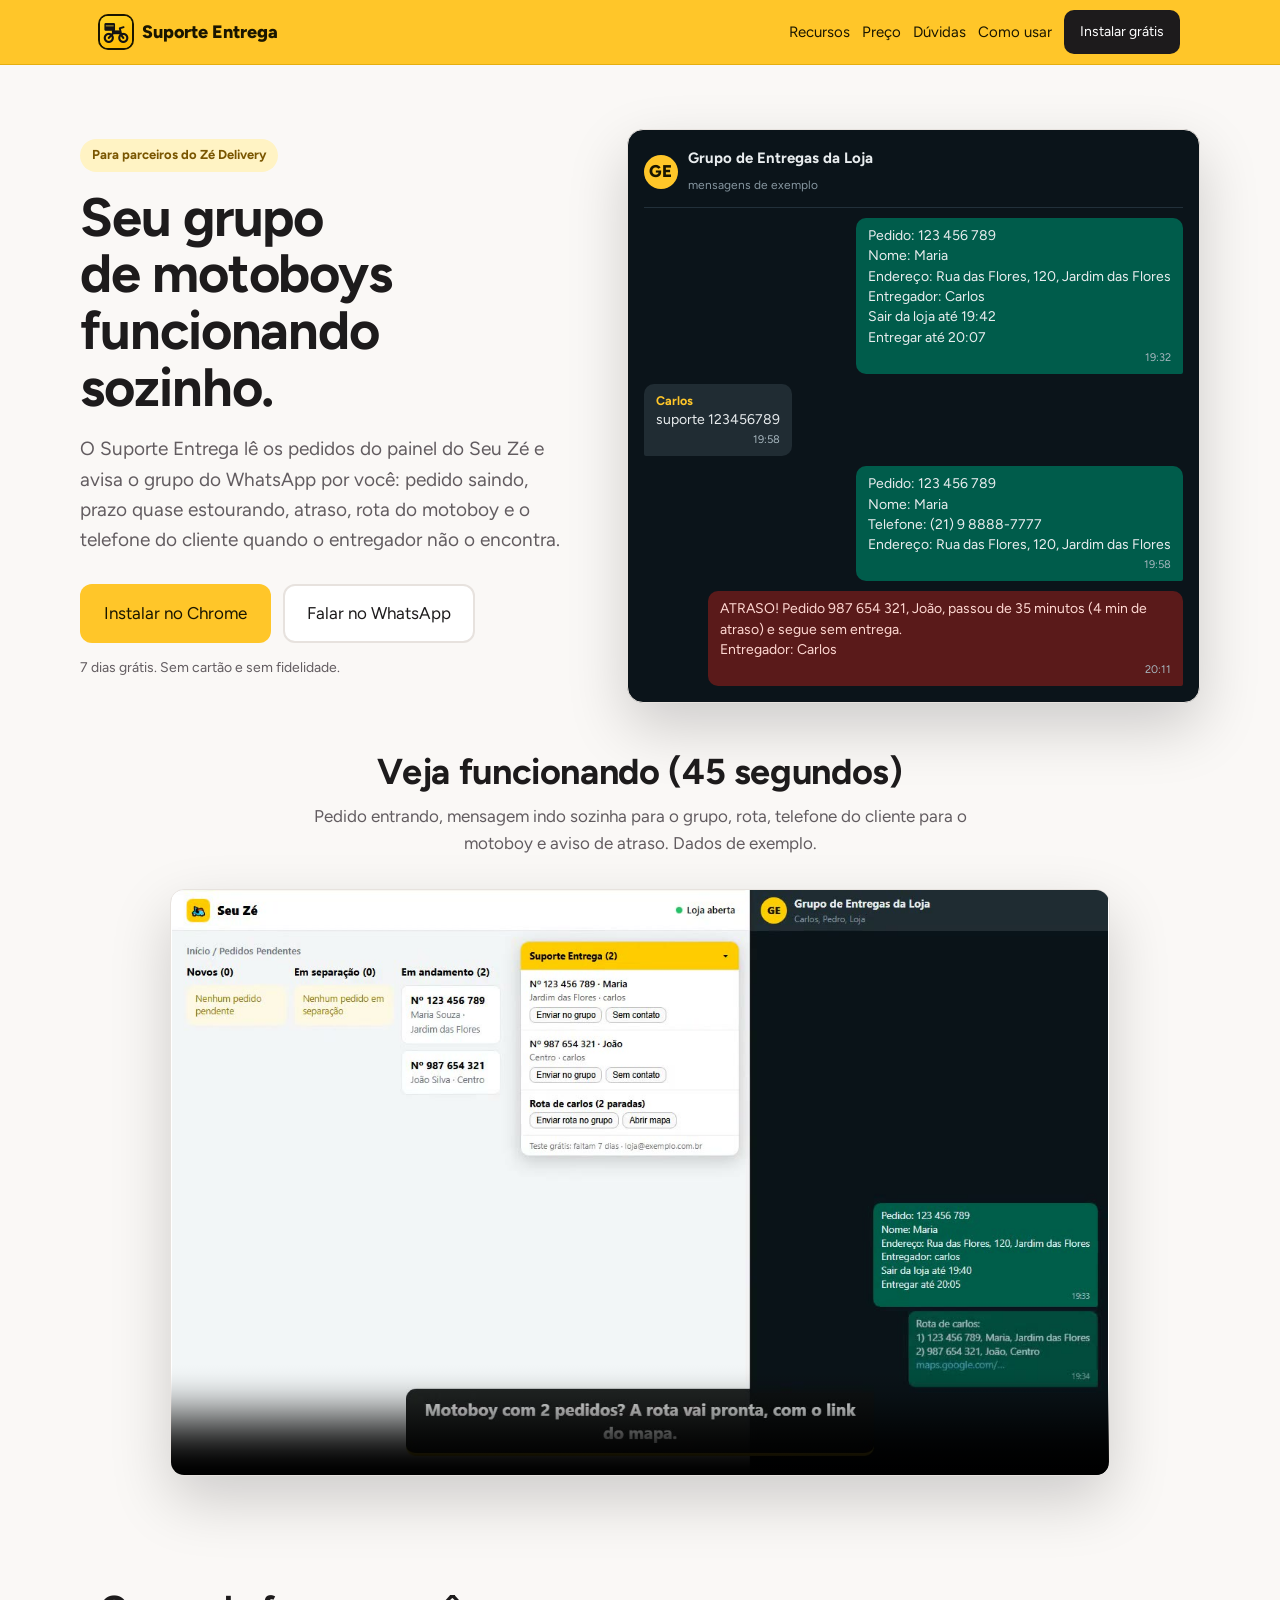
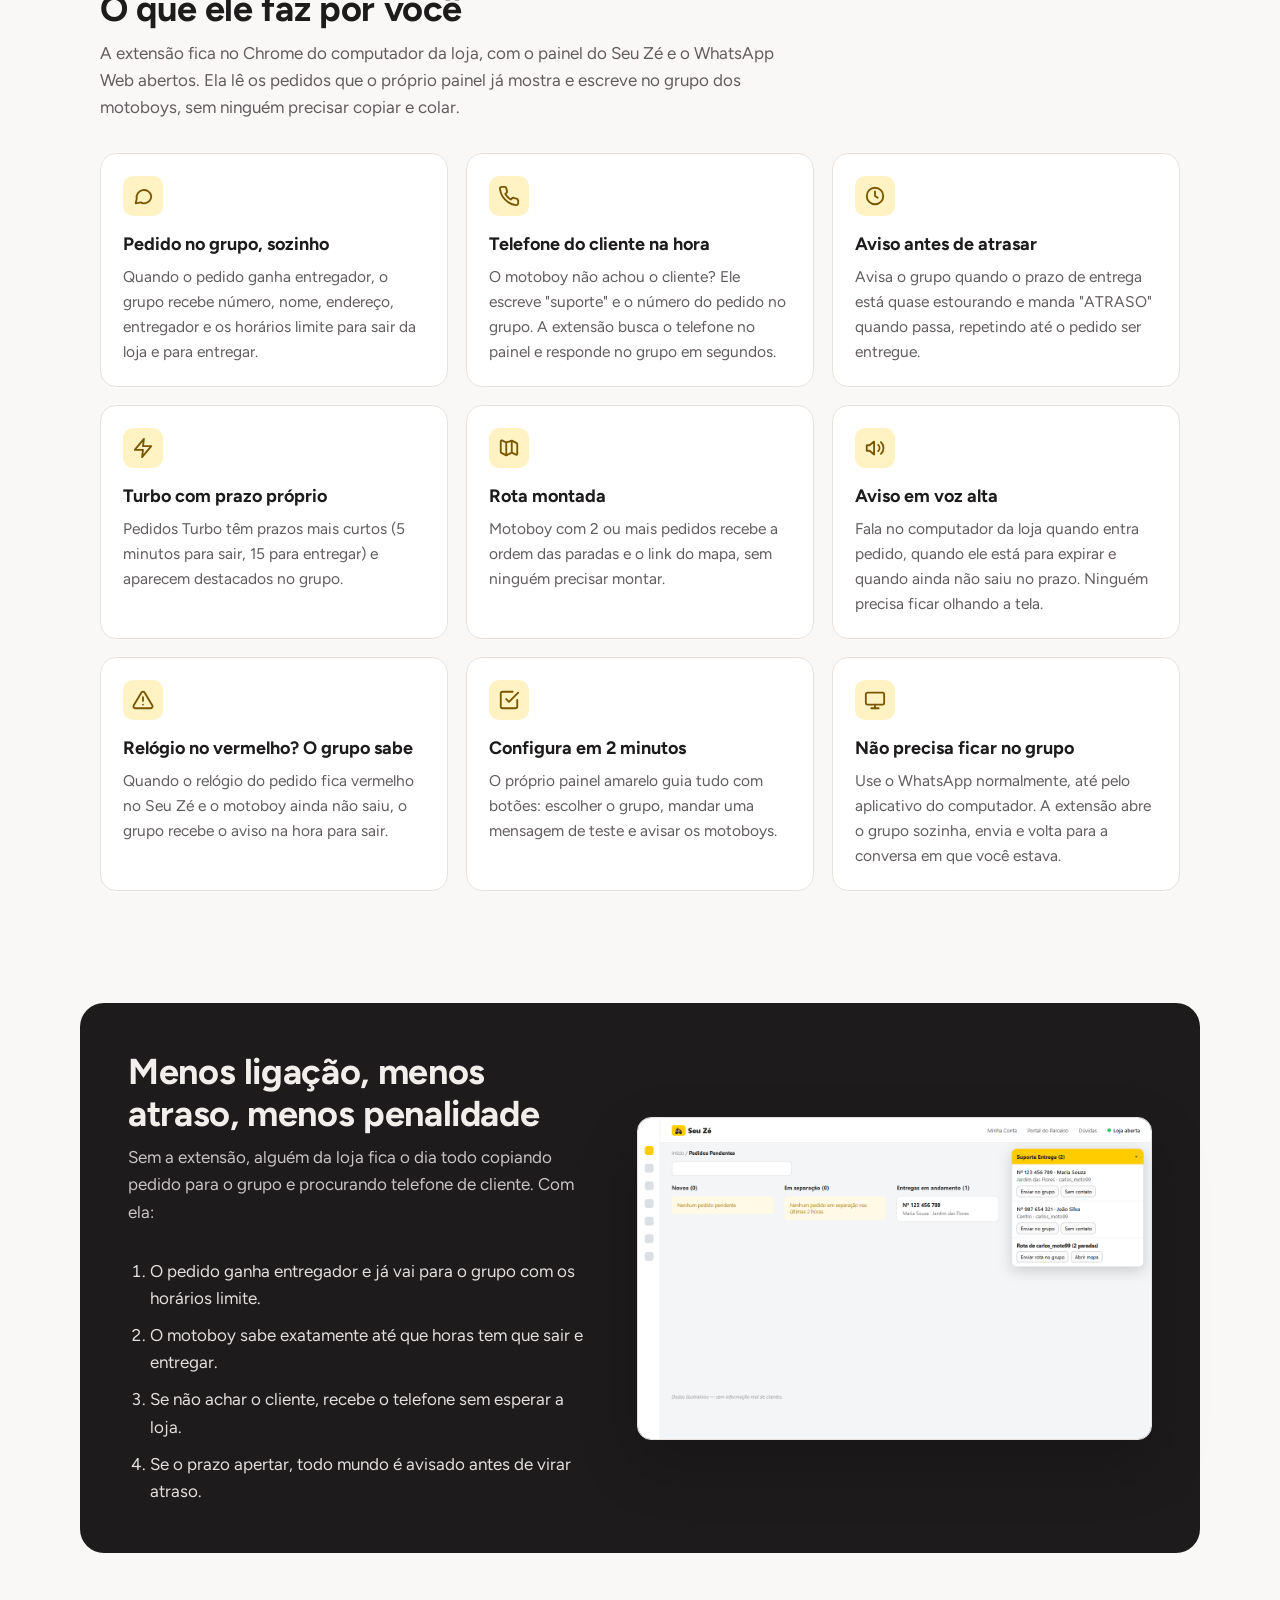
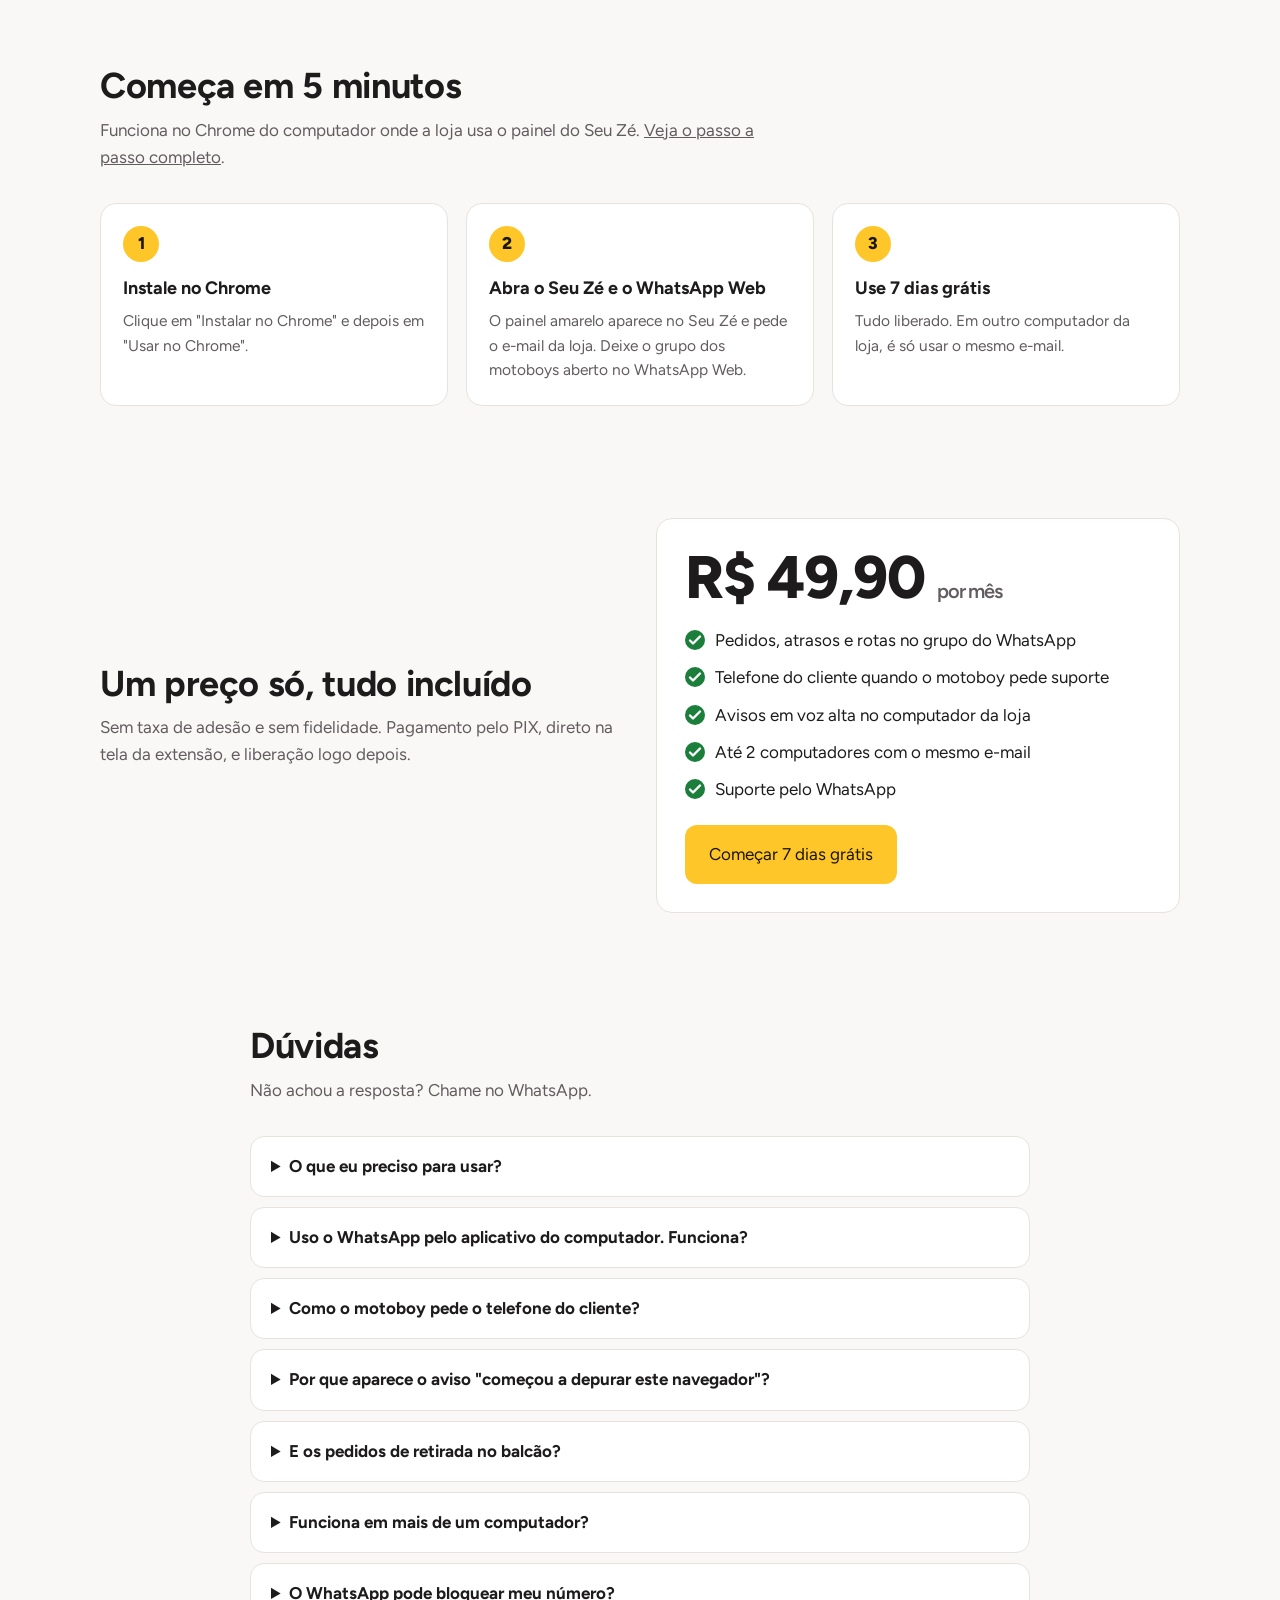
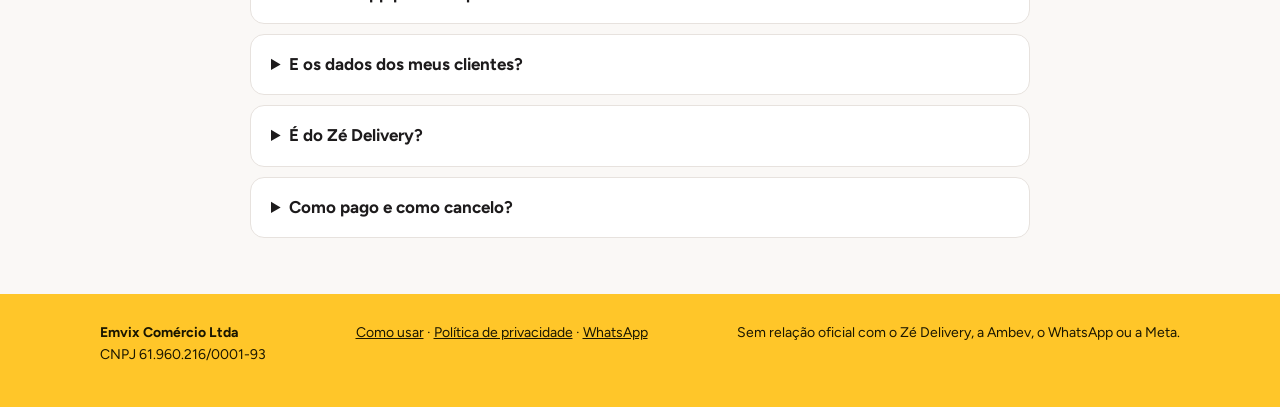
==== index.html @ 93ac85d0 "Atualiza o site" ====
<!doctype html>
<html lang="pt-BR">
<head>
<meta charset="utf-8">
<meta name="viewport" content="width=device-width,initial-scale=1">
<title>Suporte Entrega</title>
<meta name="description" content="Extensão do Chrome para parceiros do Zé Delivery: avisa o grupo de motoboys no WhatsApp sozinha, cobra atraso, manda a rota e entrega o telefone do cliente quando o motoboy pede suporte. 7 dias grátis.">
<meta property="og:title" content="Suporte Entrega">
<meta property="og:description" content="Seu grupo de motoboys no WhatsApp funcionando sozinho. 7 dias grátis.">
<meta property="og:image" content="https://emvixcomercio-creator.github.io/suporte-entrega/img/screenshot-painel.png">
<link rel="icon" href="img/icone-128.png">
<link rel="preconnect" href="https://fonts.googleapis.com">
<link rel="stylesheet" href="https://fonts.googleapis.com/css2?family=Figtree:wght@400;500;600;700;800&display=swap">
<link rel="stylesheet" href="estilo.css?v=5">
</head>
<body>
<header>
  <div class="wrap nav">
    <a class="marca" href="./"><img src="img/icone-128.png" alt="">Suporte Entrega</a>
    <span class="sp"></span>
    <a class="link" href="#recursos">Recursos</a>
    <a class="link" href="#preco">Preço</a>
    <a class="link" href="#duvidas">Dúvidas</a>
    <a class="link" href="como-usar.html">Como usar</a>
    <a class="btn pri peq" href="#" data-instalar>Instalar grátis</a>
  </div>
</header>

<main>
  <div class="wrap hero">
    <div>
      <span class="tag">Para parceiros do Zé Delivery</span>
      <h1>Seu grupo de motoboys funcionando sozinho.</h1>
      <p class="lead">O Suporte Entrega lê os pedidos do painel do Seu Zé e avisa o grupo do WhatsApp por você: pedido saindo, prazo quase estourando, atraso, rota do motoboy e o telefone do cliente quando o entregador não o encontra.</p>
      <div class="acoes">
        <a class="btn pri" href="#" data-instalar>Instalar no Chrome</a>
        <a class="btn sec" href="#" data-zap>Falar no WhatsApp</a>
      </div>
      <p class="nota">7 dias grátis. Sem cartão e sem fidelidade.</p>
    </div>
    <div class="zap" aria-label="Exemplo de mensagens no grupo dos motoboys">
      <div class="zap-top"><div class="av">GE</div><div><b>Grupo de Entregas da Loja</b><span>mensagens de exemplo</span></div></div>
      <div class="bolha">Pedido: 123 456 789
Nome: Maria
Endereço: Rua das Flores, 120, Jardim das Flores
Entregador: Carlos
Sair da loja até 19:42
Entregar até 20:07<small>19:32</small></div>
      <div class="bolha eles"><i>Carlos</i>suporte 123456789<small>19:58</small></div>
      <div class="bolha">Pedido: 123 456 789
Nome: Maria
Telefone: (21) 9 8888-7777
Endereço: Rua das Flores, 120, Jardim das Flores<small>19:58</small></div>
      <div class="bolha alerta">ATRASO! Pedido 987 654 321, João, passou de 35 minutos (4 min de atraso) e segue sem entrega.
Entregador: Carlos<small>20:11</small></div>
    </div>
  </div>

  <section id="video" style="padding-top:8px">
    <div class="wrap" style="max-width:980px">
      <h2 style="text-align:center">Veja funcionando (45 segundos)</h2>
      <p class="sub" style="text-align:center;margin-left:auto;margin-right:auto">Pedido entrando, mensagem indo sozinha para o grupo, rota, telefone do cliente para o motoboy e aviso de atraso. Dados de exemplo.</p>
      <video class="print" controls playsinline preload="metadata" poster="img/capa.jpg" width="1280" height="800" style="aspect-ratio:16/10">
        <source src="img/demo.mp4" type="video/mp4">
      </video>
    </div>
  </section>

  <section id="recursos">
    <div class="wrap">
      <h2>O que ele faz por você</h2>
      <p class="sub">A extensão fica no Chrome do computador da loja, com o painel do Seu Zé e o WhatsApp Web abertos. Ela lê os pedidos que o próprio painel já mostra e escreve no grupo dos motoboys, sem ninguém precisar copiar e colar.</p>
      <div class="grid">
        <div class="card"><div class="ico"><svg viewBox="0 0 24 24" fill="none" stroke="currentColor" stroke-width="2" stroke-linecap="round" stroke-linejoin="round"><path d="M21 12a8 8 0 01-11.8 7L4 20l1.1-4.9A8 8 0 1121 12z"/></svg></div>
          <h3>Pedido no grupo, sozinho</h3><p>Quando o pedido ganha entregador, o grupo recebe número, nome, endereço, entregador e os horários limite para sair da loja e para entregar.</p></div>
        <div class="card"><div class="ico"><svg viewBox="0 0 24 24" fill="none" stroke="currentColor" stroke-width="2" stroke-linecap="round" stroke-linejoin="round"><path d="M22 16.9v3a2 2 0 01-2.2 2 19.8 19.8 0 01-8.6-3.1 19.5 19.5 0 01-6-6A19.8 19.8 0 012.1 4.2 2 2 0 014.1 2h3a2 2 0 012 1.7c.1.9.4 1.8.7 2.7a2 2 0 01-.5 2.1L8 9.8a16 16 0 006 6l1.3-1.3a2 2 0 012.1-.4c.9.3 1.8.6 2.7.7a2 2 0 011.7 2z"/></svg></div>
          <h3>Telefone do cliente na hora</h3><p>O motoboy não achou o cliente? Ele escreve "suporte" e o número do pedido no grupo. A extensão busca o telefone no painel e responde no grupo em segundos.</p></div>
        <div class="card"><div class="ico"><svg viewBox="0 0 24 24" fill="none" stroke="currentColor" stroke-width="2" stroke-linecap="round" stroke-linejoin="round"><circle cx="12" cy="12" r="9"/><path d="M12 7v5l3 2"/></svg></div>
          <h3>Aviso antes de atrasar</h3><p>Avisa o grupo quando o prazo de entrega está quase estourando e manda "ATRASO" quando passa, repetindo até o pedido ser entregue.</p></div>
        <div class="card"><div class="ico"><svg viewBox="0 0 24 24" fill="none" stroke="currentColor" stroke-width="2" stroke-linecap="round" stroke-linejoin="round"><path d="M13 2L3 14h9l-1 8 10-12h-9l1-8z"/></svg></div>
          <h3>Turbo com prazo próprio</h3><p>Pedidos Turbo têm prazos mais curtos (5 minutos para sair, 15 para entregar) e aparecem destacados no grupo.</p></div>
        <div class="card"><div class="ico"><svg viewBox="0 0 24 24" fill="none" stroke="currentColor" stroke-width="2" stroke-linecap="round" stroke-linejoin="round"><path d="M9 20l-5.4-2.7A1 1 0 013 16.4V4.6a1 1 0 011.4-.9L9 6m0 14l6-3m-6 3V6m6 11l4.6 2.3a1 1 0 001.4-.9V7.6a1 1 0 00-.6-.9L15 4m0 13V4m0 0L9 6"/></svg></div>
          <h3>Rota montada</h3><p>Motoboy com 2 ou mais pedidos recebe a ordem das paradas e o link do mapa, sem ninguém precisar montar.</p></div>
        <div class="card"><div class="ico"><svg viewBox="0 0 24 24" fill="none" stroke="currentColor" stroke-width="2" stroke-linecap="round" stroke-linejoin="round"><path d="M11 5L6 9H3v6h3l5 4V5z"/><path d="M15.5 8.5a5 5 0 010 7"/><path d="M18.5 5.5a9 9 0 010 13"/></svg></div>
          <h3>Aviso em voz alta</h3><p>Fala no computador da loja quando entra pedido, quando ele está para expirar e quando ainda não saiu no prazo. Ninguém precisa ficar olhando a tela.</p></div>
        <div class="card"><div class="ico"><svg viewBox="0 0 24 24" fill="none" stroke="currentColor" stroke-width="2" stroke-linecap="round" stroke-linejoin="round"><path d="M10.3 3.9L1.8 18a2 2 0 001.7 3h17a2 2 0 001.7-3L13.7 3.9a2 2 0 00-3.4 0z"/><path d="M12 9v4"/><path d="M12 17h.01"/></svg></div>
          <h3>Relógio no vermelho? O grupo sabe</h3><p>Quando o relógio do pedido fica vermelho no Seu Zé e o motoboy ainda não saiu, o grupo recebe o aviso na hora para sair.</p></div>
        <div class="card"><div class="ico"><svg viewBox="0 0 24 24" fill="none" stroke="currentColor" stroke-width="2" stroke-linecap="round" stroke-linejoin="round"><path d="M9 11l3 3L22 4"/><path d="M21 12v7a2 2 0 01-2 2H5a2 2 0 01-2-2V5a2 2 0 012-2h11"/></svg></div>
          <h3>Configura em 2 minutos</h3><p>O próprio painel amarelo guia tudo com botões: escolher o grupo, mandar uma mensagem de teste e avisar os motoboys.</p></div>
        <div class="card"><div class="ico"><svg viewBox="0 0 24 24" fill="none" stroke="currentColor" stroke-width="2" stroke-linecap="round" stroke-linejoin="round"><rect x="2" y="4" width="20" height="13" rx="2"/><path d="M8 21h8"/><path d="M12 17v4"/></svg></div>
          <h3>Não precisa ficar no grupo</h3><p>Use o WhatsApp normalmente, até pelo aplicativo do computador. A extensão abre o grupo sozinha, envia e volta para a conversa em que você estava.</p></div>
      </div>
    </div>
  </section>

  <section>
    <div class="wrap destaque">
      <div>
        <h2>Menos ligação, menos atraso, menos penalidade</h2>
        <p class="sub">Sem a extensão, alguém da loja fica o dia todo copiando pedido para o grupo e procurando telefone de cliente. Com ela:</p>
        <ol>
          <li>O pedido ganha entregador e já vai para o grupo com os horários limite.</li>
          <li>O motoboy sabe exatamente até que horas tem que sair e entregar.</li>
          <li>Se não achar o cliente, recebe o telefone sem esperar a loja.</li>
          <li>Se o prazo apertar, todo mundo é avisado antes de virar atraso.</li>
        </ol>
      </div>
      <img class="print" src="img/screenshot-painel.png" width="1280" height="800" alt="Painel amarelo do Suporte Entrega sobre a tela de Pedidos Pendentes do Seu Zé" loading="lazy">
    </div>
  </section>

  <section>
    <div class="wrap">
      <h2>Começa em 5 minutos</h2>
      <p class="sub">Funciona no Chrome do computador onde a loja usa o painel do Seu Zé. <a href="como-usar.html">Veja o passo a passo completo</a>.</p>
      <div class="passos">
        <div class="card passo"><h3>Instale no Chrome</h3><p>Clique em "Instalar no Chrome" e depois em "Usar no Chrome".</p></div>
        <div class="card passo"><h3>Abra o Seu Zé e o WhatsApp Web</h3><p>O painel amarelo aparece no Seu Zé e pede o e-mail da loja. Deixe o grupo dos motoboys aberto no WhatsApp Web.</p></div>
        <div class="card passo"><h3>Use 7 dias grátis</h3><p>Tudo liberado. Em outro computador da loja, é só usar o mesmo e-mail.</p></div>
      </div>
    </div>
  </section>

  <section id="preco">
    <div class="wrap preco">
      <div>
        <h2>Um preço só, tudo incluído</h2>
        <p class="sub" style="margin-bottom:0">Sem taxa de adesão e sem fidelidade. Pagamento pelo PIX, direto na tela da extensão, e liberação logo depois.</p>
      </div>
      <div class="card" style="padding:28px">
        <span class="tag" data-oferta></span>
        <div class="de" data-de></div>
        <div class="valor" data-preco>R$ 49,90 <small>por mês</small></div>
        <ul class="lista">
          <li>Pedidos, atrasos e rotas no grupo do WhatsApp</li>
          <li>Telefone do cliente quando o motoboy pede suporte</li>
          <li>Avisos em voz alta no computador da loja</li>
          <li>Até 2 computadores com o mesmo e-mail</li>
          <li>Suporte pelo WhatsApp</li>
        </ul>
        <div class="acoes" style="margin-top:22px"><a class="btn pri" href="#" data-instalar>Começar 7 dias grátis</a></div>
      </div>
    </div>
  </section>

  <section id="duvidas">
    <div class="wrap" style="max-width:820px">
      <h2>Dúvidas</h2>
      <p class="sub">Não achou a resposta? Chame no WhatsApp.</p>
      <details><summary>O que eu preciso para usar?</summary><p>Um computador com o Google Chrome, o painel do Seu Zé aberto e o WhatsApp Web da loja aberto no mesmo Chrome, com o grupo dos motoboys. Não precisa de celular extra nem de outro sistema.</p></details>
      <details><summary>Uso o WhatsApp pelo aplicativo do computador. Funciona?</summary><p>Sim. O aplicativo continua funcionando normalmente. A extensão usa o WhatsApp Web no Chrome, que fica conectado ao mesmo tempo que o aplicativo (é só ler o QR code uma vez no celular, em Aparelhos conectados). Se a aba do WhatsApp Web não estiver aberta, a extensão abre sozinha, fixada no canto da barra de abas.</p></details>
      <details><summary>Como o motoboy pede o telefone do cliente?</summary><p>Ele escreve no grupo a palavra "suporte" e o número do pedido (ou o primeiro nome do cliente). A extensão reconhece, busca o telefone no painel do Seu Zé e responde no grupo.</p></details>
      <details><summary>Por que aparece o aviso "começou a depurar este navegador"?</summary><p>O painel do Seu Zé só abre o contato do cliente com um clique de verdade. Para fazer esse clique, a extensão usa por alguns segundos um recurso do Chrome, que mostra esse aviso. Ele some sozinho quando a busca termina. A extensão não lê outras abas.</p></details>
      <details><summary>E os pedidos de retirada no balcão?</summary><p>A extensão ignora sozinha os pedidos de retirada, em que o cliente busca na loja: eles não aparecem no painel, não vão para o grupo e não geram aviso de atraso.</p></details>
      <details><summary>Funciona em mais de um computador?</summary><p>Sim. Instale e use o mesmo e-mail em até 2 computadores da loja. Trocou de computador? Chame no WhatsApp que a gente libera.</p></details>
      <details><summary>O WhatsApp pode bloquear meu número?</summary><p>A extensão manda no máximo uma mensagem a cada 5 segundos, só no grupo da loja. Se preferir, desligue o envio automático nas opções: ela só deixa o texto pronto e você aperta Enter.</p></details>
      <details><summary>E os dados dos meus clientes?</summary><p>Não saem do seu computador. Nome, endereço e telefone só vão para o grupo da própria loja. O nosso servidor recebe apenas o e-mail da loja, para controlar o teste e a assinatura. Veja a <a href="privacidade.html">política de privacidade</a>.</p></details>
      <details><summary>É do Zé Delivery?</summary><p>Não. É uma ferramenta independente, feita por uma loja parceira para facilitar o dia a dia de quem entrega pelo Seu Zé.</p></details>
      <details><summary>Como pago e como cancelo?</summary><p>Quando o teste acaba, a própria extensão mostra a chave PIX e o botão para mandar o comprovante no WhatsApp. Para cancelar, é só não renovar. Não tem fidelidade nem multa.</p></details>
    </div>
  </section>
</main>

<footer>
  <div class="wrap">
    <span><b data-nome>Emvix Comércio Ltda</b><br>CNPJ 61.960.216/0001-93</span>
    <span><a href="como-usar.html">Como usar</a> · <a href="privacidade.html">Política de privacidade</a> · <a href="#" data-zap>WhatsApp</a></span>
    <span>Sem relação oficial com o Zé Delivery, a Ambev, o WhatsApp ou a Meta.</span>
  </div>
</footer>

<script>
  // Link da Chrome Web Store fixo.
  const LOJA = 'https://chromewebstore.google.com/detail/phmobmdboihddlohabgilhokfeafllnl';
  document.querySelectorAll('[data-instalar]').forEach((a) => { a.href = LOJA; a.target = '_blank'; a.rel = 'noopener'; });
  // No GitHub Pages o site é estático: preço e contato vêm do servidor da Render (que pode estar acordando).
  // Por isso mostra na hora os valores padrão e só depois atualiza com o que o dono salvou no /admin.
  const API = location.hostname.endsWith('onrender.com') || location.hostname === '127.0.0.1' ? '' : 'https://suporte-entrega.onrender.com';
  const PADRAO = { whatsapp: '21951113469', preco: 'R$ 49,90 por mês', preco_de: '', oferta: '', nome: 'Emvix Comércio Ltda' };
  function aplicar(c) {
    const d = String(c.whatsapp || '').replace(/\D/g, '');
    const zap = d ? 'https://wa.me/' + (d.length <= 11 ? '55' + d : d) + '?text=' + encodeURIComponent('Olá! Vi o site do Suporte Entrega e quero saber mais.') : '';
    document.querySelectorAll('[data-zap]').forEach((a) => { if (zap) { a.href = zap; a.target = '_blank'; a.rel = 'noopener'; a.style.display = ''; } else a.style.display = 'none'; });
    if (c.preco) {
      const m = String(c.preco).match(/^(.*?)\s*(por mês|\/mês|mensal)?$/i);
      document.querySelectorAll('[data-preco]').forEach((el) => { el.innerHTML = ''; el.append(m[1] + ' '); const s = document.createElement('small'); s.textContent = 'por mês'; el.append(s); });
    }
    const de = document.querySelector('[data-de]'), of = document.querySelector('[data-oferta]');
    if (de) {
      const cheio = String(c.preco_de || '').trim();
      if (cheio) { de.innerHTML = ''; de.append('de '); const s = document.createElement('s'); s.textContent = /R\$/.test(cheio) ? cheio : 'R$ ' + cheio; de.append(s, ' por'); de.style.display = ''; } else de.style.display = 'none';
    }
    if (of) { if (c.oferta && c.preco_de) { of.textContent = c.oferta; of.style.display = ''; } else of.style.display = 'none'; }
    if (c.nome) document.querySelectorAll('[data-nome]').forEach((el) => { el.textContent = c.nome; });
  }
  aplicar(PADRAO);
  fetch(API + '/v1/publico').then((r) => r.json()).then((c) => aplicar({ ...PADRAO, ...c })).catch(() => {});
</script>
</body>
</html>
---- estilo.css ----
:root {
    --bg: #FAF8F6; --surface: #FFFFFF; --ink: #1D1B1C; --muted: #625C60; --line: #E7E2DE;
    --red: #FFC629; --red-ink: #1A1600; --soft: #FFF3C4; --acc: #7A5600; --green: #1B7F3B; --dark: #1D1B1C;
  }
  @media (prefers-color-scheme: dark) {
    :root { --bg: #141213; --surface: #1D1B1C; --ink: #F1EEEB; --muted: #ABA4A8; --line: #332F30; --red: #FFC629; --red-ink: #1A1600; --soft: #3A3113; --acc: #FFD65C; --green: #6FCF97; --dark: #0C0B0B; }
  }
  * { box-sizing: border-box; }
  html { scroll-behavior: smooth; }
  body { margin: 0; background: var(--bg); color: var(--ink); font: 17px/1.6 'Figtree', system-ui, -apple-system, 'Segoe UI', sans-serif; }
  a { color: inherit; }
  .wrap { max-width: 1120px; margin: 0 auto; padding: 0 20px; }
  header { position: sticky; top: 0; z-index: 5; background: color-mix(in srgb, var(--bg) 88%, transparent); backdrop-filter: blur(8px); border-bottom: 1px solid var(--line); }
  .nav { display: flex; align-items: center; gap: 12px; height: 64px; }
  .marca { display: flex; align-items: center; gap: 10px; font-weight: 800; font-size: 18px; text-decoration: none; }
  .marca img { width: 32px; height: 32px; border-radius: 8px; }
  .nav .sp { flex: 1; }
  .nav a.link { font-size: 15px; color: var(--muted); text-decoration: none; }
  .btn { display: inline-flex; align-items: center; justify-content: center; gap: 8px; font: 700 16px/1 inherit; padding: 14px 22px; border-radius: 12px; text-decoration: none; border: 2px solid transparent; cursor: pointer; }
  .btn.pri { background: var(--red); color: var(--red-ink); }
  .btn.sec { border-color: var(--line); background: var(--surface); }
  .btn.peq { padding: 9px 14px; font-size: 14px; border-radius: 10px; }
  .hero { padding: 64px 0 40px; display: grid; grid-template-columns: minmax(0, 1fr) minmax(0, 1.15fr); gap: 48px; align-items: center; }
  .tag { display: inline-block; font-size: 13px; font-weight: 700; color: var(--acc); background: var(--soft); padding: 6px 12px; border-radius: 999px; margin-bottom: 18px; }
  h1 { font-size: clamp(34px, 5vw, 54px); line-height: 1.05; margin: 0 0 18px; letter-spacing: -.02em; text-wrap: balance; }
  .lead { font-size: 19px; color: var(--muted); margin: 0 0 28px; max-width: 34em; }
  .acoes { display: flex; gap: 12px; flex-wrap: wrap; align-items: center; }
  .nota { font-size: 14px; color: var(--muted); margin-top: 14px; }
  .print { border-radius: 14px; border: 1px solid var(--line); box-shadow: 0 24px 60px rgba(0,0,0,.18); width: 100%; height: auto; display: block; background: var(--surface); }
  section { padding: 56px 0; }
  h2 { font-size: clamp(26px, 3.4vw, 36px); line-height: 1.15; margin: 0 0 10px; letter-spacing: -.01em; text-wrap: balance; }
  .sub { color: var(--muted); margin: 0 0 32px; max-width: 40em; }
  .grid { display: grid; grid-template-columns: repeat(3, minmax(0, 1fr)); gap: 18px; }
  .card { background: var(--surface); border: 1px solid var(--line); border-radius: 16px; padding: 22px; }
  .card h3 { margin: 0 0 6px; font-size: 18px; }
  .card p { margin: 0; color: var(--muted); font-size: 15.5px; }
  .ico { width: 40px; height: 40px; border-radius: 10px; background: var(--soft); color: var(--acc); display: grid; place-items: center; margin-bottom: 14px; }
  .ico svg { width: 22px; height: 22px; }
  .destaque { background: var(--dark); color: #F1EEEB; border-radius: 24px; padding: 48px; display: grid; grid-template-columns: minmax(0, 1fr) minmax(0, 1.1fr); gap: 40px; align-items: center; }
  .destaque .sub { color: #C9C3C6; }
  .destaque ol { margin: 0; padding-left: 22px; display: grid; gap: 10px; color: #E4DFDC; }
  .passos { display: grid; grid-template-columns: repeat(3, minmax(0, 1fr)); gap: 18px; counter-reset: p; }
  .passo { counter-increment: p; }
  .passo::before { content: counter(p); display: grid; place-items: center; width: 36px; height: 36px; border-radius: 50%; background: var(--red); color: var(--red-ink); font-weight: 800; margin-bottom: 12px; }
  .preco { display: grid; grid-template-columns: minmax(0, 1fr) minmax(0, 1fr); gap: 32px; align-items: center; }
  .valor { font-size: clamp(40px, 6vw, 60px); font-weight: 800; line-height: 1; letter-spacing: -.02em; }
  .de { color: var(--muted); font-size: 18px; font-weight: 600; margin: 4px 0 2px; }
  .de s { text-decoration-thickness: 2px; }
  .valor small { font-size: 20px; color: var(--muted); font-weight: 600; }
  .lista { list-style: none; padding: 0; margin: 20px 0 0; display: grid; gap: 10px; }
  .lista li { display: flex; gap: 10px; align-items: flex-start; }
  .lista li::before { content: ''; flex: none; width: 20px; height: 20px; margin-top: 3px; border-radius: 50%; background: var(--green) url("data:image/svg+xml,%3Csvg xmlns='http://www.w3.org/2000/svg' viewBox='0 0 20 20'%3E%3Cpath d='M5 10.5l3 3 7-7' fill='none' stroke='white' stroke-width='2.4' stroke-linecap='round' stroke-linejoin='round'/%3E%3C/svg%3E") center/contain no-repeat; }
  .galeria { display: grid; grid-template-columns: repeat(3, minmax(0, 1fr)); gap: 18px; }
  .galeria figure { margin: 0; }
  .galeria figcaption { font-size: 14px; color: var(--muted); margin-top: 8px; }
  details { background: var(--surface); border: 1px solid var(--line); border-radius: 14px; padding: 16px 20px; }
  details + details { margin-top: 10px; }
  summary { font-weight: 700; cursor: pointer; }
  details p { margin: 10px 0 0; color: var(--muted); }
  footer { border-top: 1px solid var(--line); padding: 28px 0 40px; color: var(--muted); font-size: 14px; }
  footer .wrap { display: flex; gap: 16px; flex-wrap: wrap; justify-content: space-between; }
  @media (max-width: 860px) {
    .hero, .destaque, .preco { grid-template-columns: minmax(0, 1fr); }
    .grid, .passos, .galeria { grid-template-columns: minmax(0, 1fr); }
    .hero { padding-top: 36px; gap: 28px; }
    .destaque { padding: 28px 22px; }
    .nav a.link { display: none; }
  }
  /* Grupo do WhatsApp de exemplo (mensagens que a extensão manda) */
  .zap { background: #0B141A; border-radius: 16px; padding: 16px; border: 1px solid var(--line); box-shadow: 0 24px 60px rgba(0,0,0,.18); display: grid; gap: 10px; }
  .zap-top { display: flex; align-items: center; gap: 10px; padding-bottom: 10px; border-bottom: 1px solid #22303A; color: #E9EDEF; }
  .zap-top .av { width: 34px; height: 34px; border-radius: 50%; background: #FFC629; display: grid; place-items: center; font-weight: 800; color: #1A1600; }
  .zap-top b { display: block; font-size: 15px; }
  .zap-top span { font-size: 12px; color: #8696A0; }
  .bolha { background: #005C4B; color: #E9EDEF; border-radius: 10px 10px 2px 10px; padding: 8px 12px; font-size: 14px; line-height: 1.45; white-space: pre-line; max-width: 88%; justify-self: end; }
  .bolha.eles { background: #202C33; border-radius: 10px 10px 10px 2px; justify-self: start; }
  .bolha.eles i { color: #FFC629; font-style: normal; font-weight: 700; display: block; font-size: 12.5px; }
  .bolha.alerta { background: #5A1A1A; color: #FFD9D3; }
  .bolha small { display: block; text-align: right; font-size: 11px; color: #A7B7BF; margin-top: 2px; }
  /* Cabeçalho e rodapé amarelos (cor do Zé), iguais no tema claro e escuro */
  header { background: #FFC629; border-bottom: 1px solid #E5AE10; backdrop-filter: none; }
  header .marca, header .nav a.link { color: #1A1600; }
  header .btn.pri { background: #1D1B1C; color: #fff; }
  footer { background: #FFC629; color: #3D3300; border-top: 0; }
  footer a, footer span { color: #1A1600; }
  header .marca img { box-shadow: 0 0 0 2px #1A1600; }
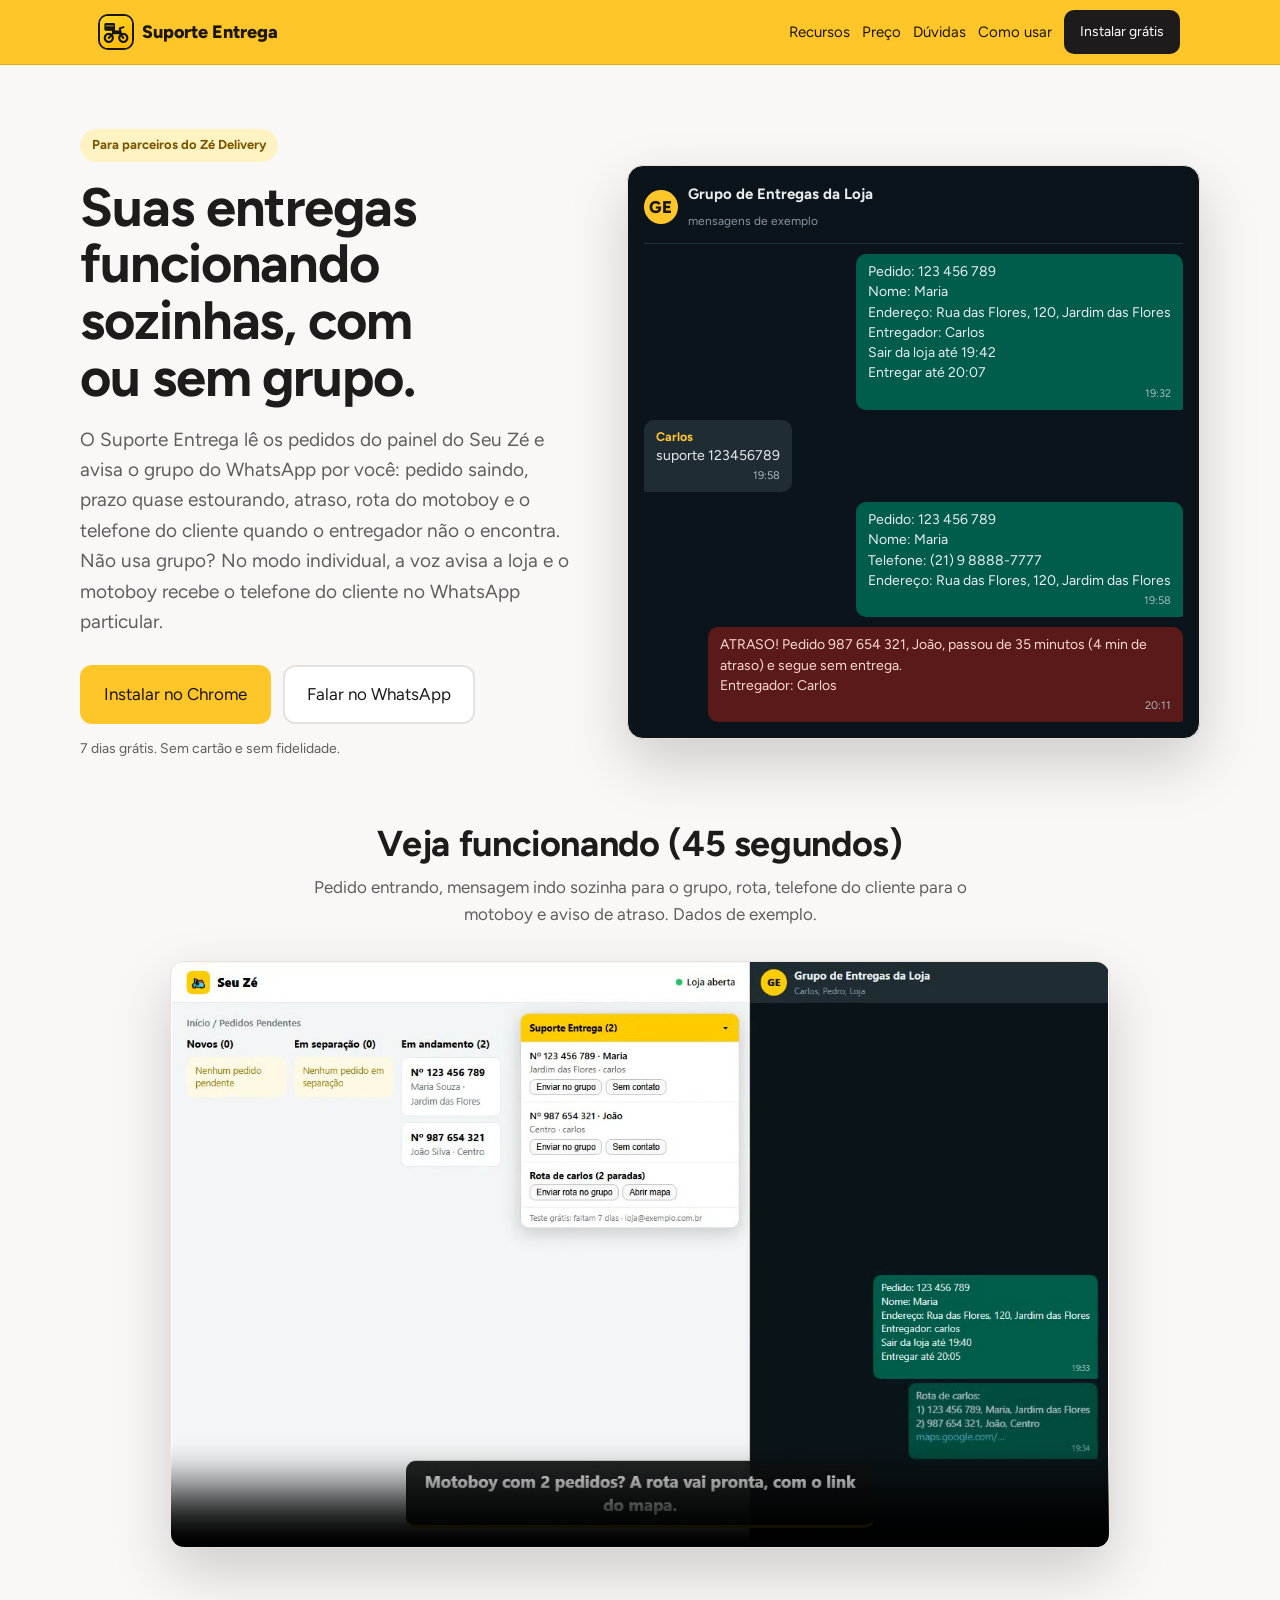
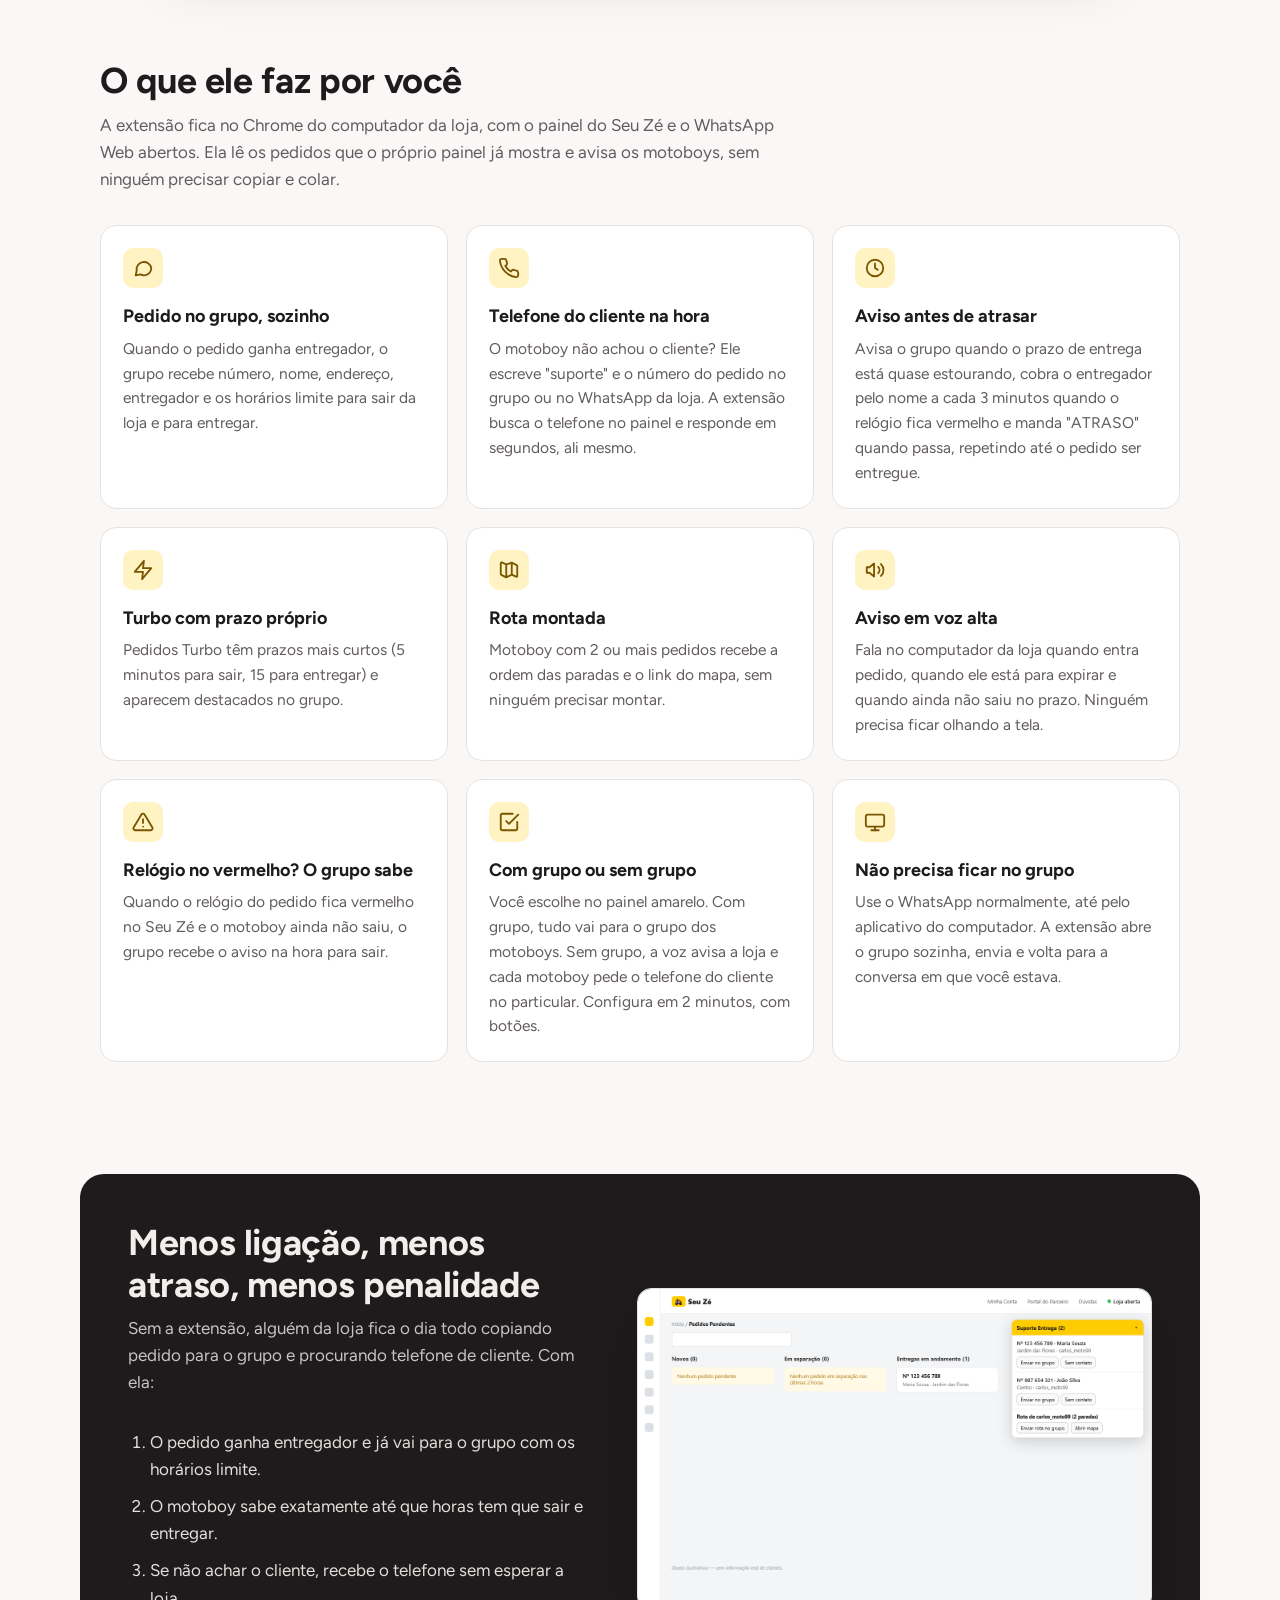
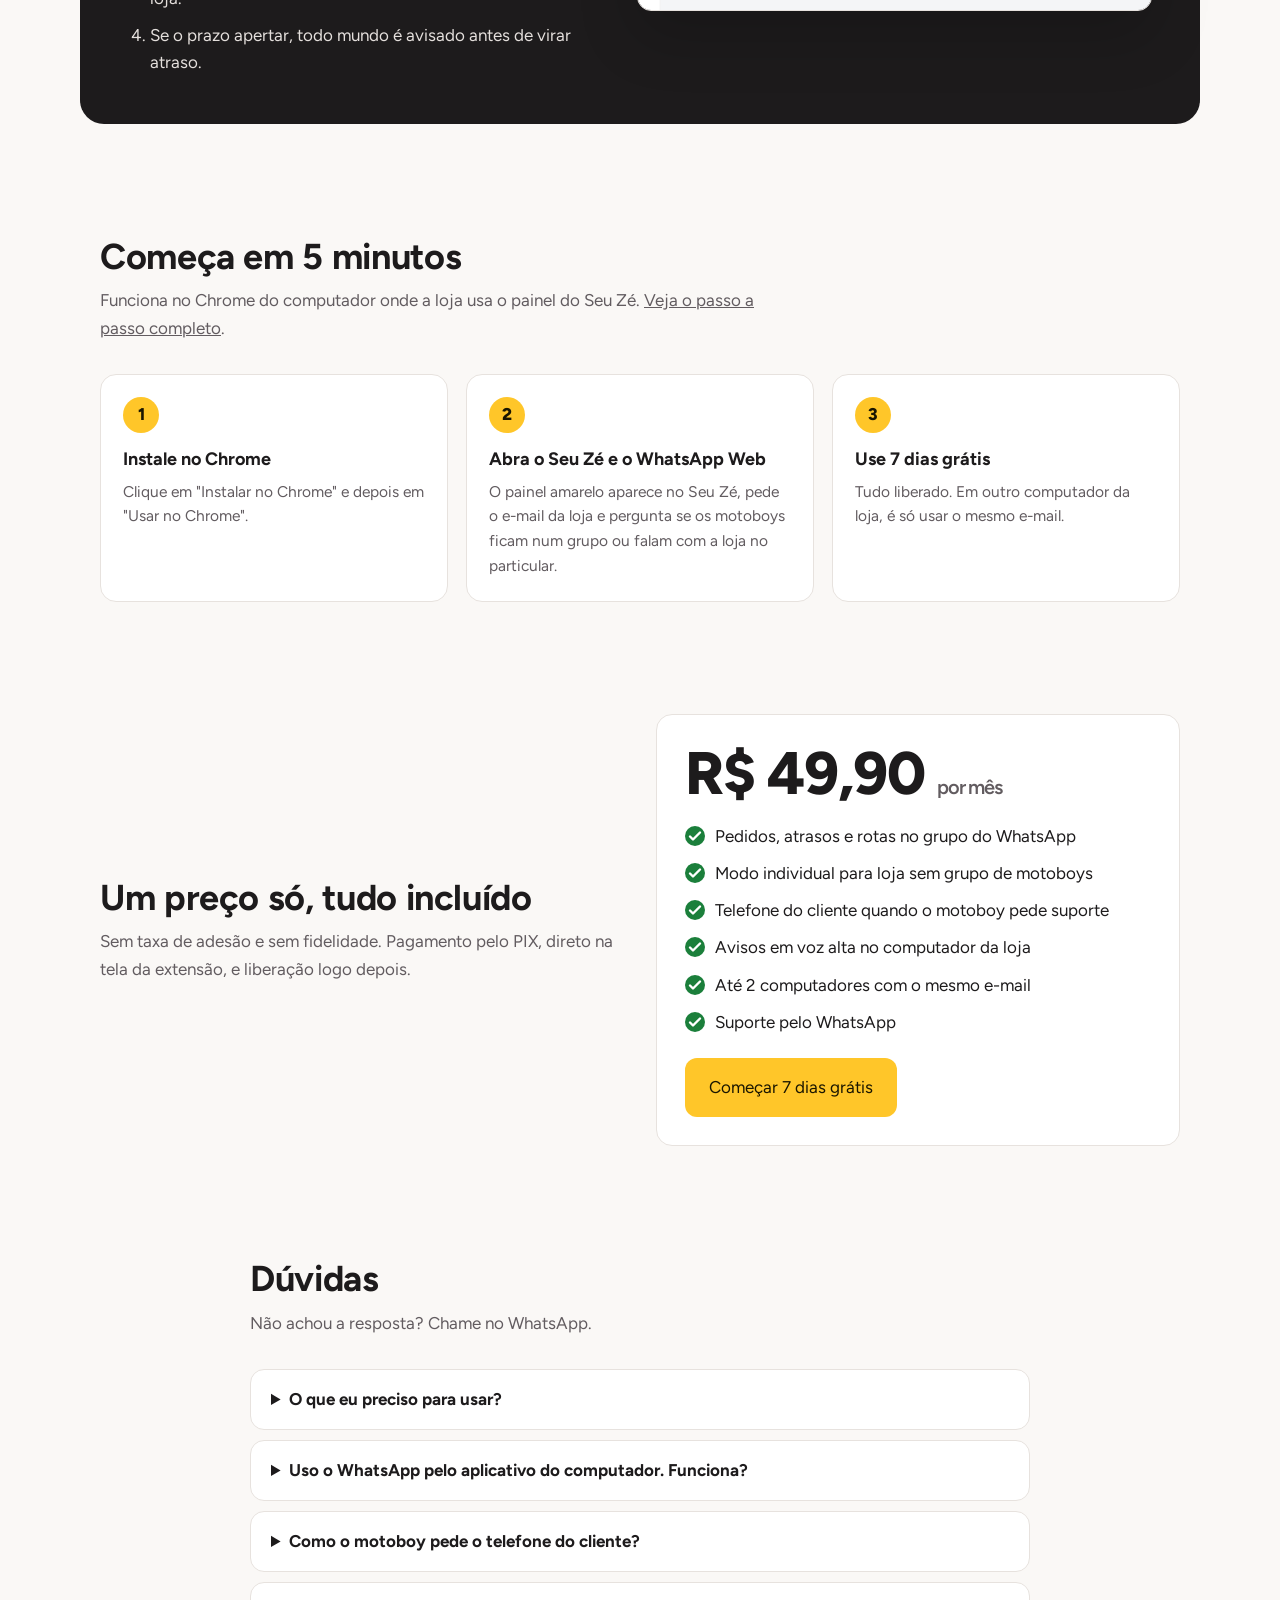
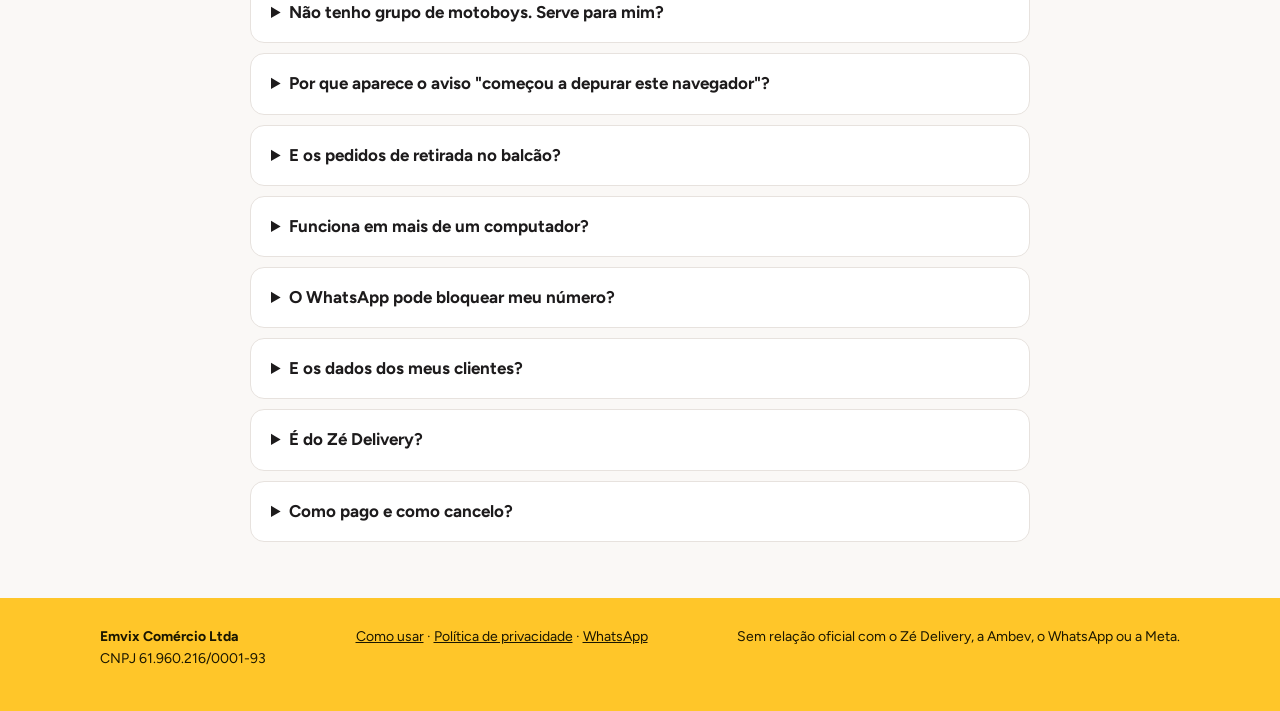
==== commit c50d61c8: "Atualiza o site" ====
--- a/index.html
+++ b/index.html
@@ -4,9 +4,9 @@
 <meta charset="utf-8">
 <meta name="viewport" content="width=device-width,initial-scale=1">
 <title>Suporte Entrega</title>
-<meta name="description" content="Extensão do Chrome para parceiros do Zé Delivery: avisa o grupo de motoboys no WhatsApp sozinha, cobra atraso, manda a rota e entrega o telefone do cliente quando o motoboy pede suporte. 7 dias grátis.">
+<meta name="description" content="Extensão do Chrome para parceiros do Zé Delivery: avisa os motoboys no WhatsApp sozinha, com ou sem grupo, cobra atraso, manda a rota, fala em voz alta na loja e entrega o telefone do cliente quando o motoboy pede suporte. 7 dias grátis.">
 <meta property="og:title" content="Suporte Entrega">
-<meta property="og:description" content="Seu grupo de motoboys no WhatsApp funcionando sozinho. 7 dias grátis.">
+<meta property="og:description" content="Suas entregas do Zé funcionando sozinhas, com ou sem grupo de motoboys. 7 dias grátis.">
 <meta property="og:image" content="https://emvixcomercio-creator.github.io/suporte-entrega/img/screenshot-painel.png">
 <link rel="icon" href="img/icone-128.png">
 <link rel="preconnect" href="https://fonts.googleapis.com">
@@ -30,8 +30,8 @@
   <div class="wrap hero">
     <div>
       <span class="tag">Para parceiros do Zé Delivery</span>
-      <h1>Seu grupo de motoboys funcionando sozinho.</h1>
-      <p class="lead">O Suporte Entrega lê os pedidos do painel do Seu Zé e avisa o grupo do WhatsApp por você: pedido saindo, prazo quase estourando, atraso, rota do motoboy e o telefone do cliente quando o entregador não o encontra.</p>
+      <h1>Suas entregas funcionando sozinhas, com ou sem grupo.</h1>
+      <p class="lead">O Suporte Entrega lê os pedidos do painel do Seu Zé e avisa o grupo do WhatsApp por você: pedido saindo, prazo quase estourando, atraso, rota do motoboy e o telefone do cliente quando o entregador não o encontra. Não usa grupo? No modo individual, a voz avisa a loja e o motoboy recebe o telefone do cliente no WhatsApp particular.</p>
       <div class="acoes">
         <a class="btn pri" href="#" data-instalar>Instalar no Chrome</a>
         <a class="btn sec" href="#" data-zap>Falar no WhatsApp</a>
@@ -69,14 +69,14 @@
   <section id="recursos">
     <div class="wrap">
       <h2>O que ele faz por você</h2>
-      <p class="sub">A extensão fica no Chrome do computador da loja, com o painel do Seu Zé e o WhatsApp Web abertos. Ela lê os pedidos que o próprio painel já mostra e escreve no grupo dos motoboys, sem ninguém precisar copiar e colar.</p>
+      <p class="sub">A extensão fica no Chrome do computador da loja, com o painel do Seu Zé e o WhatsApp Web abertos. Ela lê os pedidos que o próprio painel já mostra e avisa os motoboys, sem ninguém precisar copiar e colar.</p>
       <div class="grid">
         <div class="card"><div class="ico"><svg viewBox="0 0 24 24" fill="none" stroke="currentColor" stroke-width="2" stroke-linecap="round" stroke-linejoin="round"><path d="M21 12a8 8 0 01-11.8 7L4 20l1.1-4.9A8 8 0 1121 12z"/></svg></div>
           <h3>Pedido no grupo, sozinho</h3><p>Quando o pedido ganha entregador, o grupo recebe número, nome, endereço, entregador e os horários limite para sair da loja e para entregar.</p></div>
         <div class="card"><div class="ico"><svg viewBox="0 0 24 24" fill="none" stroke="currentColor" stroke-width="2" stroke-linecap="round" stroke-linejoin="round"><path d="M22 16.9v3a2 2 0 01-2.2 2 19.8 19.8 0 01-8.6-3.1 19.5 19.5 0 01-6-6A19.8 19.8 0 012.1 4.2 2 2 0 014.1 2h3a2 2 0 012 1.7c.1.9.4 1.8.7 2.7a2 2 0 01-.5 2.1L8 9.8a16 16 0 006 6l1.3-1.3a2 2 0 012.1-.4c.9.3 1.8.6 2.7.7a2 2 0 011.7 2z"/></svg></div>
-          <h3>Telefone do cliente na hora</h3><p>O motoboy não achou o cliente? Ele escreve "suporte" e o número do pedido no grupo. A extensão busca o telefone no painel e responde no grupo em segundos.</p></div>
+          <h3>Telefone do cliente na hora</h3><p>O motoboy não achou o cliente? Ele escreve "suporte" e o número do pedido no grupo ou no WhatsApp da loja. A extensão busca o telefone no painel e responde em segundos, ali mesmo.</p></div>
         <div class="card"><div class="ico"><svg viewBox="0 0 24 24" fill="none" stroke="currentColor" stroke-width="2" stroke-linecap="round" stroke-linejoin="round"><circle cx="12" cy="12" r="9"/><path d="M12 7v5l3 2"/></svg></div>
-          <h3>Aviso antes de atrasar</h3><p>Avisa o grupo quando o prazo de entrega está quase estourando e manda "ATRASO" quando passa, repetindo até o pedido ser entregue.</p></div>
+          <h3>Aviso antes de atrasar</h3><p>Avisa o grupo quando o prazo de entrega está quase estourando, cobra o entregador pelo nome a cada 3 minutos quando o relógio fica vermelho e manda "ATRASO" quando passa, repetindo até o pedido ser entregue.</p></div>
         <div class="card"><div class="ico"><svg viewBox="0 0 24 24" fill="none" stroke="currentColor" stroke-width="2" stroke-linecap="round" stroke-linejoin="round"><path d="M13 2L3 14h9l-1 8 10-12h-9l1-8z"/></svg></div>
           <h3>Turbo com prazo próprio</h3><p>Pedidos Turbo têm prazos mais curtos (5 minutos para sair, 15 para entregar) e aparecem destacados no grupo.</p></div>
         <div class="card"><div class="ico"><svg viewBox="0 0 24 24" fill="none" stroke="currentColor" stroke-width="2" stroke-linecap="round" stroke-linejoin="round"><path d="M9 20l-5.4-2.7A1 1 0 013 16.4V4.6a1 1 0 011.4-.9L9 6m0 14l6-3m-6 3V6m6 11l4.6 2.3a1 1 0 001.4-.9V7.6a1 1 0 00-.6-.9L15 4m0 13V4m0 0L9 6"/></svg></div>
@@ -86,7 +86,7 @@
         <div class="card"><div class="ico"><svg viewBox="0 0 24 24" fill="none" stroke="currentColor" stroke-width="2" stroke-linecap="round" stroke-linejoin="round"><path d="M10.3 3.9L1.8 18a2 2 0 001.7 3h17a2 2 0 001.7-3L13.7 3.9a2 2 0 00-3.4 0z"/><path d="M12 9v4"/><path d="M12 17h.01"/></svg></div>
           <h3>Relógio no vermelho? O grupo sabe</h3><p>Quando o relógio do pedido fica vermelho no Seu Zé e o motoboy ainda não saiu, o grupo recebe o aviso na hora para sair.</p></div>
         <div class="card"><div class="ico"><svg viewBox="0 0 24 24" fill="none" stroke="currentColor" stroke-width="2" stroke-linecap="round" stroke-linejoin="round"><path d="M9 11l3 3L22 4"/><path d="M21 12v7a2 2 0 01-2 2H5a2 2 0 01-2-2V5a2 2 0 012-2h11"/></svg></div>
-          <h3>Configura em 2 minutos</h3><p>O próprio painel amarelo guia tudo com botões: escolher o grupo, mandar uma mensagem de teste e avisar os motoboys.</p></div>
+          <h3>Com grupo ou sem grupo</h3><p>Você escolhe no painel amarelo. Com grupo, tudo vai para o grupo dos motoboys. Sem grupo, a voz avisa a loja e cada motoboy pede o telefone do cliente no particular. Configura em 2 minutos, com botões.</p></div>
         <div class="card"><div class="ico"><svg viewBox="0 0 24 24" fill="none" stroke="currentColor" stroke-width="2" stroke-linecap="round" stroke-linejoin="round"><rect x="2" y="4" width="20" height="13" rx="2"/><path d="M8 21h8"/><path d="M12 17v4"/></svg></div>
           <h3>Não precisa ficar no grupo</h3><p>Use o WhatsApp normalmente, até pelo aplicativo do computador. A extensão abre o grupo sozinha, envia e volta para a conversa em que você estava.</p></div>
       </div>
@@ -115,7 +115,7 @@
       <p class="sub">Funciona no Chrome do computador onde a loja usa o painel do Seu Zé. <a href="como-usar.html">Veja o passo a passo completo</a>.</p>
       <div class="passos">
         <div class="card passo"><h3>Instale no Chrome</h3><p>Clique em "Instalar no Chrome" e depois em "Usar no Chrome".</p></div>
-        <div class="card passo"><h3>Abra o Seu Zé e o WhatsApp Web</h3><p>O painel amarelo aparece no Seu Zé e pede o e-mail da loja. Deixe o grupo dos motoboys aberto no WhatsApp Web.</p></div>
+        <div class="card passo"><h3>Abra o Seu Zé e o WhatsApp Web</h3><p>O painel amarelo aparece no Seu Zé, pede o e-mail da loja e pergunta se os motoboys ficam num grupo ou falam com a loja no particular.</p></div>
         <div class="card passo"><h3>Use 7 dias grátis</h3><p>Tudo liberado. Em outro computador da loja, é só usar o mesmo e-mail.</p></div>
       </div>
     </div>
@@ -133,6 +133,7 @@
         <div class="valor" data-preco>R$ 49,90 <small>por mês</small></div>
         <ul class="lista">
           <li>Pedidos, atrasos e rotas no grupo do WhatsApp</li>
+          <li>Modo individual para loja sem grupo de motoboys</li>
           <li>Telefone do cliente quando o motoboy pede suporte</li>
           <li>Avisos em voz alta no computador da loja</li>
           <li>Até 2 computadores com o mesmo e-mail</li>
@@ -147,14 +148,15 @@
     <div class="wrap" style="max-width:820px">
       <h2>Dúvidas</h2>
       <p class="sub">Não achou a resposta? Chame no WhatsApp.</p>
-      <details><summary>O que eu preciso para usar?</summary><p>Um computador com o Google Chrome, o painel do Seu Zé aberto e o WhatsApp Web da loja aberto no mesmo Chrome, com o grupo dos motoboys. Não precisa de celular extra nem de outro sistema.</p></details>
+      <details><summary>O que eu preciso para usar?</summary><p>Um computador com o Google Chrome, o painel do Seu Zé aberto e o WhatsApp Web da loja aberto no mesmo Chrome. Serve com ou sem grupo de motoboys. Não precisa de celular extra nem de outro sistema.</p></details>
       <details><summary>Uso o WhatsApp pelo aplicativo do computador. Funciona?</summary><p>Sim. O aplicativo continua funcionando normalmente. A extensão usa o WhatsApp Web no Chrome, que fica conectado ao mesmo tempo que o aplicativo (é só ler o QR code uma vez no celular, em Aparelhos conectados). Se a aba do WhatsApp Web não estiver aberta, a extensão abre sozinha, fixada no canto da barra de abas.</p></details>
-      <details><summary>Como o motoboy pede o telefone do cliente?</summary><p>Ele escreve no grupo a palavra "suporte" e o número do pedido (ou o primeiro nome do cliente). A extensão reconhece, busca o telefone no painel do Seu Zé e responde no grupo.</p></details>
+      <details><summary>Como o motoboy pede o telefone do cliente?</summary><p>Com grupo: ele escreve no grupo a palavra "suporte" e o número do pedido (ou o primeiro nome do cliente). Sem grupo: ele manda no WhatsApp da loja a palavra "suporte" e o número completo do pedido. A extensão reconhece, busca o telefone no painel do Seu Zé e responde na mesma conversa.</p></details>
+      <details><summary>Não tenho grupo de motoboys. Serve para mim?</summary><p>Serve. No painel amarelo, escolha o modo <b>Individual</b>. Nada é mandado em grupo: a voz avisa a loja quando entra pedido, quando ele está para expirar e quando ainda não saiu no prazo, e o motoboy pede o telefone do cliente no WhatsApp particular da loja. Por segurança, só vale o número completo de um pedido que está em entrega.</p></details>
       <details><summary>Por que aparece o aviso "começou a depurar este navegador"?</summary><p>O painel do Seu Zé só abre o contato do cliente com um clique de verdade. Para fazer esse clique, a extensão usa por alguns segundos um recurso do Chrome, que mostra esse aviso. Ele some sozinho quando a busca termina. A extensão não lê outras abas.</p></details>
       <details><summary>E os pedidos de retirada no balcão?</summary><p>A extensão ignora sozinha os pedidos de retirada, em que o cliente busca na loja: eles não aparecem no painel, não vão para o grupo e não geram aviso de atraso.</p></details>
       <details><summary>Funciona em mais de um computador?</summary><p>Sim. Instale e use o mesmo e-mail em até 2 computadores da loja. Trocou de computador? Chame no WhatsApp que a gente libera.</p></details>
-      <details><summary>O WhatsApp pode bloquear meu número?</summary><p>A extensão manda no máximo uma mensagem a cada 5 segundos, só no grupo da loja. Se preferir, desligue o envio automático nas opções: ela só deixa o texto pronto e você aperta Enter.</p></details>
-      <details><summary>E os dados dos meus clientes?</summary><p>Não saem do seu computador. Nome, endereço e telefone só vão para o grupo da própria loja. O nosso servidor recebe apenas o e-mail da loja, para controlar o teste e a assinatura. Veja a <a href="privacidade.html">política de privacidade</a>.</p></details>
+      <details><summary>O WhatsApp pode bloquear meu número?</summary><p>A extensão manda no máximo uma mensagem a cada 5 segundos, só no grupo da loja ou em resposta a quem pediu suporte. Se preferir, desligue o envio automático nas opções: ela só deixa o texto pronto e você aperta Enter.</p></details>
+      <details><summary>E os dados dos meus clientes?</summary><p>Não saem do seu computador. Nome, endereço e telefone só vão para o grupo da própria loja ou para o motoboy que pediu suporte. O nosso servidor recebe apenas o e-mail da loja, para controlar o teste e a assinatura. Veja a <a href="privacidade.html">política de privacidade</a>.</p></details>
       <details><summary>É do Zé Delivery?</summary><p>Não. É uma ferramenta independente, feita por uma loja parceira para facilitar o dia a dia de quem entrega pelo Seu Zé.</p></details>
       <details><summary>Como pago e como cancelo?</summary><p>Quando o teste acaba, a própria extensão mostra a chave PIX e o botão para mandar o comprovante no WhatsApp. Para cancelar, é só não renovar. Não tem fidelidade nem multa.</p></details>
     </div>
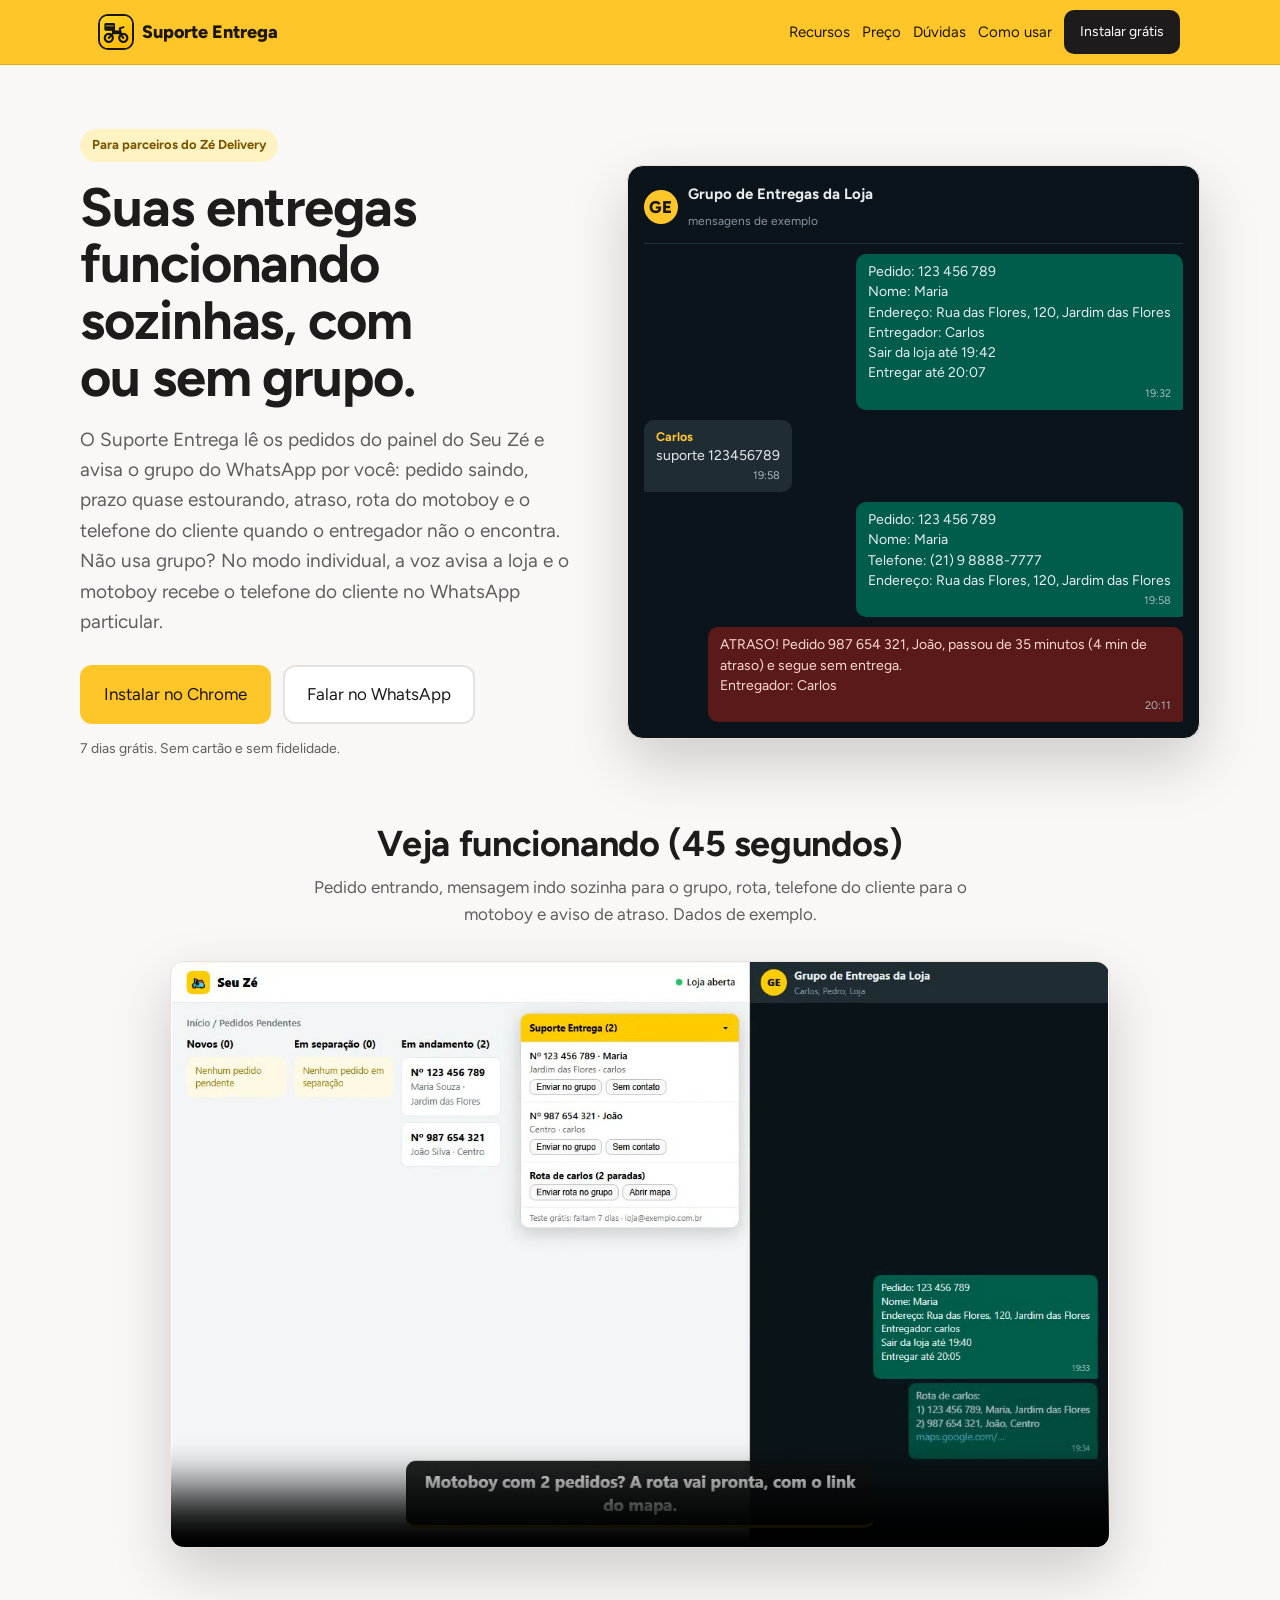
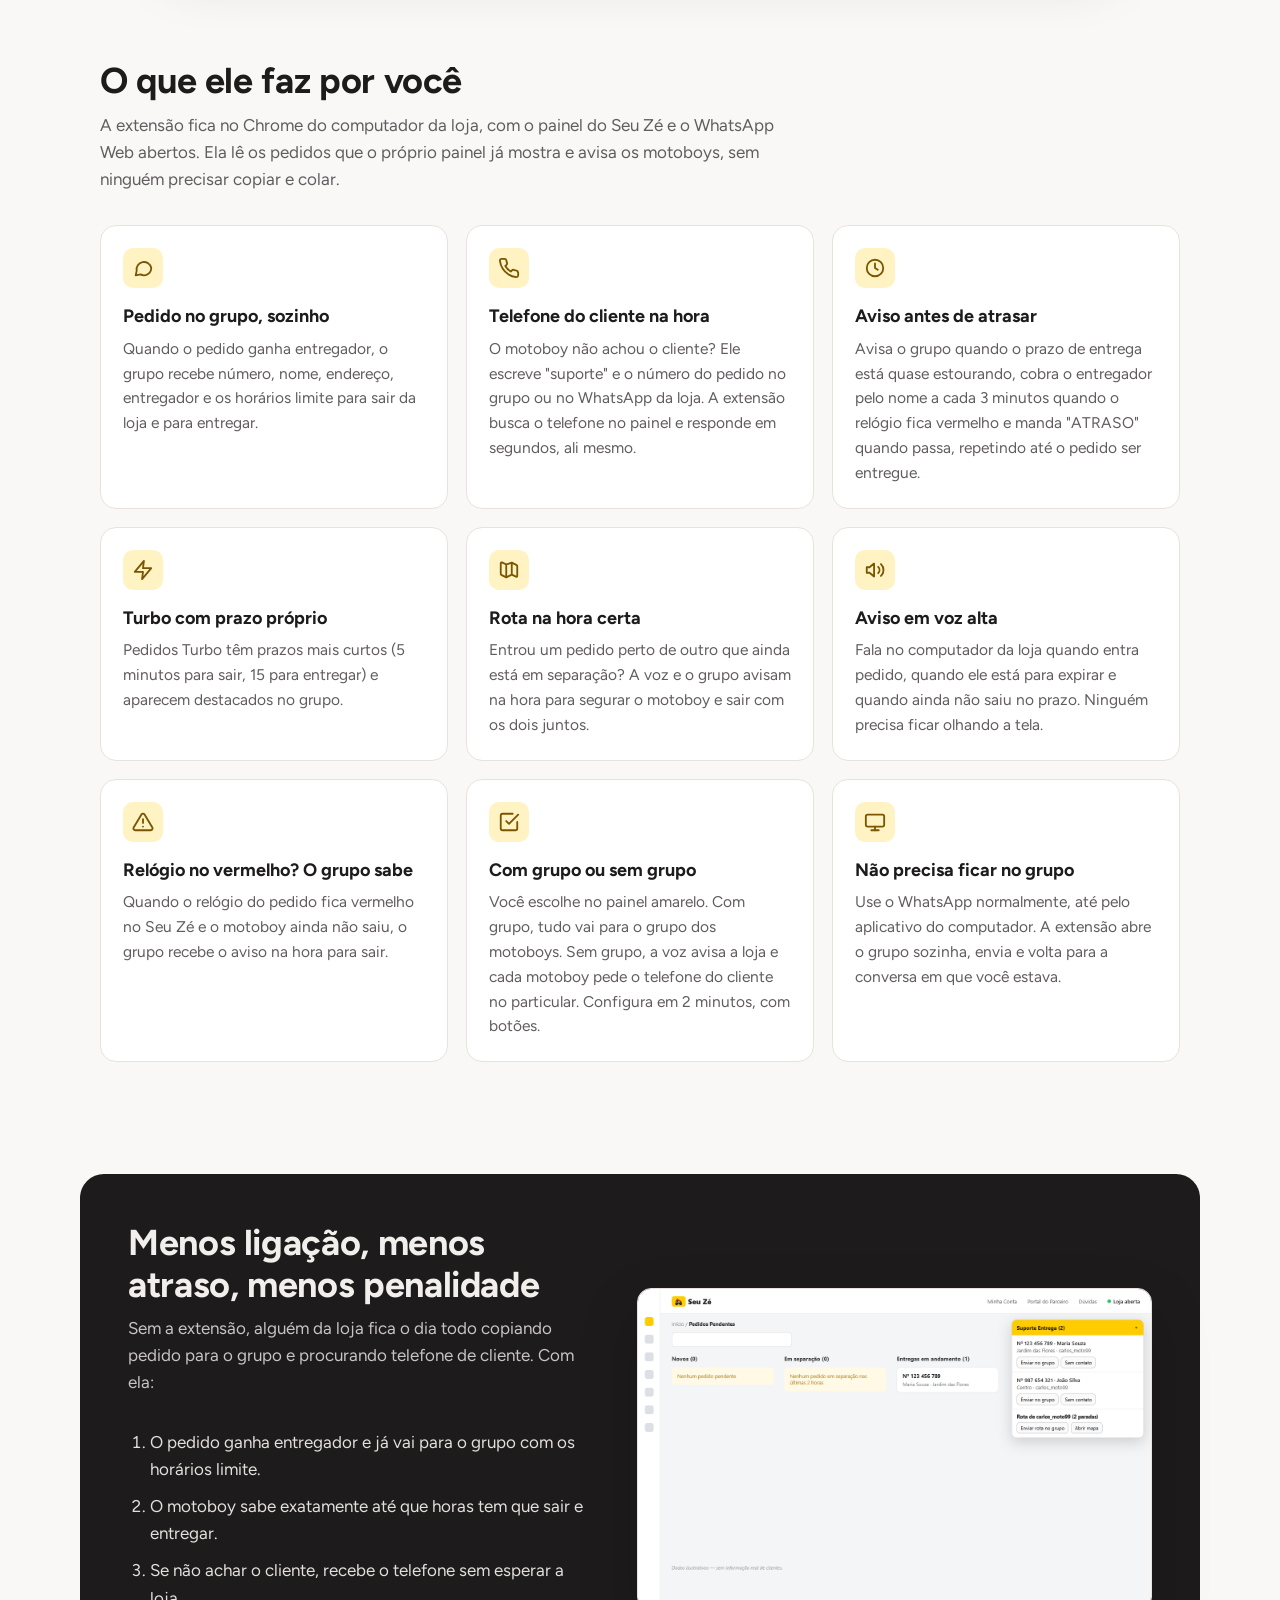
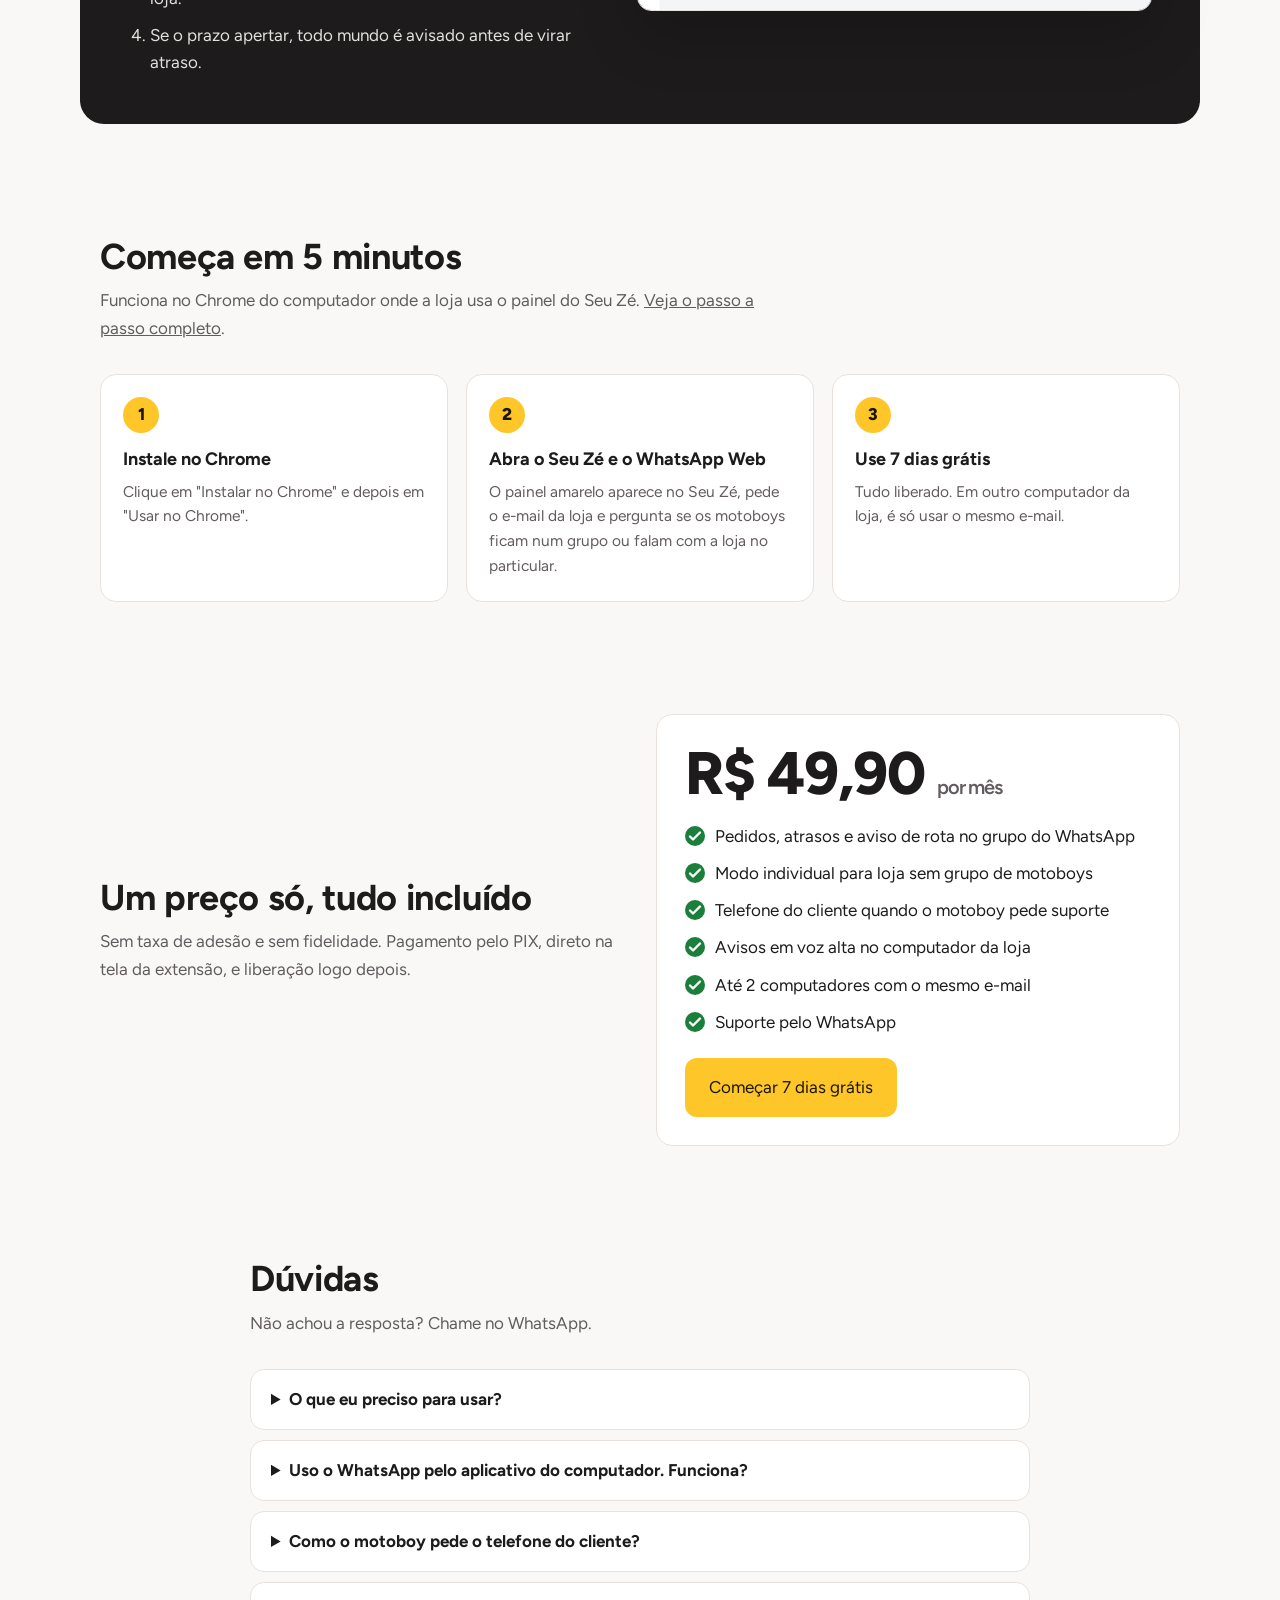
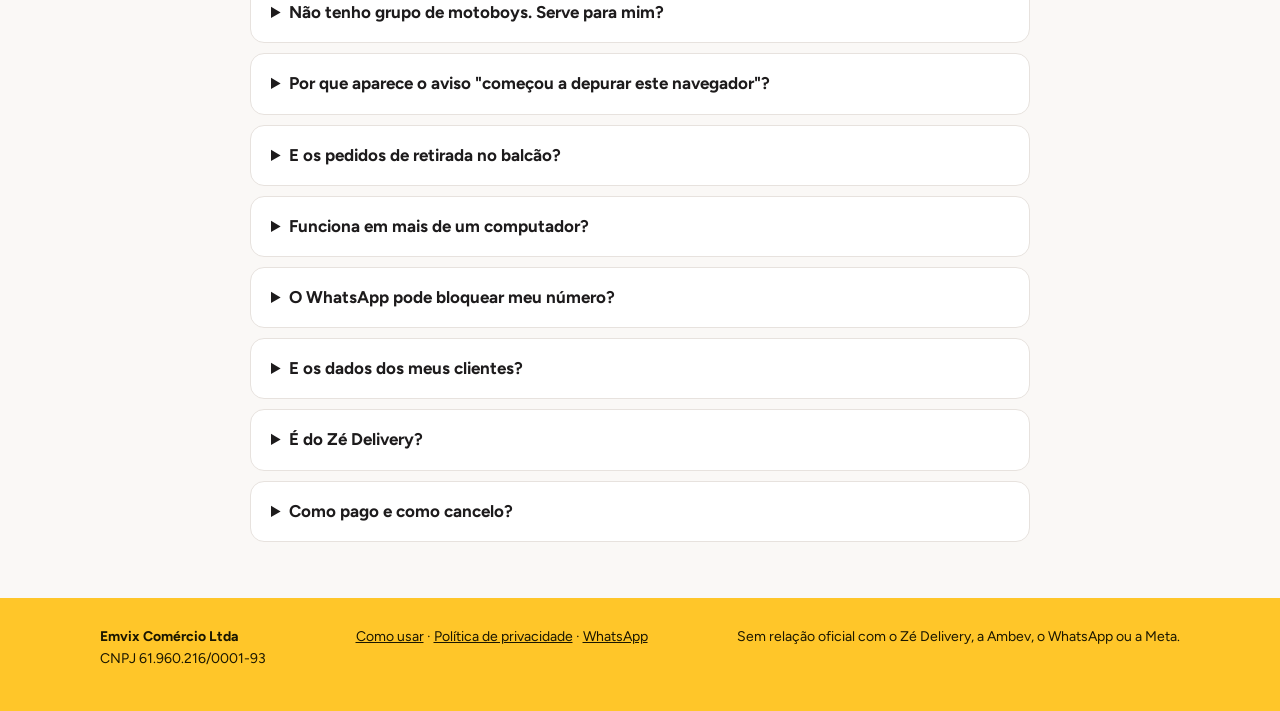
==== commit 5569302d: "Atualiza o site" ====
--- a/index.html
+++ b/index.html
@@ -80,7 +80,7 @@
         <div class="card"><div class="ico"><svg viewBox="0 0 24 24" fill="none" stroke="currentColor" stroke-width="2" stroke-linecap="round" stroke-linejoin="round"><path d="M13 2L3 14h9l-1 8 10-12h-9l1-8z"/></svg></div>
           <h3>Turbo com prazo próprio</h3><p>Pedidos Turbo têm prazos mais curtos (5 minutos para sair, 15 para entregar) e aparecem destacados no grupo.</p></div>
         <div class="card"><div class="ico"><svg viewBox="0 0 24 24" fill="none" stroke="currentColor" stroke-width="2" stroke-linecap="round" stroke-linejoin="round"><path d="M9 20l-5.4-2.7A1 1 0 013 16.4V4.6a1 1 0 011.4-.9L9 6m0 14l6-3m-6 3V6m6 11l4.6 2.3a1 1 0 001.4-.9V7.6a1 1 0 00-.6-.9L15 4m0 13V4m0 0L9 6"/></svg></div>
-          <h3>Rota montada</h3><p>Motoboy com 2 ou mais pedidos recebe a ordem das paradas e o link do mapa, sem ninguém precisar montar.</p></div>
+          <h3>Rota na hora certa</h3><p>Entrou um pedido perto de outro que ainda está em separação? A voz e o grupo avisam na hora para segurar o motoboy e sair com os dois juntos.</p></div>
         <div class="card"><div class="ico"><svg viewBox="0 0 24 24" fill="none" stroke="currentColor" stroke-width="2" stroke-linecap="round" stroke-linejoin="round"><path d="M11 5L6 9H3v6h3l5 4V5z"/><path d="M15.5 8.5a5 5 0 010 7"/><path d="M18.5 5.5a9 9 0 010 13"/></svg></div>
           <h3>Aviso em voz alta</h3><p>Fala no computador da loja quando entra pedido, quando ele está para expirar e quando ainda não saiu no prazo. Ninguém precisa ficar olhando a tela.</p></div>
         <div class="card"><div class="ico"><svg viewBox="0 0 24 24" fill="none" stroke="currentColor" stroke-width="2" stroke-linecap="round" stroke-linejoin="round"><path d="M10.3 3.9L1.8 18a2 2 0 001.7 3h17a2 2 0 001.7-3L13.7 3.9a2 2 0 00-3.4 0z"/><path d="M12 9v4"/><path d="M12 17h.01"/></svg></div>
@@ -132,7 +132,7 @@
         <div class="de" data-de></div>
         <div class="valor" data-preco>R$ 49,90 <small>por mês</small></div>
         <ul class="lista">
-          <li>Pedidos, atrasos e rotas no grupo do WhatsApp</li>
+          <li>Pedidos, atrasos e aviso de rota no grupo do WhatsApp</li>
           <li>Modo individual para loja sem grupo de motoboys</li>
           <li>Telefone do cliente quando o motoboy pede suporte</li>
           <li>Avisos em voz alta no computador da loja</li>
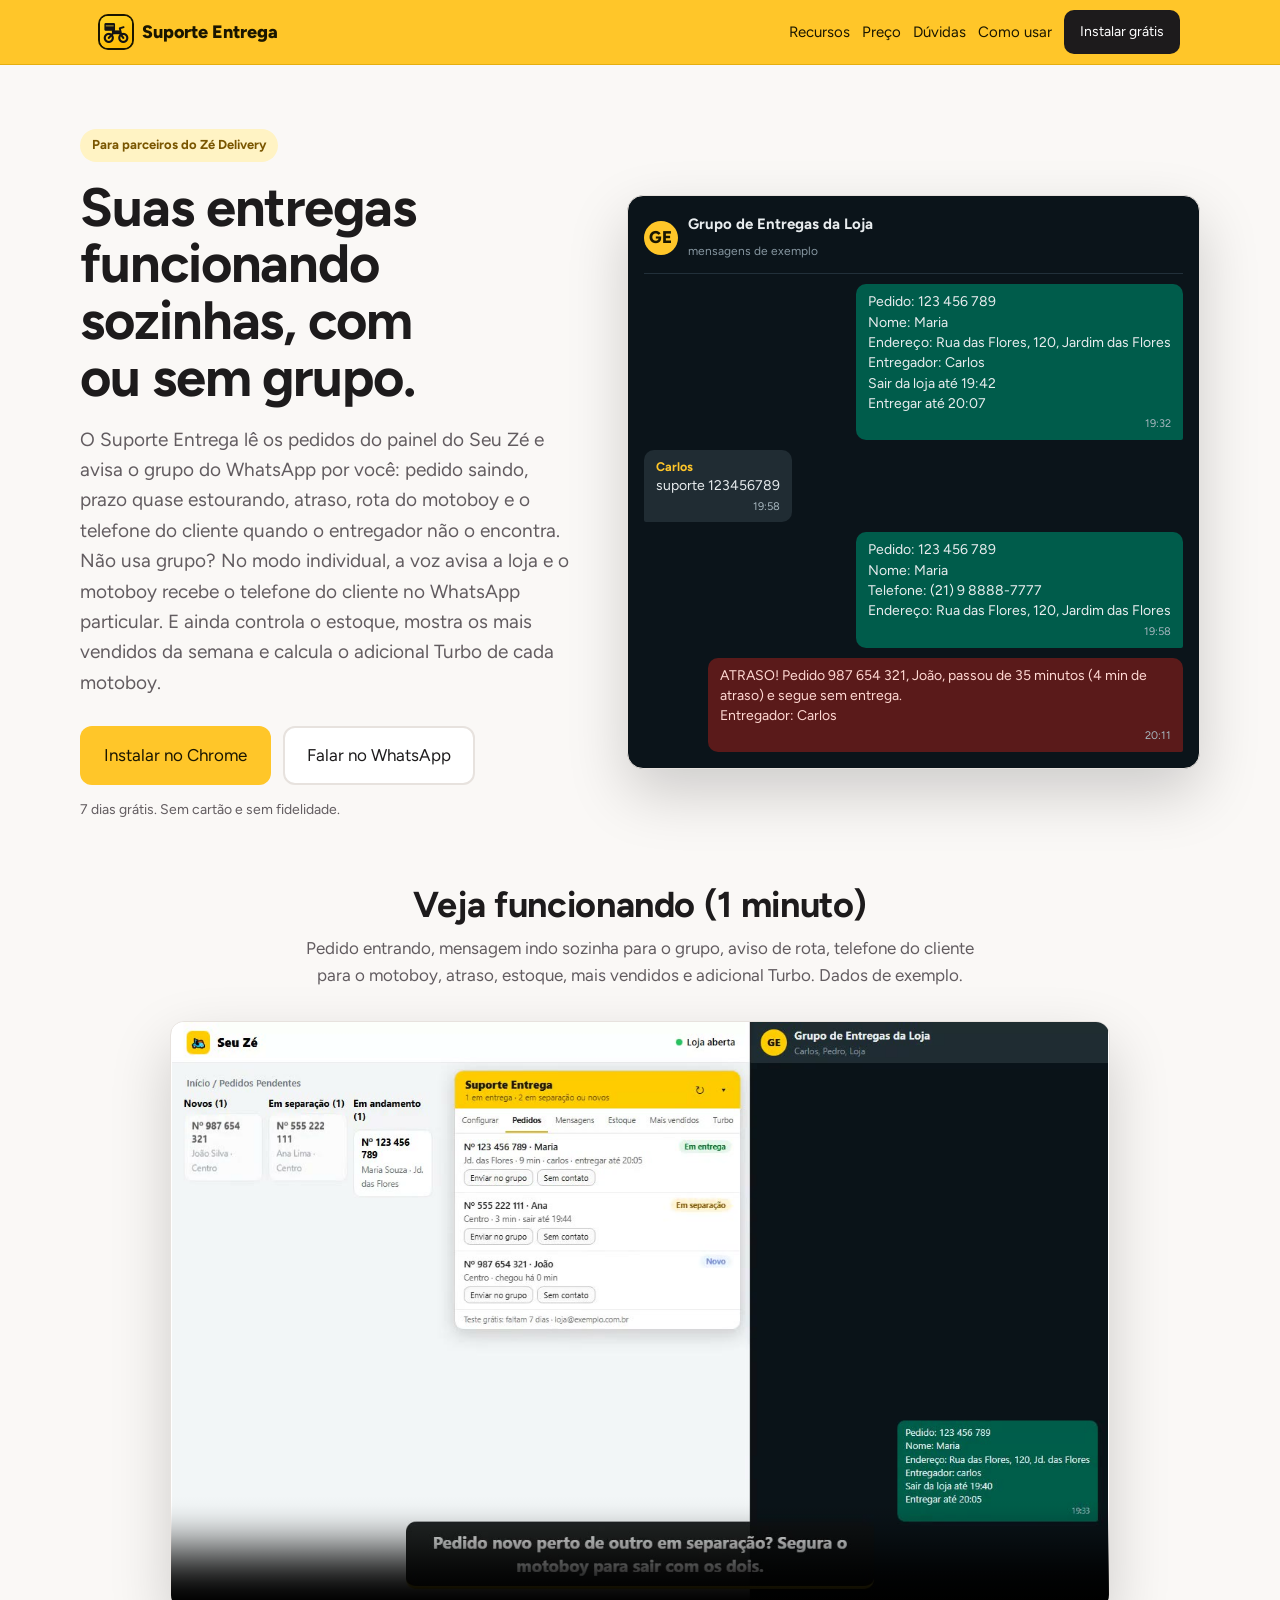
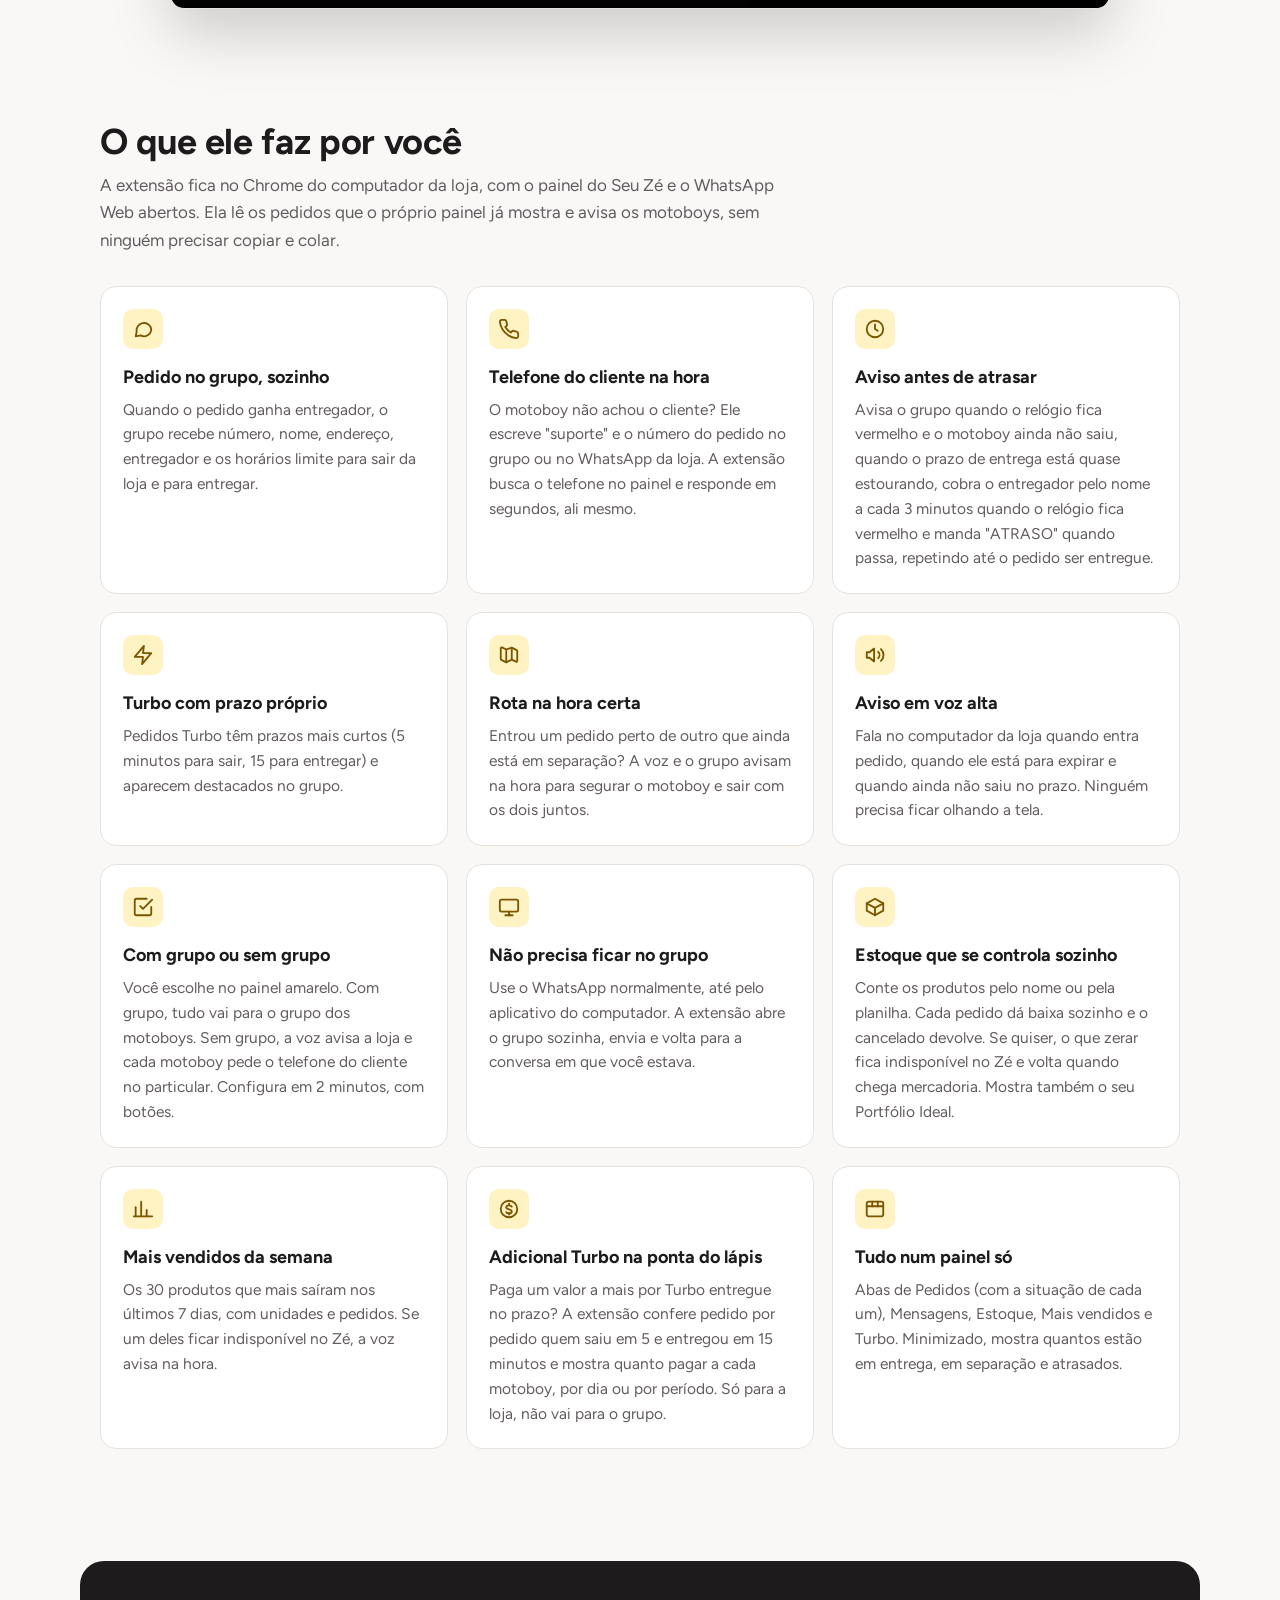
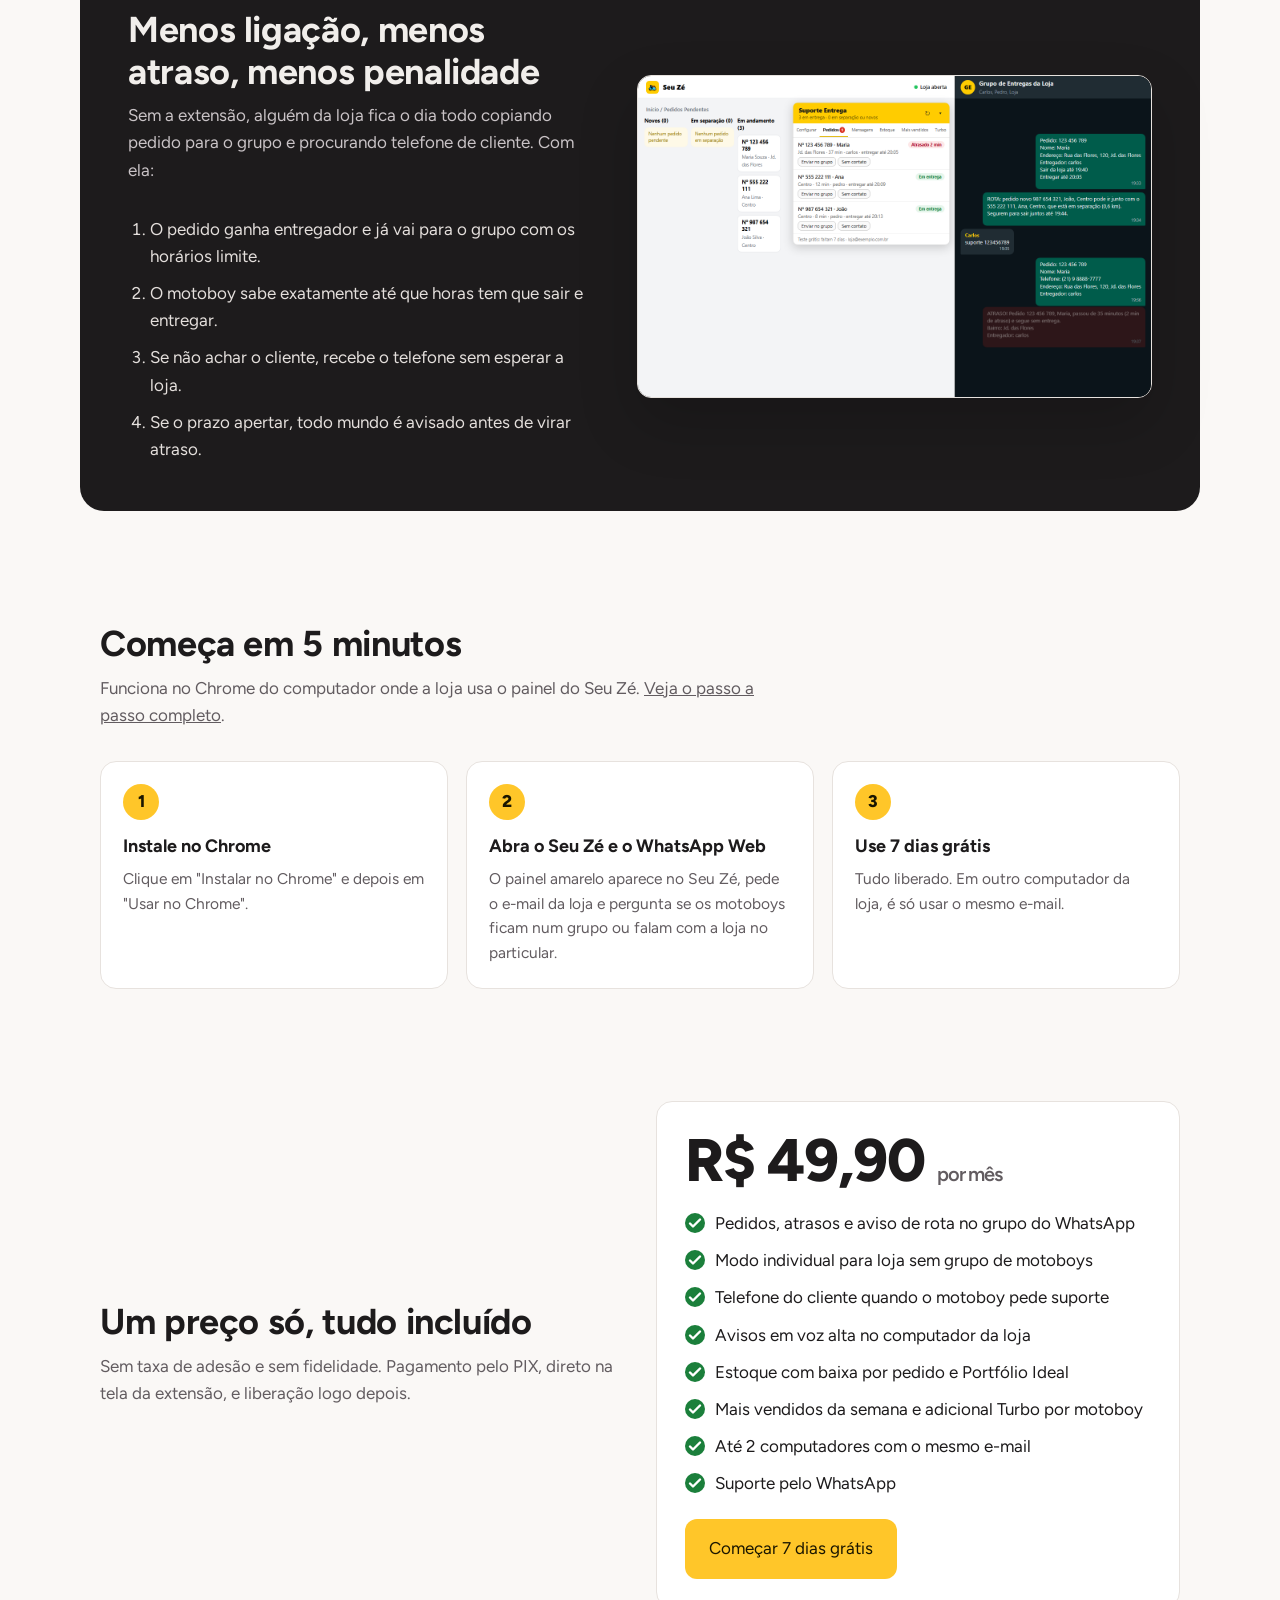
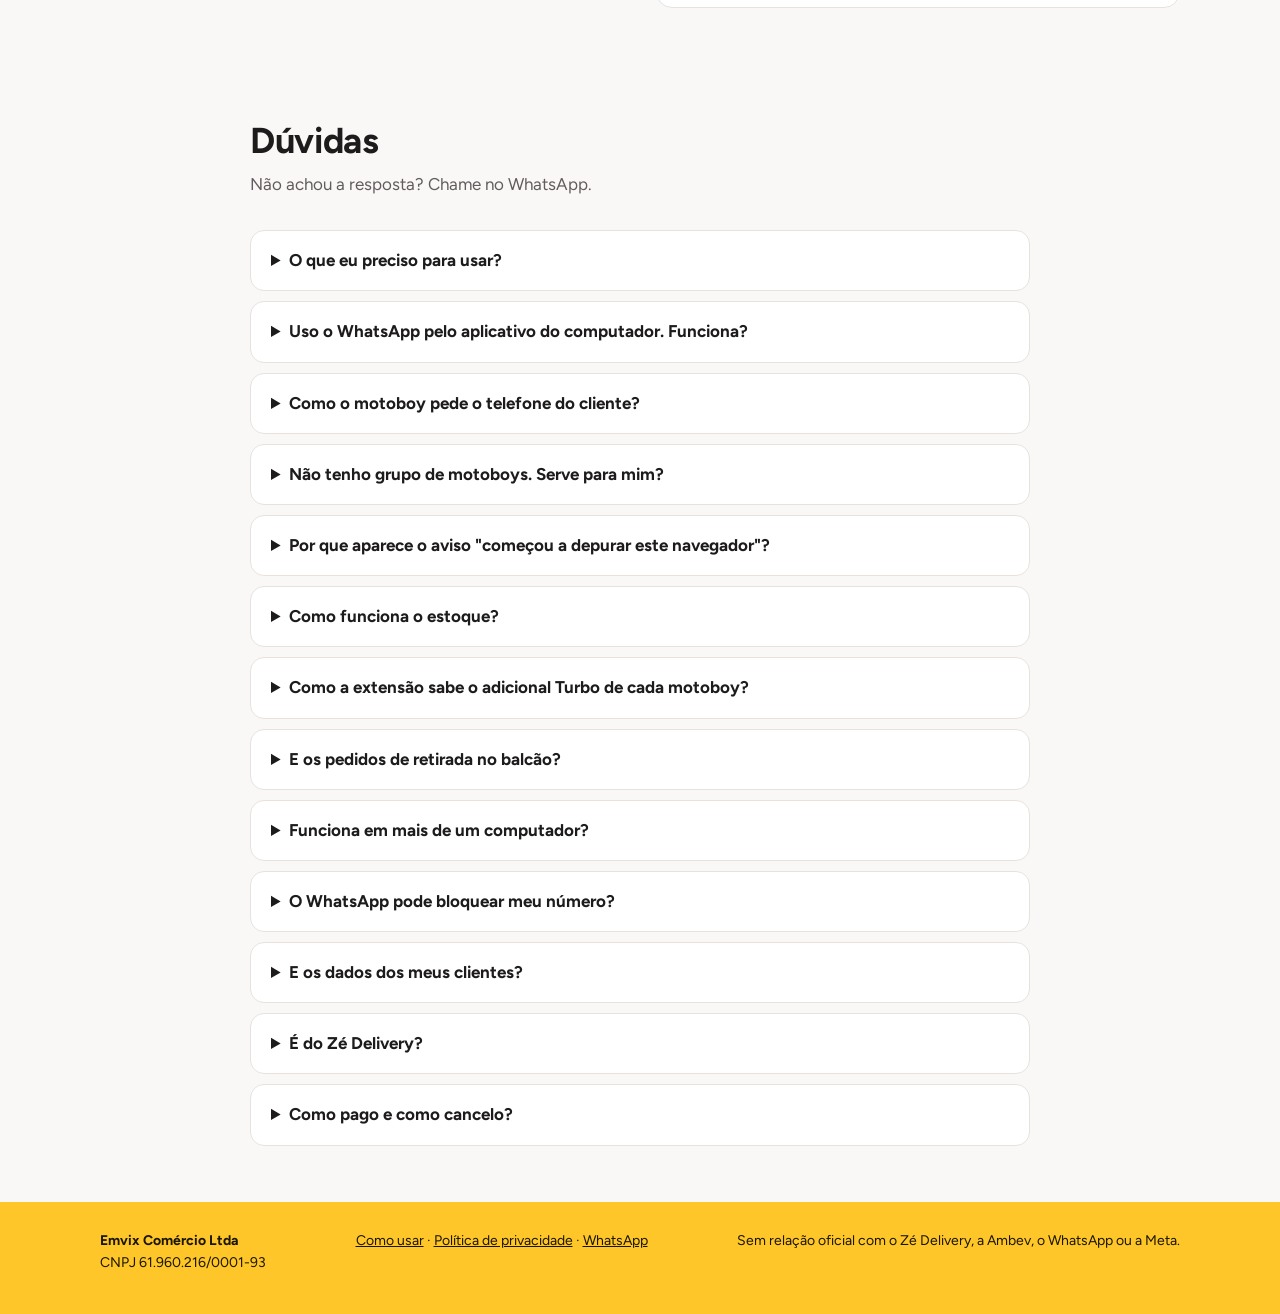
==== commit 3da21b2c: "Atualiza o site" ====
--- a/index.html
+++ b/index.html
@@ -4,14 +4,14 @@
 <meta charset="utf-8">
 <meta name="viewport" content="width=device-width,initial-scale=1">
 <title>Suporte Entrega</title>
-<meta name="description" content="Extensão do Chrome para parceiros do Zé Delivery: avisa os motoboys no WhatsApp sozinha, com ou sem grupo, cobra atraso, manda a rota, fala em voz alta na loja e entrega o telefone do cliente quando o motoboy pede suporte. 7 dias grátis.">
+<meta name="description" content="Extensão do Chrome para parceiros do Zé Delivery: avisa os motoboys no WhatsApp sozinha, com ou sem grupo, cobra atraso, entrega o telefone do cliente quando o motoboy pede suporte, controla o estoque, mostra os mais vendidos e calcula o adicional Turbo. 7 dias grátis.">
 <meta property="og:title" content="Suporte Entrega">
 <meta property="og:description" content="Suas entregas do Zé funcionando sozinhas, com ou sem grupo de motoboys. 7 dias grátis.">
 <meta property="og:image" content="https://emvixcomercio-creator.github.io/suporte-entrega/img/screenshot-painel.png">
 <link rel="icon" href="img/icone-128.png">
 <link rel="preconnect" href="https://fonts.googleapis.com">
 <link rel="stylesheet" href="https://fonts.googleapis.com/css2?family=Figtree:wght@400;500;600;700;800&display=swap">
-<link rel="stylesheet" href="estilo.css?v=5">
+<link rel="stylesheet" href="estilo.css?v=6">
 </head>
 <body>
 <header>
@@ -31,7 +31,7 @@
     <div>
       <span class="tag">Para parceiros do Zé Delivery</span>
       <h1>Suas entregas funcionando sozinhas, com ou sem grupo.</h1>
-      <p class="lead">O Suporte Entrega lê os pedidos do painel do Seu Zé e avisa o grupo do WhatsApp por você: pedido saindo, prazo quase estourando, atraso, rota do motoboy e o telefone do cliente quando o entregador não o encontra. Não usa grupo? No modo individual, a voz avisa a loja e o motoboy recebe o telefone do cliente no WhatsApp particular.</p>
+      <p class="lead">O Suporte Entrega lê os pedidos do painel do Seu Zé e avisa o grupo do WhatsApp por você: pedido saindo, prazo quase estourando, atraso, rota do motoboy e o telefone do cliente quando o entregador não o encontra. Não usa grupo? No modo individual, a voz avisa a loja e o motoboy recebe o telefone do cliente no WhatsApp particular. E ainda controla o estoque, mostra os mais vendidos da semana e calcula o adicional Turbo de cada motoboy.</p>
       <div class="acoes">
         <a class="btn pri" href="#" data-instalar>Instalar no Chrome</a>
         <a class="btn sec" href="#" data-zap>Falar no WhatsApp</a>
@@ -58,8 +58,8 @@
 
   <section id="video" style="padding-top:8px">
     <div class="wrap" style="max-width:980px">
-      <h2 style="text-align:center">Veja funcionando (45 segundos)</h2>
-      <p class="sub" style="text-align:center;margin-left:auto;margin-right:auto">Pedido entrando, mensagem indo sozinha para o grupo, rota, telefone do cliente para o motoboy e aviso de atraso. Dados de exemplo.</p>
+      <h2 style="text-align:center">Veja funcionando (1 minuto)</h2>
+      <p class="sub" style="text-align:center;margin-left:auto;margin-right:auto">Pedido entrando, mensagem indo sozinha para o grupo, aviso de rota, telefone do cliente para o motoboy, atraso, estoque, mais vendidos e adicional Turbo. Dados de exemplo.</p>
       <video class="print" controls playsinline preload="metadata" poster="img/capa.jpg" width="1280" height="800" style="aspect-ratio:16/10">
         <source src="img/demo.mp4" type="video/mp4">
       </video>
@@ -76,19 +76,25 @@
         <div class="card"><div class="ico"><svg viewBox="0 0 24 24" fill="none" stroke="currentColor" stroke-width="2" stroke-linecap="round" stroke-linejoin="round"><path d="M22 16.9v3a2 2 0 01-2.2 2 19.8 19.8 0 01-8.6-3.1 19.5 19.5 0 01-6-6A19.8 19.8 0 012.1 4.2 2 2 0 014.1 2h3a2 2 0 012 1.7c.1.9.4 1.8.7 2.7a2 2 0 01-.5 2.1L8 9.8a16 16 0 006 6l1.3-1.3a2 2 0 012.1-.4c.9.3 1.8.6 2.7.7a2 2 0 011.7 2z"/></svg></div>
           <h3>Telefone do cliente na hora</h3><p>O motoboy não achou o cliente? Ele escreve "suporte" e o número do pedido no grupo ou no WhatsApp da loja. A extensão busca o telefone no painel e responde em segundos, ali mesmo.</p></div>
         <div class="card"><div class="ico"><svg viewBox="0 0 24 24" fill="none" stroke="currentColor" stroke-width="2" stroke-linecap="round" stroke-linejoin="round"><circle cx="12" cy="12" r="9"/><path d="M12 7v5l3 2"/></svg></div>
-          <h3>Aviso antes de atrasar</h3><p>Avisa o grupo quando o prazo de entrega está quase estourando, cobra o entregador pelo nome a cada 3 minutos quando o relógio fica vermelho e manda "ATRASO" quando passa, repetindo até o pedido ser entregue.</p></div>
+          <h3>Aviso antes de atrasar</h3><p>Avisa o grupo quando o relógio fica vermelho e o motoboy ainda não saiu, quando o prazo de entrega está quase estourando, cobra o entregador pelo nome a cada 3 minutos quando o relógio fica vermelho e manda "ATRASO" quando passa, repetindo até o pedido ser entregue.</p></div>
         <div class="card"><div class="ico"><svg viewBox="0 0 24 24" fill="none" stroke="currentColor" stroke-width="2" stroke-linecap="round" stroke-linejoin="round"><path d="M13 2L3 14h9l-1 8 10-12h-9l1-8z"/></svg></div>
           <h3>Turbo com prazo próprio</h3><p>Pedidos Turbo têm prazos mais curtos (5 minutos para sair, 15 para entregar) e aparecem destacados no grupo.</p></div>
         <div class="card"><div class="ico"><svg viewBox="0 0 24 24" fill="none" stroke="currentColor" stroke-width="2" stroke-linecap="round" stroke-linejoin="round"><path d="M9 20l-5.4-2.7A1 1 0 013 16.4V4.6a1 1 0 011.4-.9L9 6m0 14l6-3m-6 3V6m6 11l4.6 2.3a1 1 0 001.4-.9V7.6a1 1 0 00-.6-.9L15 4m0 13V4m0 0L9 6"/></svg></div>
           <h3>Rota na hora certa</h3><p>Entrou um pedido perto de outro que ainda está em separação? A voz e o grupo avisam na hora para segurar o motoboy e sair com os dois juntos.</p></div>
         <div class="card"><div class="ico"><svg viewBox="0 0 24 24" fill="none" stroke="currentColor" stroke-width="2" stroke-linecap="round" stroke-linejoin="round"><path d="M11 5L6 9H3v6h3l5 4V5z"/><path d="M15.5 8.5a5 5 0 010 7"/><path d="M18.5 5.5a9 9 0 010 13"/></svg></div>
           <h3>Aviso em voz alta</h3><p>Fala no computador da loja quando entra pedido, quando ele está para expirar e quando ainda não saiu no prazo. Ninguém precisa ficar olhando a tela.</p></div>
-        <div class="card"><div class="ico"><svg viewBox="0 0 24 24" fill="none" stroke="currentColor" stroke-width="2" stroke-linecap="round" stroke-linejoin="round"><path d="M10.3 3.9L1.8 18a2 2 0 001.7 3h17a2 2 0 001.7-3L13.7 3.9a2 2 0 00-3.4 0z"/><path d="M12 9v4"/><path d="M12 17h.01"/></svg></div>
-          <h3>Relógio no vermelho? O grupo sabe</h3><p>Quando o relógio do pedido fica vermelho no Seu Zé e o motoboy ainda não saiu, o grupo recebe o aviso na hora para sair.</p></div>
         <div class="card"><div class="ico"><svg viewBox="0 0 24 24" fill="none" stroke="currentColor" stroke-width="2" stroke-linecap="round" stroke-linejoin="round"><path d="M9 11l3 3L22 4"/><path d="M21 12v7a2 2 0 01-2 2H5a2 2 0 01-2-2V5a2 2 0 012-2h11"/></svg></div>
           <h3>Com grupo ou sem grupo</h3><p>Você escolhe no painel amarelo. Com grupo, tudo vai para o grupo dos motoboys. Sem grupo, a voz avisa a loja e cada motoboy pede o telefone do cliente no particular. Configura em 2 minutos, com botões.</p></div>
         <div class="card"><div class="ico"><svg viewBox="0 0 24 24" fill="none" stroke="currentColor" stroke-width="2" stroke-linecap="round" stroke-linejoin="round"><rect x="2" y="4" width="20" height="13" rx="2"/><path d="M8 21h8"/><path d="M12 17v4"/></svg></div>
           <h3>Não precisa ficar no grupo</h3><p>Use o WhatsApp normalmente, até pelo aplicativo do computador. A extensão abre o grupo sozinha, envia e volta para a conversa em que você estava.</p></div>
+        <div class="card"><div class="ico"><svg viewBox="0 0 24 24" fill="none" stroke="currentColor" stroke-width="2" stroke-linecap="round" stroke-linejoin="round"><path d="M21 8l-9-5-9 5 9 5 9-5z"/><path d="M3 8v8l9 5 9-5V8"/><path d="M12 13v8"/></svg></div>
+          <h3>Estoque que se controla sozinho</h3><p>Conte os produtos pelo nome ou pela planilha. Cada pedido dá baixa sozinho e o cancelado devolve. Se quiser, o que zerar fica indisponível no Zé e volta quando chega mercadoria. Mostra também o seu Portfólio Ideal.</p></div>
+        <div class="card"><div class="ico"><svg viewBox="0 0 24 24" fill="none" stroke="currentColor" stroke-width="2" stroke-linecap="round" stroke-linejoin="round"><path d="M4 20V10"/><path d="M10 20V4"/><path d="M16 20v-7"/><path d="M22 20H2"/></svg></div>
+          <h3>Mais vendidos da semana</h3><p>Os 30 produtos que mais saíram nos últimos 7 dias, com unidades e pedidos. Se um deles ficar indisponível no Zé, a voz avisa na hora.</p></div>
+        <div class="card"><div class="ico"><svg viewBox="0 0 24 24" fill="none" stroke="currentColor" stroke-width="2" stroke-linecap="round" stroke-linejoin="round"><circle cx="12" cy="12" r="9"/><path d="M15 9.5c-.5-1-1.6-1.5-3-1.5-1.7 0-3 .9-3 2.2 0 3 6 1.6 6 4.6 0 1.3-1.3 2.2-3 2.2-1.4 0-2.6-.6-3-1.6"/><path d="M12 6v2m0 8v2"/></svg></div>
+          <h3>Adicional Turbo na ponta do lápis</h3><p>Paga um valor a mais por Turbo entregue no prazo? A extensão confere pedido por pedido quem saiu em 5 e entregou em 15 minutos e mostra quanto pagar a cada motoboy, por dia ou por período. Só para a loja, não vai para o grupo.</p></div>
+        <div class="card"><div class="ico"><svg viewBox="0 0 24 24" fill="none" stroke="currentColor" stroke-width="2" stroke-linecap="round" stroke-linejoin="round"><rect x="3" y="4" width="18" height="16" rx="2"/><path d="M3 9h18"/><path d="M9 4v5"/><path d="M15 4v5"/></svg></div>
+          <h3>Tudo num painel só</h3><p>Abas de Pedidos (com a situação de cada um), Mensagens, Estoque, Mais vendidos e Turbo. Minimizado, mostra quantos estão em entrega, em separação e atrasados.</p></div>
       </div>
     </div>
   </section>
@@ -136,6 +142,8 @@
           <li>Modo individual para loja sem grupo de motoboys</li>
           <li>Telefone do cliente quando o motoboy pede suporte</li>
           <li>Avisos em voz alta no computador da loja</li>
+          <li>Estoque com baixa por pedido e Portfólio Ideal</li>
+          <li>Mais vendidos da semana e adicional Turbo por motoboy</li>
           <li>Até 2 computadores com o mesmo e-mail</li>
           <li>Suporte pelo WhatsApp</li>
         </ul>
@@ -153,7 +161,9 @@
       <details><summary>Como o motoboy pede o telefone do cliente?</summary><p>Com grupo: ele escreve no grupo a palavra "suporte" e o número do pedido (ou o primeiro nome do cliente). Sem grupo: ele manda no WhatsApp da loja a palavra "suporte" e o número completo do pedido. A extensão reconhece, busca o telefone no painel do Seu Zé e responde na mesma conversa.</p></details>
       <details><summary>Não tenho grupo de motoboys. Serve para mim?</summary><p>Serve. No painel amarelo, escolha o modo <b>Individual</b>. Nada é mandado em grupo: a voz avisa a loja quando entra pedido, quando ele está para expirar e quando ainda não saiu no prazo, e o motoboy pede o telefone do cliente no WhatsApp particular da loja. Por segurança, só vale o número completo de um pedido que está em entrega.</p></details>
       <details><summary>Por que aparece o aviso "começou a depurar este navegador"?</summary><p>O painel do Seu Zé só abre o contato do cliente com um clique de verdade. Para fazer esse clique, a extensão usa por alguns segundos um recurso do Chrome, que mostra esse aviso. Ele some sozinho quando a busca termina. A extensão não lê outras abas.</p></details>
-      <details><summary>E os pedidos de retirada no balcão?</summary><p>A extensão ignora sozinha os pedidos de retirada, em que o cliente busca na loja: eles não aparecem no painel, não vão para o grupo e não geram aviso de atraso.</p></details>
+      <details><summary>Como funciona o estoque?</summary><p>Na aba Estoque do painel amarelo, você conta os produtos digitando o nome ou pela planilha (a extensão gera a planilha com todos os seus produtos do Zé, você só preenche a quantidade). Cada pedido que entra dá baixa e o cancelado devolve. Ao lançar quantidade num produto indisponível, ele já fica disponível no Zé. Com a opção ligada, o que zerar fica indisponível sozinho. A contagem fica no seu computador.</p></details>
+      <details><summary>Como a extensão sabe o adicional Turbo de cada motoboy?</summary><p>Pelo histórico do próprio Seu Zé: para cada pedido Turbo, a hora em que entrou, em que saiu para entrega e em que foi entregue, e quem levou. Você define o valor por entrega e escolhe o período (hoje, ontem, 7 ou 15 dias). Clicando no motoboy, aparece cada entrega com os minutos. Tem também o botão Pago, para não pagar duas vezes.</p></details>
+      <details><summary>E os pedidos de retirada no balcão?</summary><p>A extensão ignora sozinha os pedidos de retirada, em que o cliente busca na loja: eles não aparecem no painel, não vão para o grupo e não geram aviso de atraso. No estoque, a retirada dá baixa normalmente.</p></details>
       <details><summary>Funciona em mais de um computador?</summary><p>Sim. Instale e use o mesmo e-mail em até 2 computadores da loja. Trocou de computador? Chame no WhatsApp que a gente libera.</p></details>
       <details><summary>O WhatsApp pode bloquear meu número?</summary><p>A extensão manda no máximo uma mensagem a cada 5 segundos, só no grupo da loja ou em resposta a quem pediu suporte. Se preferir, desligue o envio automático nas opções: ela só deixa o texto pronto e você aperta Enter.</p></details>
       <details><summary>E os dados dos meus clientes?</summary><p>Não saem do seu computador. Nome, endereço e telefone só vão para o grupo da própria loja ou para o motoboy que pediu suporte. O nosso servidor recebe apenas o e-mail da loja, para controlar o teste e a assinatura. Veja a <a href="privacidade.html">política de privacidade</a>.</p></details>
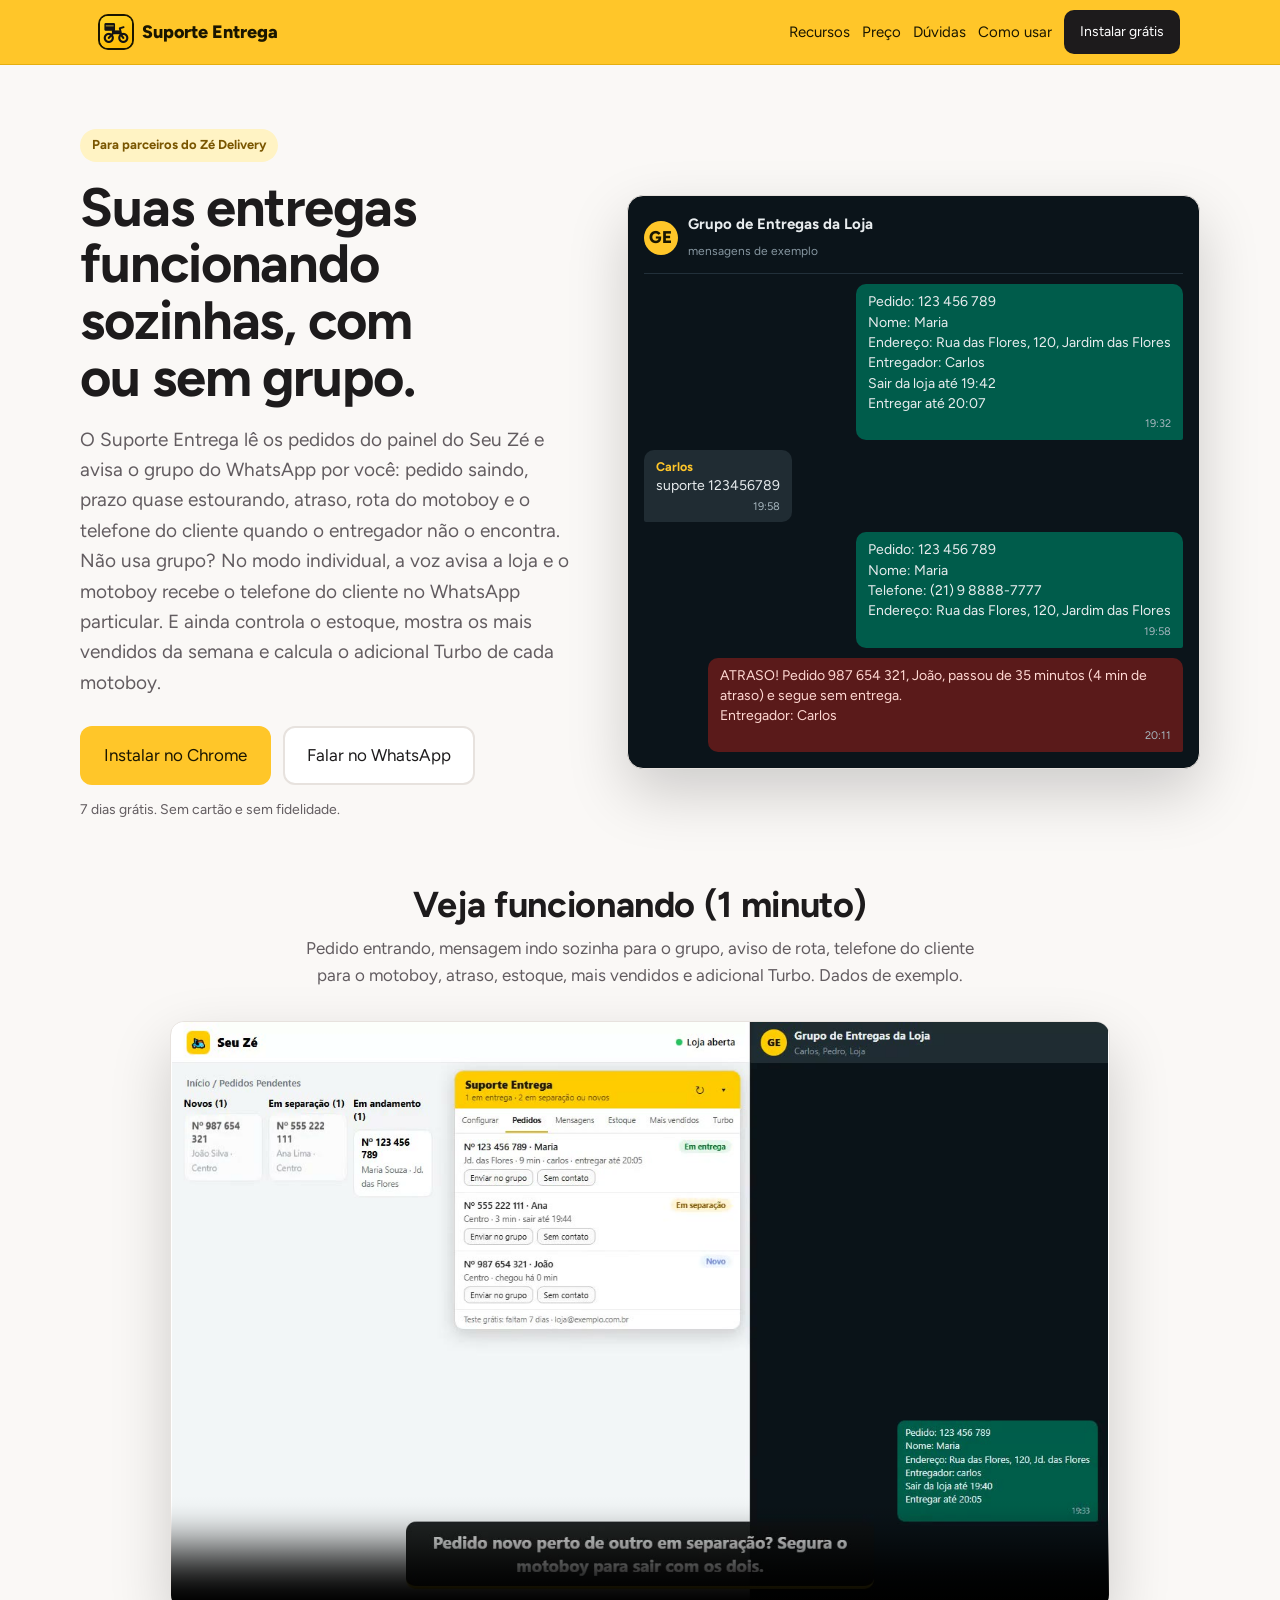
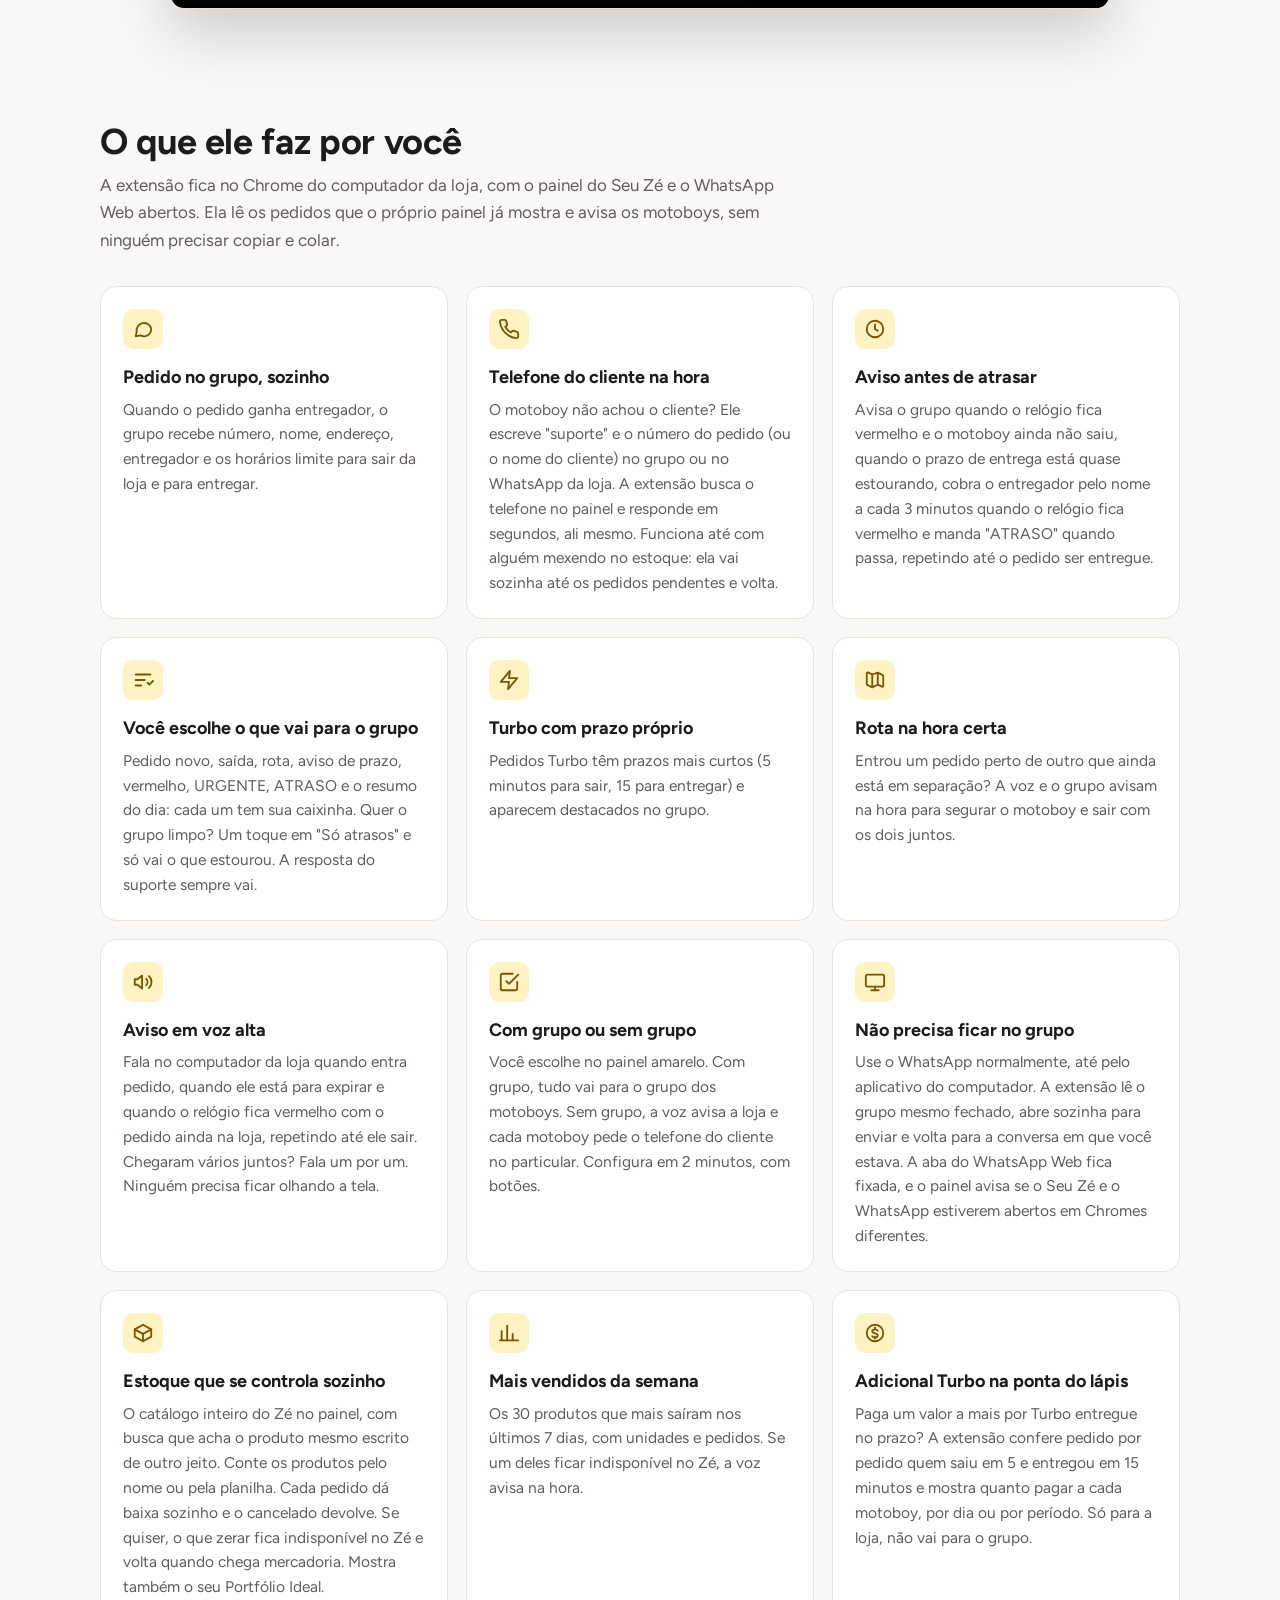
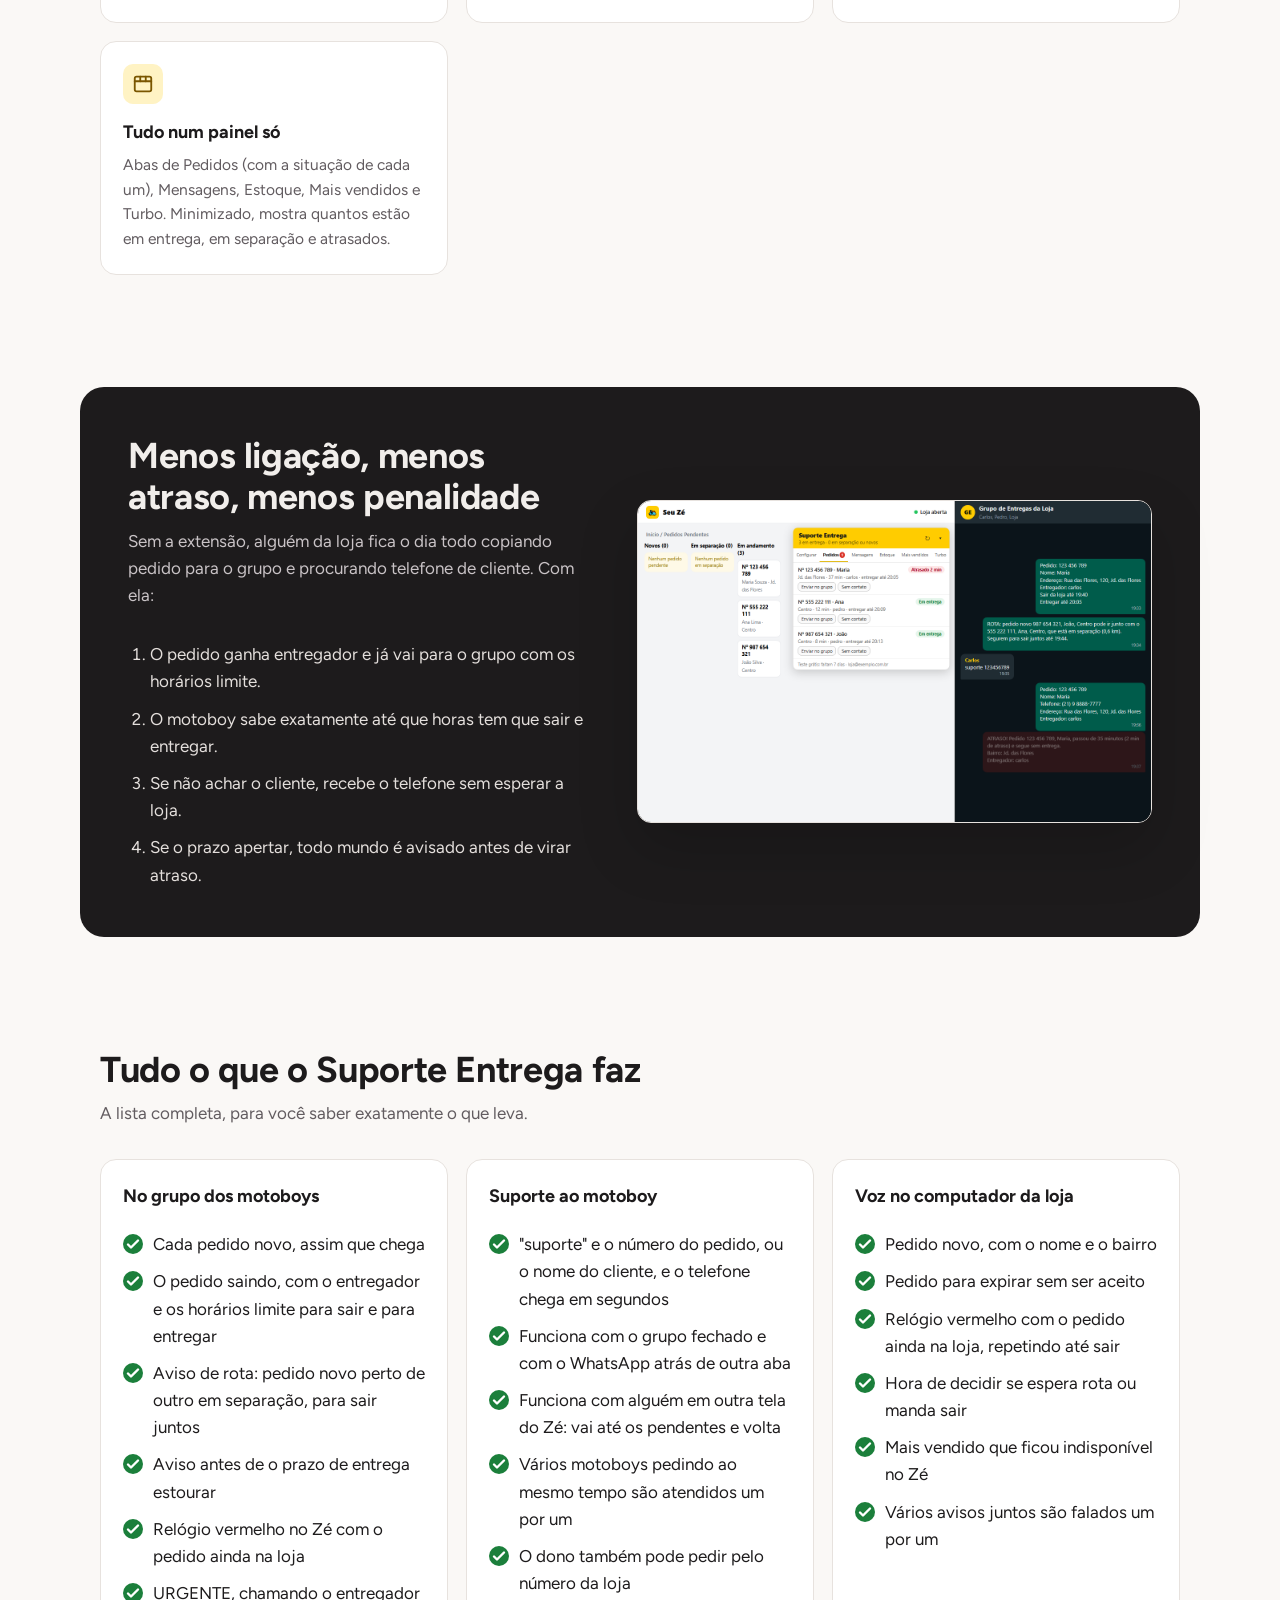
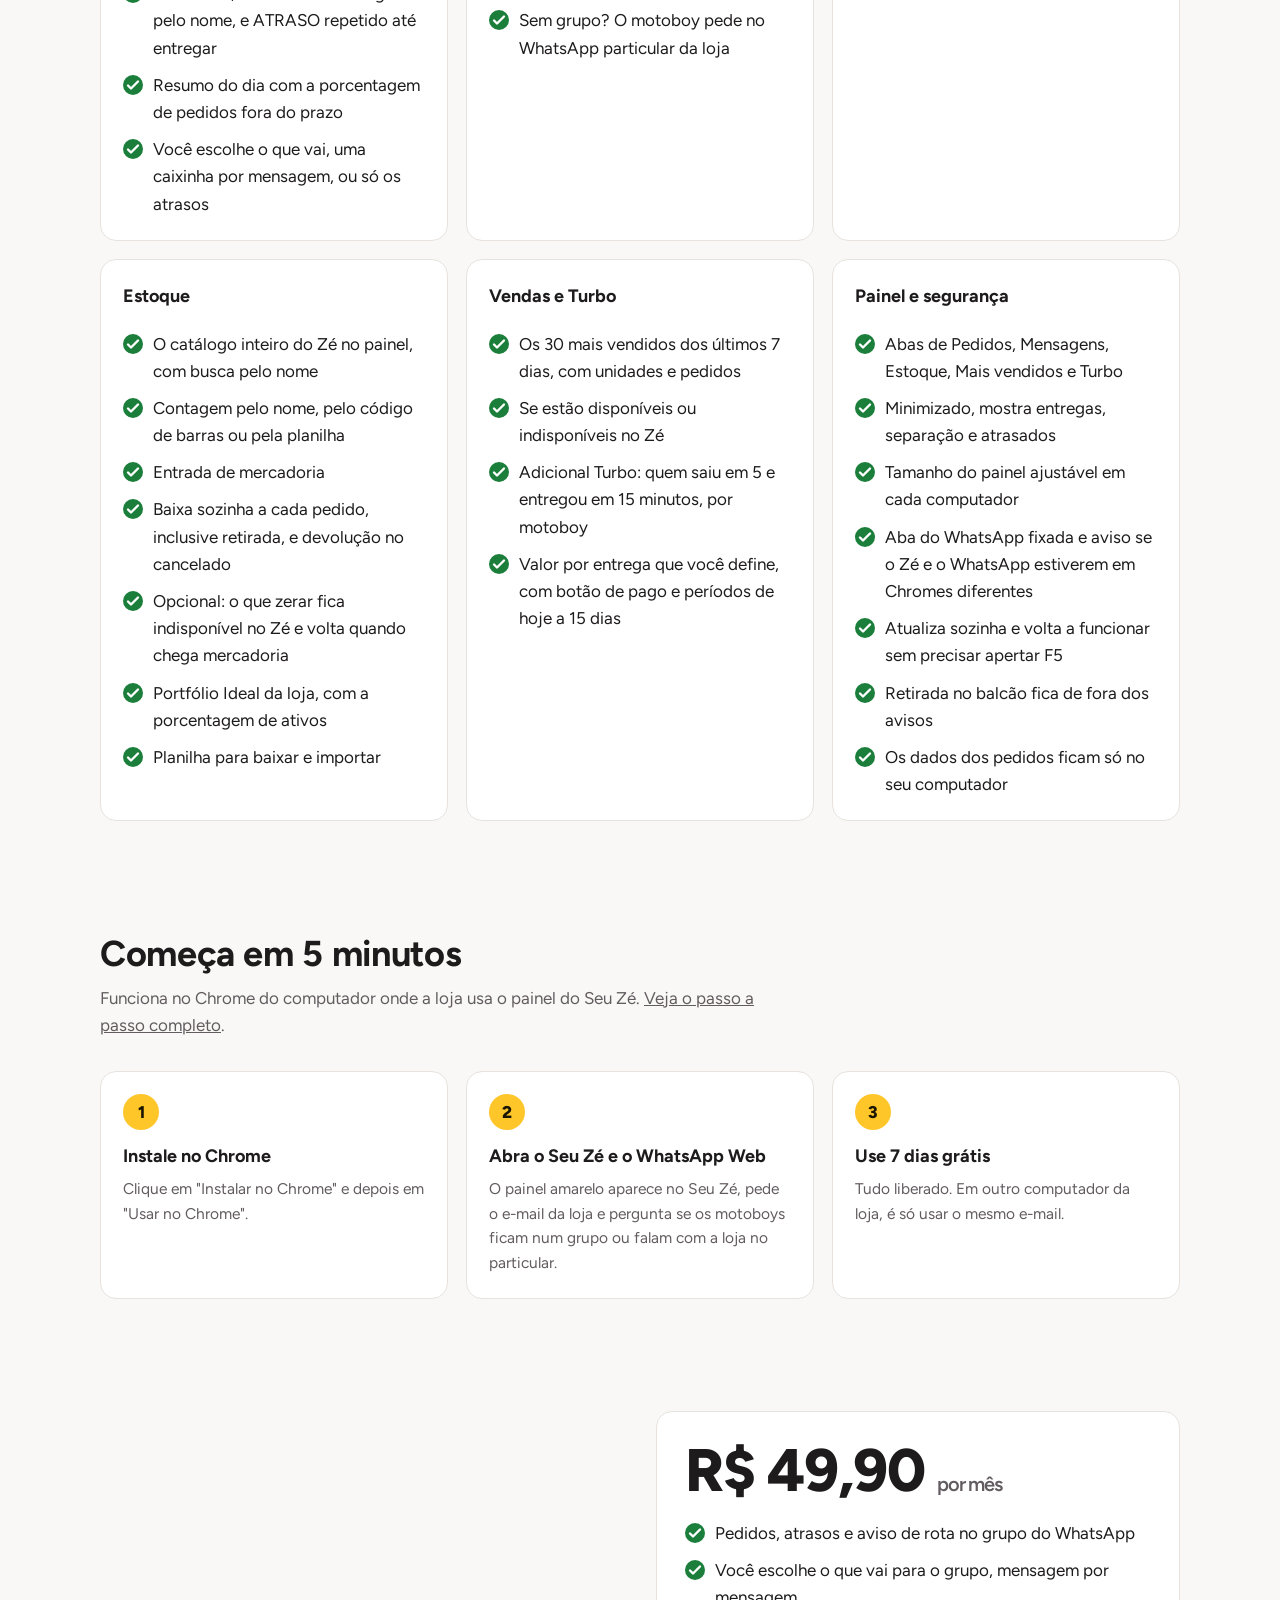
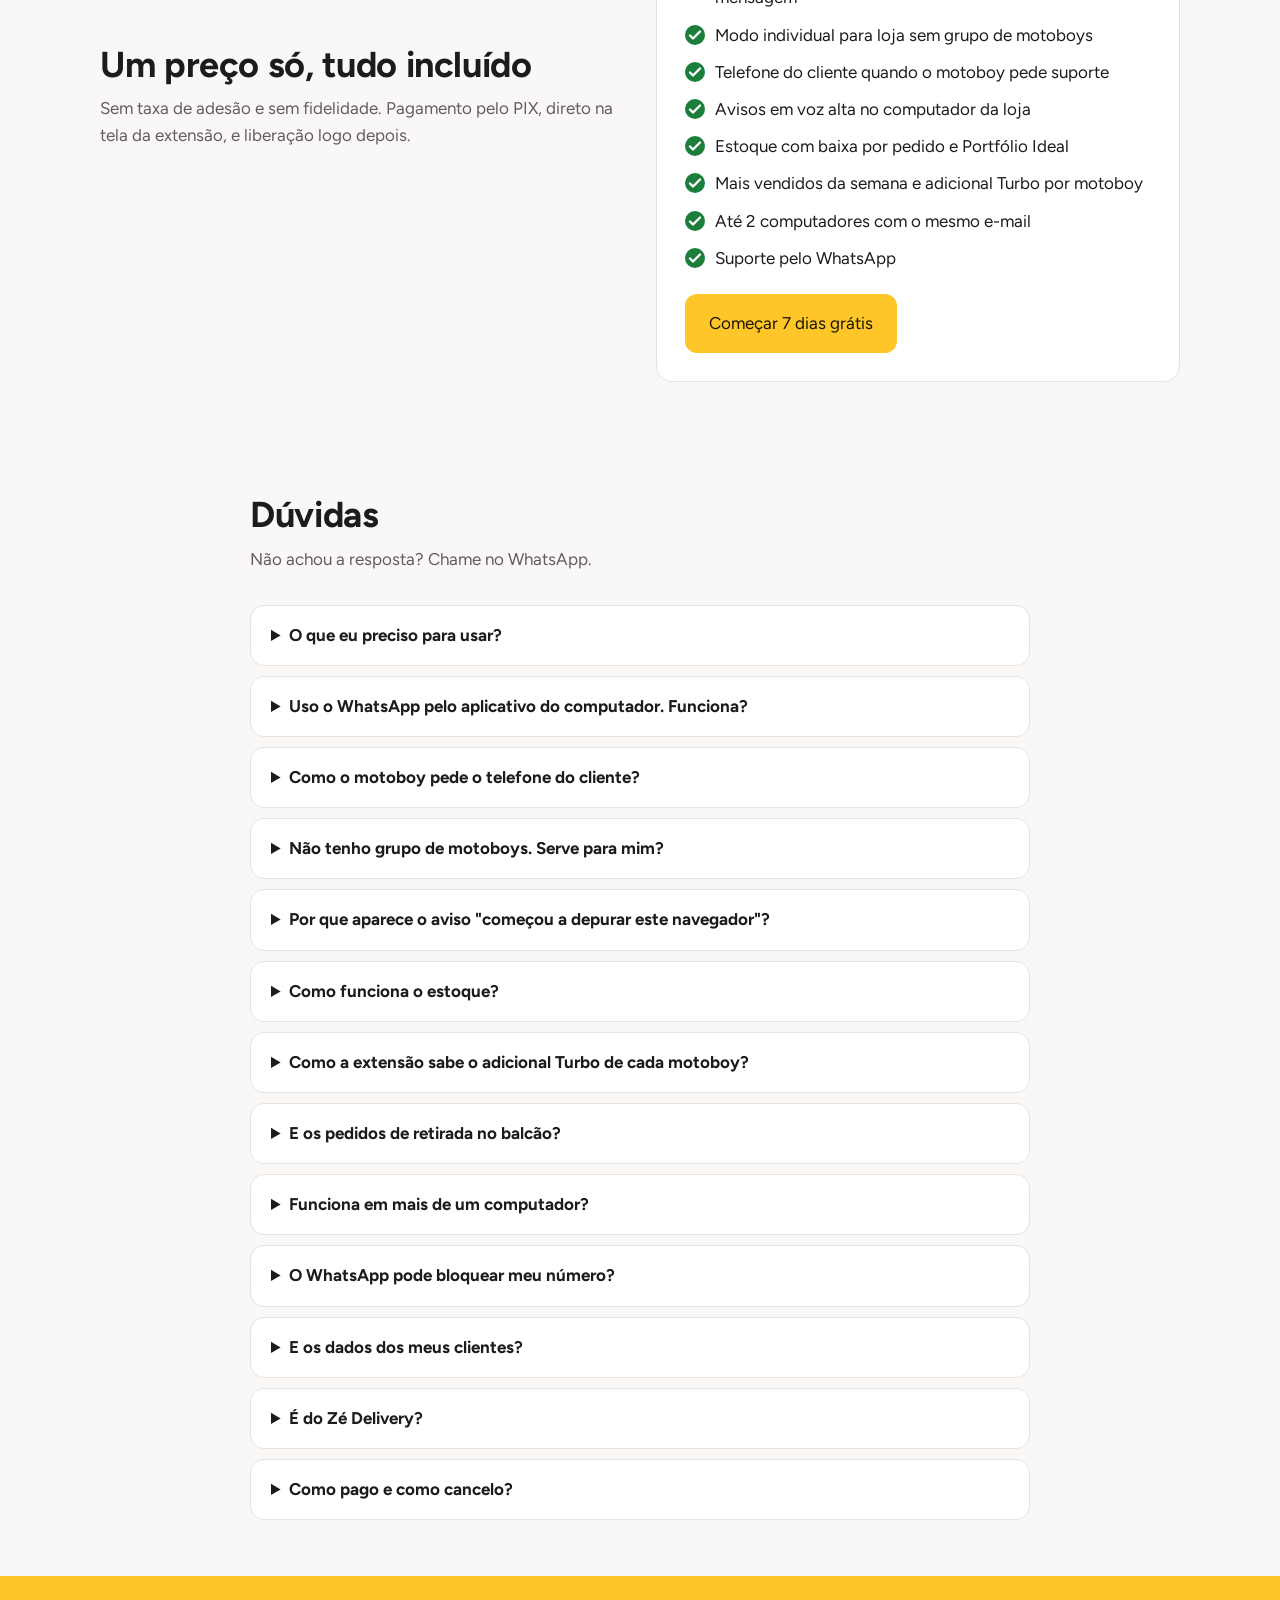
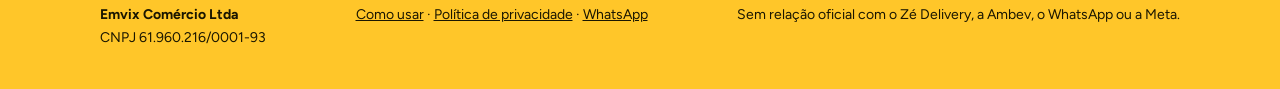
==== commit 90612277: "Atualiza o site" ====
--- a/index.html
+++ b/index.html
@@ -74,21 +74,23 @@
         <div class="card"><div class="ico"><svg viewBox="0 0 24 24" fill="none" stroke="currentColor" stroke-width="2" stroke-linecap="round" stroke-linejoin="round"><path d="M21 12a8 8 0 01-11.8 7L4 20l1.1-4.9A8 8 0 1121 12z"/></svg></div>
           <h3>Pedido no grupo, sozinho</h3><p>Quando o pedido ganha entregador, o grupo recebe número, nome, endereço, entregador e os horários limite para sair da loja e para entregar.</p></div>
         <div class="card"><div class="ico"><svg viewBox="0 0 24 24" fill="none" stroke="currentColor" stroke-width="2" stroke-linecap="round" stroke-linejoin="round"><path d="M22 16.9v3a2 2 0 01-2.2 2 19.8 19.8 0 01-8.6-3.1 19.5 19.5 0 01-6-6A19.8 19.8 0 012.1 4.2 2 2 0 014.1 2h3a2 2 0 012 1.7c.1.9.4 1.8.7 2.7a2 2 0 01-.5 2.1L8 9.8a16 16 0 006 6l1.3-1.3a2 2 0 012.1-.4c.9.3 1.8.6 2.7.7a2 2 0 011.7 2z"/></svg></div>
-          <h3>Telefone do cliente na hora</h3><p>O motoboy não achou o cliente? Ele escreve "suporte" e o número do pedido no grupo ou no WhatsApp da loja. A extensão busca o telefone no painel e responde em segundos, ali mesmo.</p></div>
+          <h3>Telefone do cliente na hora</h3><p>O motoboy não achou o cliente? Ele escreve "suporte" e o número do pedido (ou o nome do cliente) no grupo ou no WhatsApp da loja. A extensão busca o telefone no painel e responde em segundos, ali mesmo. Funciona até com alguém mexendo no estoque: ela vai sozinha até os pedidos pendentes e volta.</p></div>
         <div class="card"><div class="ico"><svg viewBox="0 0 24 24" fill="none" stroke="currentColor" stroke-width="2" stroke-linecap="round" stroke-linejoin="round"><circle cx="12" cy="12" r="9"/><path d="M12 7v5l3 2"/></svg></div>
           <h3>Aviso antes de atrasar</h3><p>Avisa o grupo quando o relógio fica vermelho e o motoboy ainda não saiu, quando o prazo de entrega está quase estourando, cobra o entregador pelo nome a cada 3 minutos quando o relógio fica vermelho e manda "ATRASO" quando passa, repetindo até o pedido ser entregue.</p></div>
+        <div class="card"><div class="ico"><svg viewBox="0 0 24 24" fill="none" stroke="currentColor" stroke-width="2" stroke-linecap="round" stroke-linejoin="round"><path d="M4 6h16"/><path d="M4 12h10"/><path d="M4 18h6"/><path d="M17 15l2 2 4-4"/></svg></div>
+          <h3>Você escolhe o que vai para o grupo</h3><p>Pedido novo, saída, rota, aviso de prazo, vermelho, URGENTE, ATRASO e o resumo do dia: cada um tem sua caixinha. Quer o grupo limpo? Um toque em "Só atrasos" e só vai o que estourou. A resposta do suporte sempre vai.</p></div>
         <div class="card"><div class="ico"><svg viewBox="0 0 24 24" fill="none" stroke="currentColor" stroke-width="2" stroke-linecap="round" stroke-linejoin="round"><path d="M13 2L3 14h9l-1 8 10-12h-9l1-8z"/></svg></div>
           <h3>Turbo com prazo próprio</h3><p>Pedidos Turbo têm prazos mais curtos (5 minutos para sair, 15 para entregar) e aparecem destacados no grupo.</p></div>
         <div class="card"><div class="ico"><svg viewBox="0 0 24 24" fill="none" stroke="currentColor" stroke-width="2" stroke-linecap="round" stroke-linejoin="round"><path d="M9 20l-5.4-2.7A1 1 0 013 16.4V4.6a1 1 0 011.4-.9L9 6m0 14l6-3m-6 3V6m6 11l4.6 2.3a1 1 0 001.4-.9V7.6a1 1 0 00-.6-.9L15 4m0 13V4m0 0L9 6"/></svg></div>
           <h3>Rota na hora certa</h3><p>Entrou um pedido perto de outro que ainda está em separação? A voz e o grupo avisam na hora para segurar o motoboy e sair com os dois juntos.</p></div>
         <div class="card"><div class="ico"><svg viewBox="0 0 24 24" fill="none" stroke="currentColor" stroke-width="2" stroke-linecap="round" stroke-linejoin="round"><path d="M11 5L6 9H3v6h3l5 4V5z"/><path d="M15.5 8.5a5 5 0 010 7"/><path d="M18.5 5.5a9 9 0 010 13"/></svg></div>
-          <h3>Aviso em voz alta</h3><p>Fala no computador da loja quando entra pedido, quando ele está para expirar e quando ainda não saiu no prazo. Ninguém precisa ficar olhando a tela.</p></div>
+          <h3>Aviso em voz alta</h3><p>Fala no computador da loja quando entra pedido, quando ele está para expirar e quando o relógio fica vermelho com o pedido ainda na loja, repetindo até ele sair. Chegaram vários juntos? Fala um por um. Ninguém precisa ficar olhando a tela.</p></div>
         <div class="card"><div class="ico"><svg viewBox="0 0 24 24" fill="none" stroke="currentColor" stroke-width="2" stroke-linecap="round" stroke-linejoin="round"><path d="M9 11l3 3L22 4"/><path d="M21 12v7a2 2 0 01-2 2H5a2 2 0 01-2-2V5a2 2 0 012-2h11"/></svg></div>
           <h3>Com grupo ou sem grupo</h3><p>Você escolhe no painel amarelo. Com grupo, tudo vai para o grupo dos motoboys. Sem grupo, a voz avisa a loja e cada motoboy pede o telefone do cliente no particular. Configura em 2 minutos, com botões.</p></div>
         <div class="card"><div class="ico"><svg viewBox="0 0 24 24" fill="none" stroke="currentColor" stroke-width="2" stroke-linecap="round" stroke-linejoin="round"><rect x="2" y="4" width="20" height="13" rx="2"/><path d="M8 21h8"/><path d="M12 17v4"/></svg></div>
-          <h3>Não precisa ficar no grupo</h3><p>Use o WhatsApp normalmente, até pelo aplicativo do computador. A extensão abre o grupo sozinha, envia e volta para a conversa em que você estava.</p></div>
+          <h3>Não precisa ficar no grupo</h3><p>Use o WhatsApp normalmente, até pelo aplicativo do computador. A extensão lê o grupo mesmo fechado, abre sozinha para enviar e volta para a conversa em que você estava. A aba do WhatsApp Web fica fixada, e o painel avisa se o Seu Zé e o WhatsApp estiverem abertos em Chromes diferentes.</p></div>
         <div class="card"><div class="ico"><svg viewBox="0 0 24 24" fill="none" stroke="currentColor" stroke-width="2" stroke-linecap="round" stroke-linejoin="round"><path d="M21 8l-9-5-9 5 9 5 9-5z"/><path d="M3 8v8l9 5 9-5V8"/><path d="M12 13v8"/></svg></div>
-          <h3>Estoque que se controla sozinho</h3><p>Conte os produtos pelo nome ou pela planilha. Cada pedido dá baixa sozinho e o cancelado devolve. Se quiser, o que zerar fica indisponível no Zé e volta quando chega mercadoria. Mostra também o seu Portfólio Ideal.</p></div>
+          <h3>Estoque que se controla sozinho</h3><p>O catálogo inteiro do Zé no painel, com busca que acha o produto mesmo escrito de outro jeito. Conte os produtos pelo nome ou pela planilha. Cada pedido dá baixa sozinho e o cancelado devolve. Se quiser, o que zerar fica indisponível no Zé e volta quando chega mercadoria. Mostra também o seu Portfólio Ideal.</p></div>
         <div class="card"><div class="ico"><svg viewBox="0 0 24 24" fill="none" stroke="currentColor" stroke-width="2" stroke-linecap="round" stroke-linejoin="round"><path d="M4 20V10"/><path d="M10 20V4"/><path d="M16 20v-7"/><path d="M22 20H2"/></svg></div>
           <h3>Mais vendidos da semana</h3><p>Os 30 produtos que mais saíram nos últimos 7 dias, com unidades e pedidos. Se um deles ficar indisponível no Zé, a voz avisa na hora.</p></div>
         <div class="card"><div class="ico"><svg viewBox="0 0 24 24" fill="none" stroke="currentColor" stroke-width="2" stroke-linecap="round" stroke-linejoin="round"><circle cx="12" cy="12" r="9"/><path d="M15 9.5c-.5-1-1.6-1.5-3-1.5-1.7 0-3 .9-3 2.2 0 3 6 1.6 6 4.6 0 1.3-1.3 2.2-3 2.2-1.4 0-2.6-.6-3-1.6"/><path d="M12 6v2m0 8v2"/></svg></div>
@@ -115,6 +117,65 @@
     </div>
   </section>
 
+  <section id="tudo">
+    <div class="wrap">
+      <h2>Tudo o que o Suporte Entrega faz</h2>
+      <p class="sub">A lista completa, para você saber exatamente o que leva.</p>
+      <div class="grid">
+        <div class="card"><h3>No grupo dos motoboys</h3><ul class="lista">
+          <li>Cada pedido novo, assim que chega</li>
+          <li>O pedido saindo, com o entregador e os horários limite para sair e para entregar</li>
+          <li>Aviso de rota: pedido novo perto de outro em separação, para sair juntos</li>
+          <li>Aviso antes de o prazo de entrega estourar</li>
+          <li>Relógio vermelho no Zé com o pedido ainda na loja</li>
+          <li>URGENTE, chamando o entregador pelo nome, e ATRASO repetido até entregar</li>
+          <li>Resumo do dia com a porcentagem de pedidos fora do prazo</li>
+          <li>Você escolhe o que vai, uma caixinha por mensagem, ou só os atrasos</li>
+        </ul></div>
+        <div class="card"><h3>Suporte ao motoboy</h3><ul class="lista">
+          <li>"suporte" e o número do pedido, ou o nome do cliente, e o telefone chega em segundos</li>
+          <li>Funciona com o grupo fechado e com o WhatsApp atrás de outra aba</li>
+          <li>Funciona com alguém em outra tela do Zé: vai até os pendentes e volta</li>
+          <li>Vários motoboys pedindo ao mesmo tempo são atendidos um por um</li>
+          <li>O dono também pode pedir pelo número da loja</li>
+          <li>Sem grupo? O motoboy pede no WhatsApp particular da loja</li>
+        </ul></div>
+        <div class="card"><h3>Voz no computador da loja</h3><ul class="lista">
+          <li>Pedido novo, com o nome e o bairro</li>
+          <li>Pedido para expirar sem ser aceito</li>
+          <li>Relógio vermelho com o pedido ainda na loja, repetindo até sair</li>
+          <li>Hora de decidir se espera rota ou manda sair</li>
+          <li>Mais vendido que ficou indisponível no Zé</li>
+          <li>Vários avisos juntos são falados um por um</li>
+        </ul></div>
+        <div class="card"><h3>Estoque</h3><ul class="lista">
+          <li>O catálogo inteiro do Zé no painel, com busca pelo nome</li>
+          <li>Contagem pelo nome, pelo código de barras ou pela planilha</li>
+          <li>Entrada de mercadoria</li>
+          <li>Baixa sozinha a cada pedido, inclusive retirada, e devolução no cancelado</li>
+          <li>Opcional: o que zerar fica indisponível no Zé e volta quando chega mercadoria</li>
+          <li>Portfólio Ideal da loja, com a porcentagem de ativos</li>
+          <li>Planilha para baixar e importar</li>
+        </ul></div>
+        <div class="card"><h3>Vendas e Turbo</h3><ul class="lista">
+          <li>Os 30 mais vendidos dos últimos 7 dias, com unidades e pedidos</li>
+          <li>Se estão disponíveis ou indisponíveis no Zé</li>
+          <li>Adicional Turbo: quem saiu em 5 e entregou em 15 minutos, por motoboy</li>
+          <li>Valor por entrega que você define, com botão de pago e períodos de hoje a 15 dias</li>
+        </ul></div>
+        <div class="card"><h3>Painel e segurança</h3><ul class="lista">
+          <li>Abas de Pedidos, Mensagens, Estoque, Mais vendidos e Turbo</li>
+          <li>Minimizado, mostra entregas, separação e atrasados</li>
+          <li>Tamanho do painel ajustável em cada computador</li>
+          <li>Aba do WhatsApp fixada e aviso se o Zé e o WhatsApp estiverem em Chromes diferentes</li>
+          <li>Atualiza sozinha e volta a funcionar sem precisar apertar F5</li>
+          <li>Retirada no balcão fica de fora dos avisos</li>
+          <li>Os dados dos pedidos ficam só no seu computador</li>
+        </ul></div>
+      </div>
+    </div>
+  </section>
+
   <section>
     <div class="wrap">
       <h2>Começa em 5 minutos</h2>
@@ -139,6 +200,7 @@
         <div class="valor" data-preco>R$ 49,90 <small>por mês</small></div>
         <ul class="lista">
           <li>Pedidos, atrasos e aviso de rota no grupo do WhatsApp</li>
+          <li>Você escolhe o que vai para o grupo, mensagem por mensagem</li>
           <li>Modo individual para loja sem grupo de motoboys</li>
           <li>Telefone do cliente quando o motoboy pede suporte</li>
           <li>Avisos em voz alta no computador da loja</li>
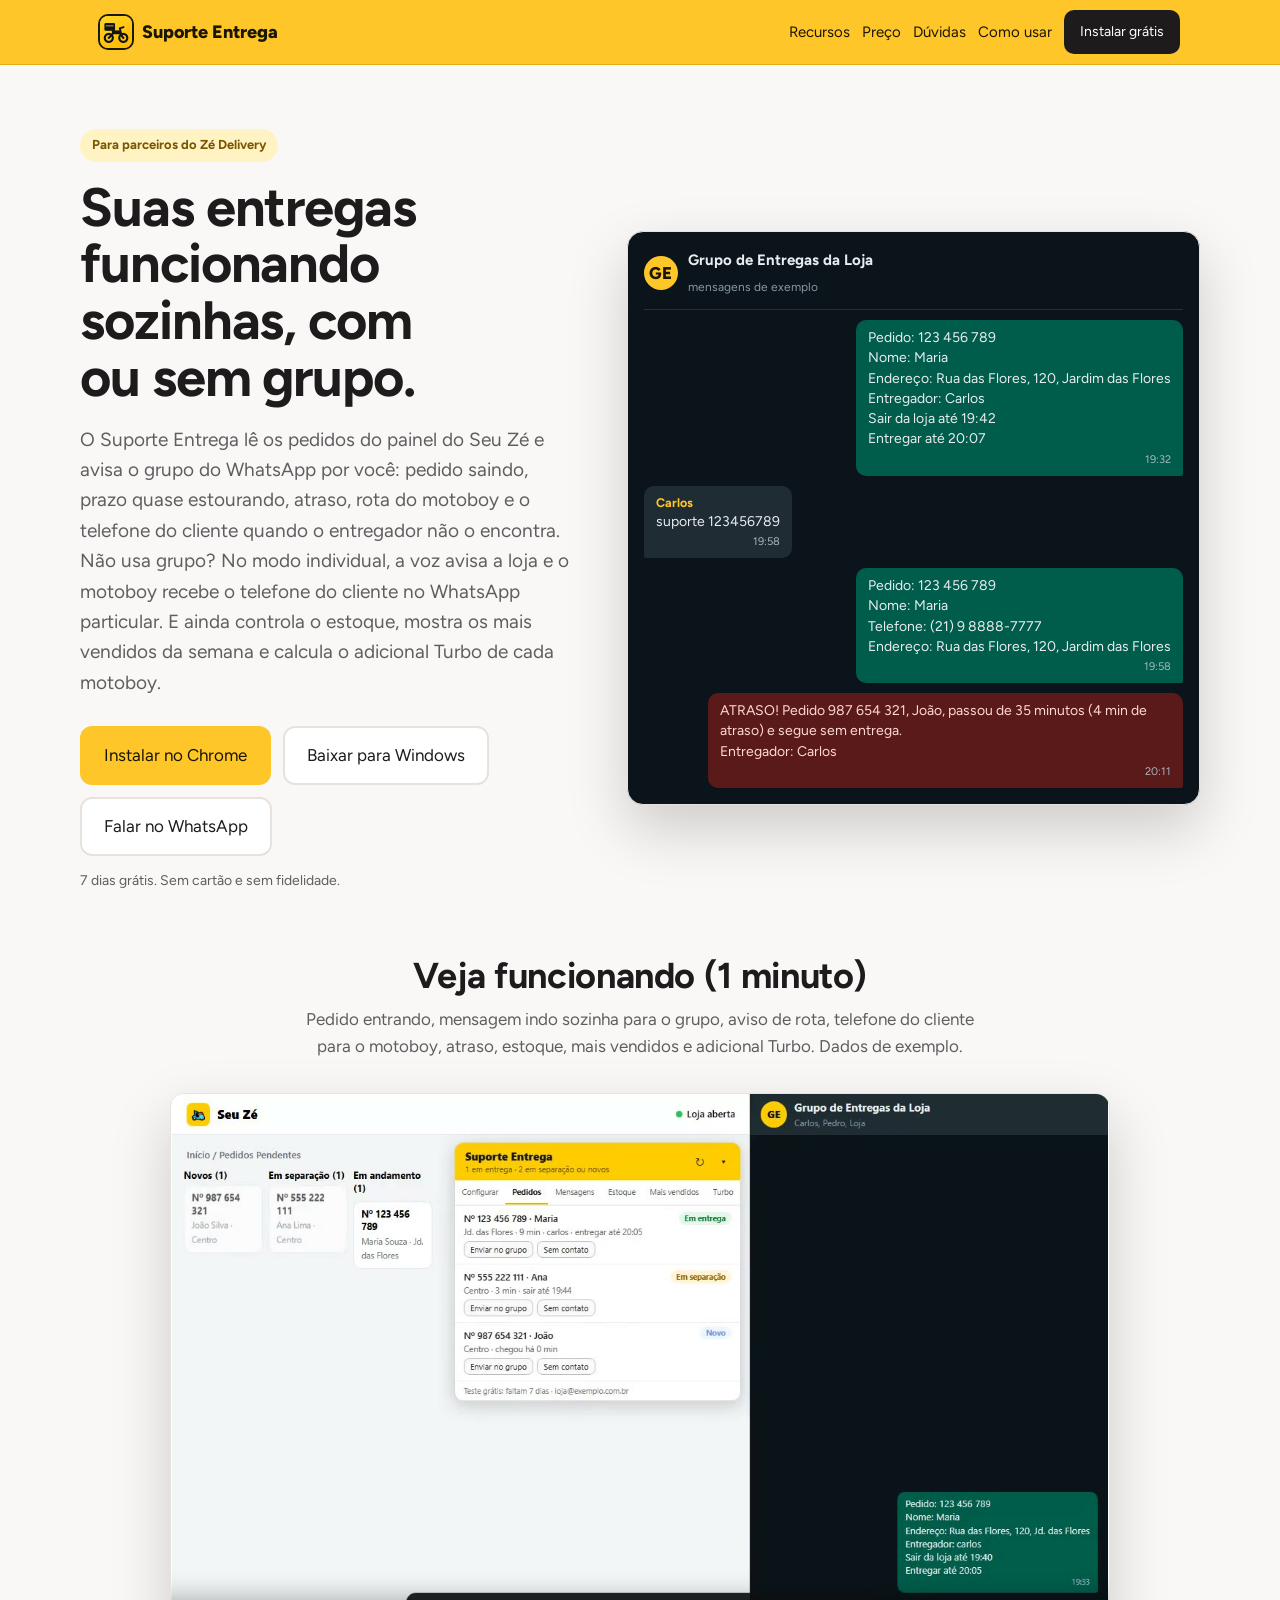
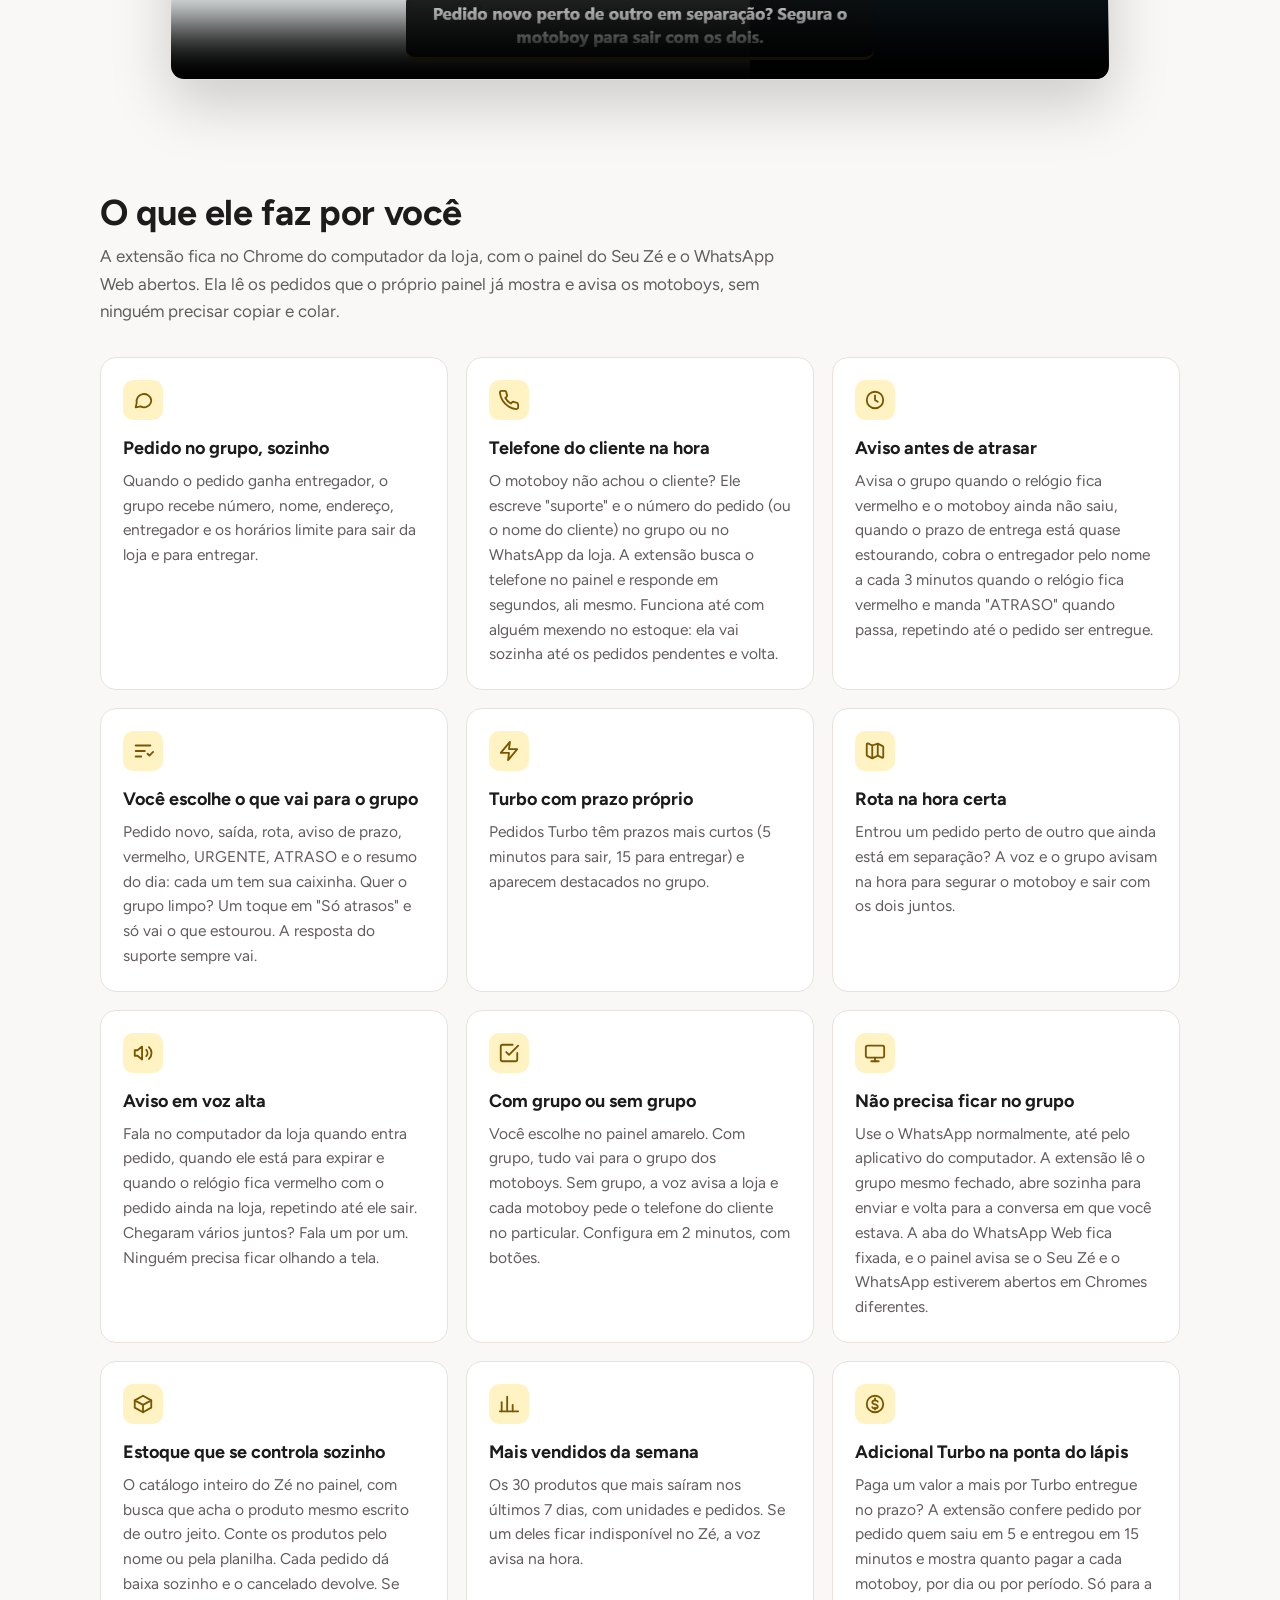
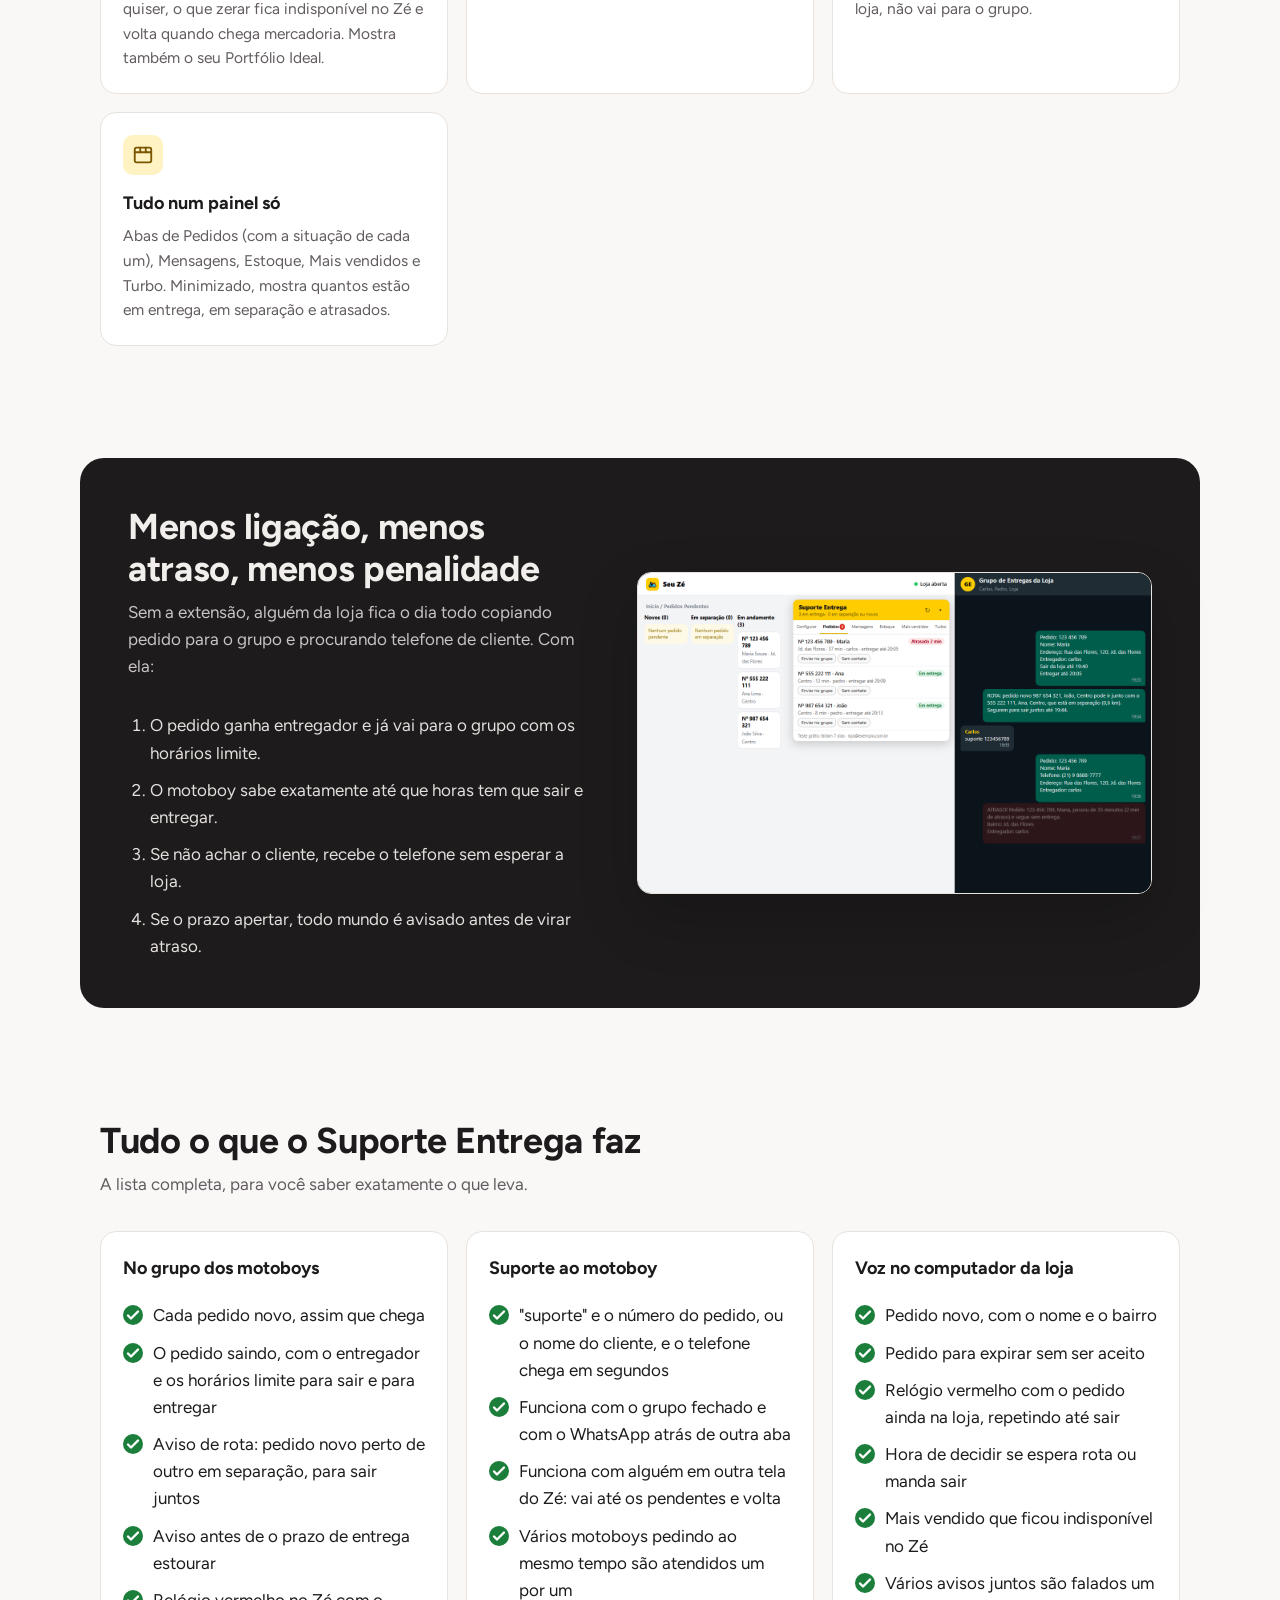
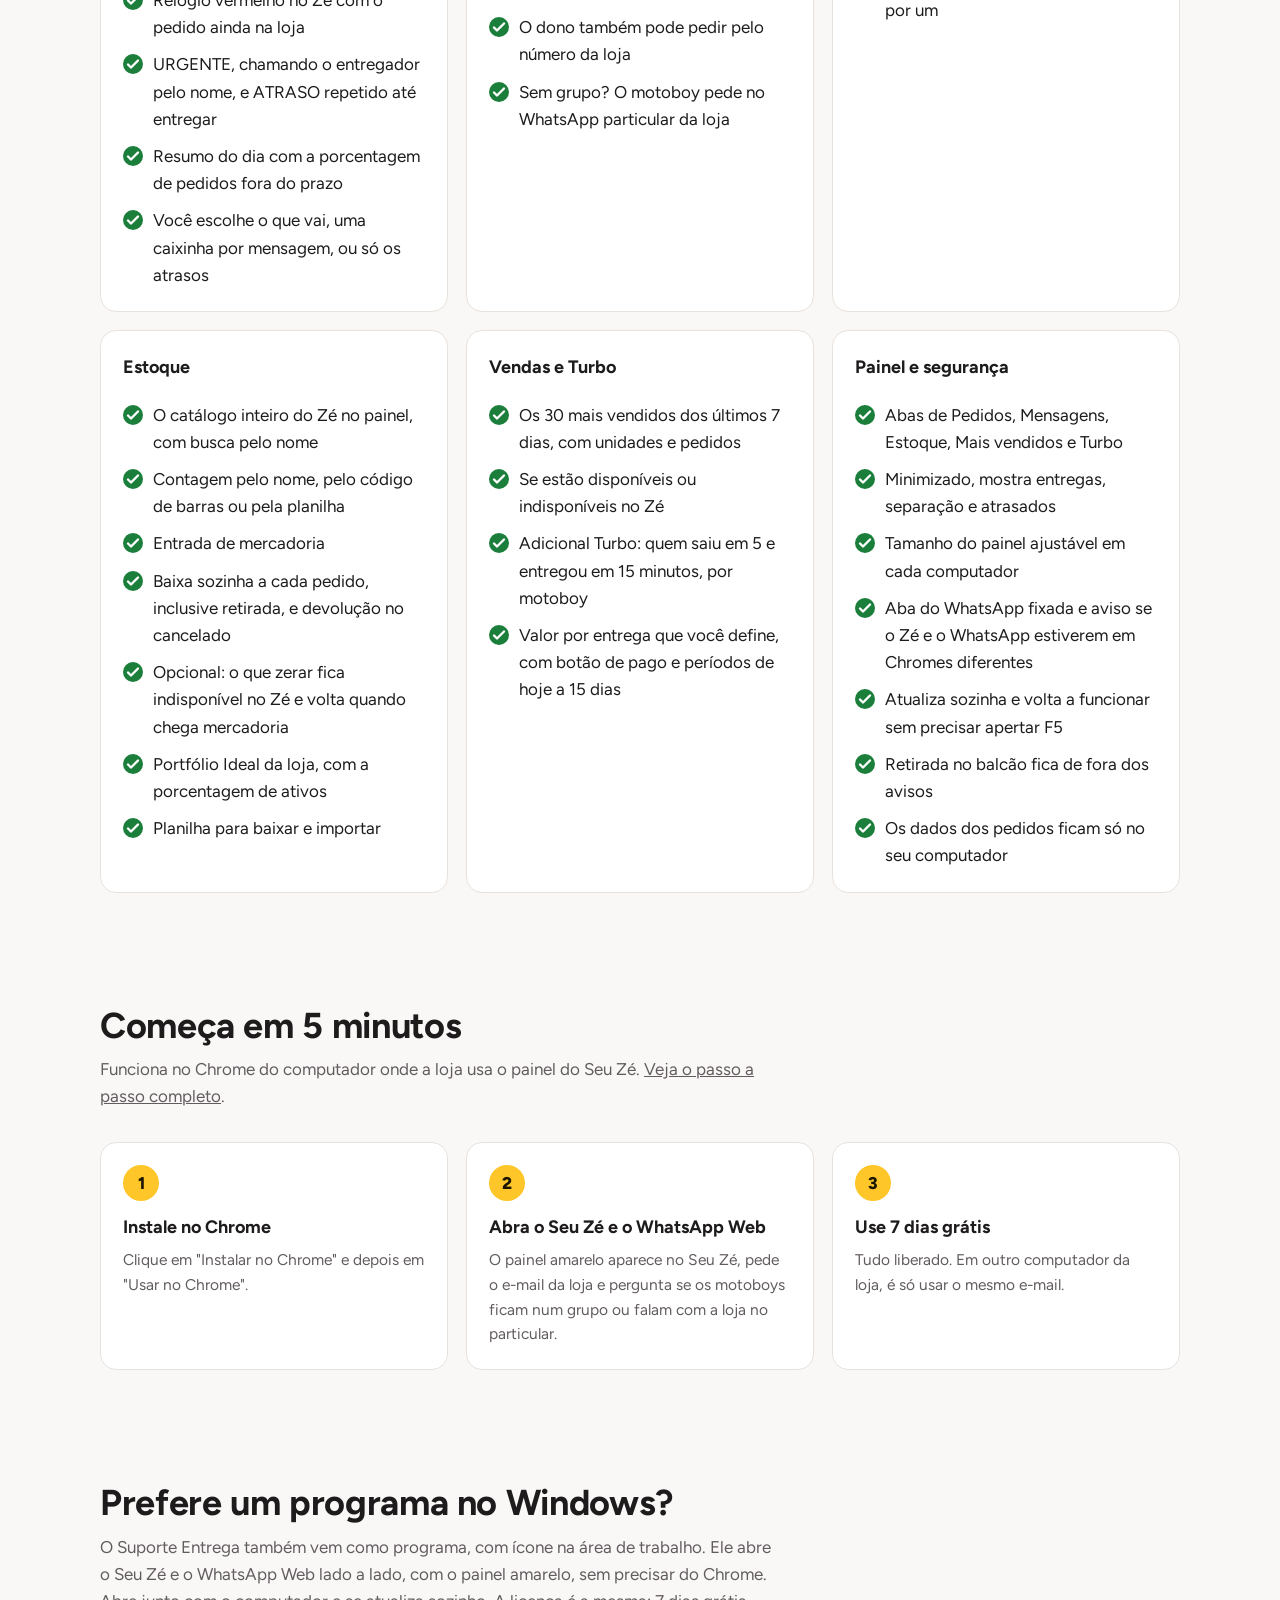
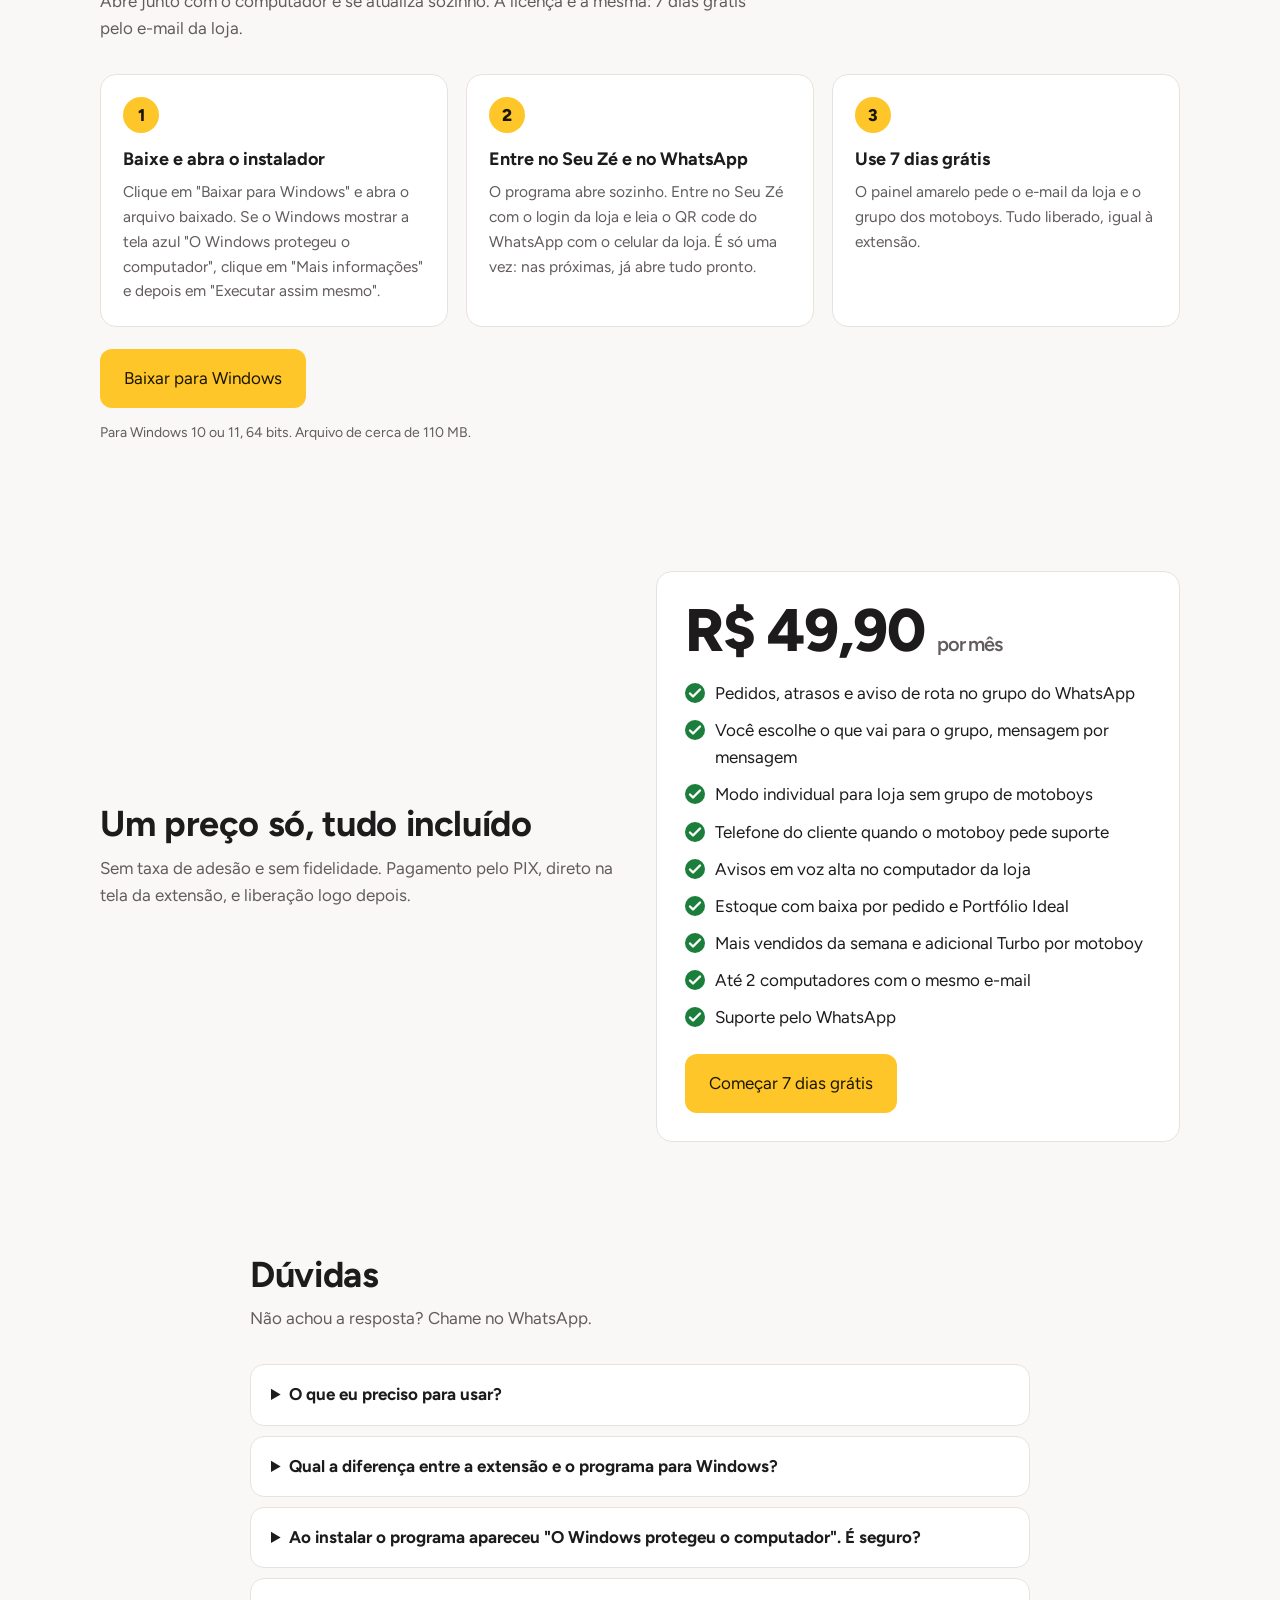
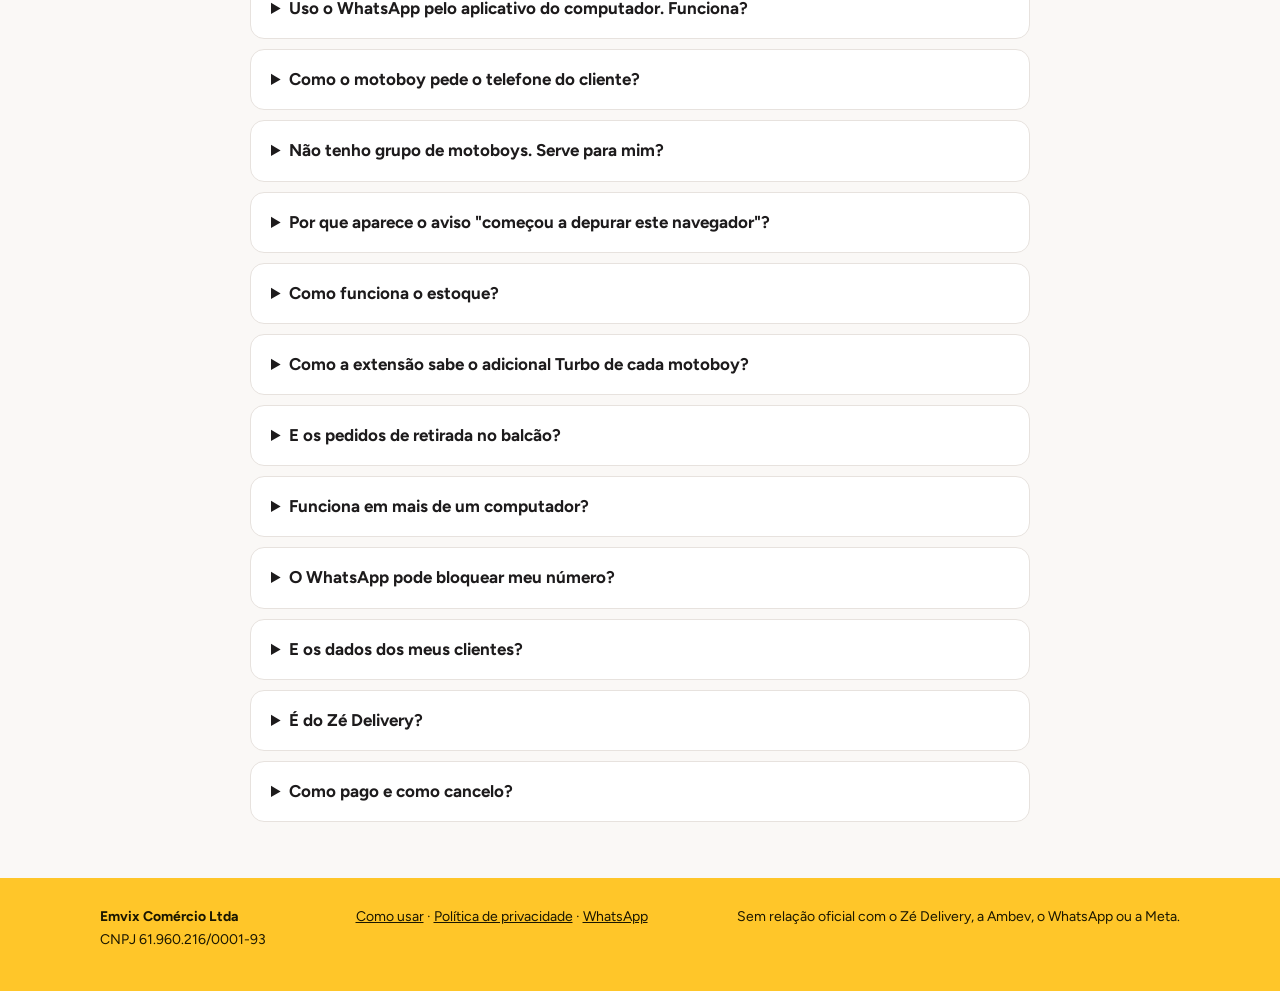
==== commit f3b4b777: "Atualiza o site" ====
--- a/index.html
+++ b/index.html
@@ -34,6 +34,7 @@
       <p class="lead">O Suporte Entrega lê os pedidos do painel do Seu Zé e avisa o grupo do WhatsApp por você: pedido saindo, prazo quase estourando, atraso, rota do motoboy e o telefone do cliente quando o entregador não o encontra. Não usa grupo? No modo individual, a voz avisa a loja e o motoboy recebe o telefone do cliente no WhatsApp particular. E ainda controla o estoque, mostra os mais vendidos da semana e calcula o adicional Turbo de cada motoboy.</p>
       <div class="acoes">
         <a class="btn pri" href="#" data-instalar>Instalar no Chrome</a>
+        <a class="btn sec" href="#windows">Baixar para Windows</a>
         <a class="btn sec" href="#" data-zap>Falar no WhatsApp</a>
       </div>
       <p class="nota">7 dias grátis. Sem cartão e sem fidelidade.</p>
@@ -188,6 +189,20 @@
     </div>
   </section>
 
+  <section id="windows">
+    <div class="wrap">
+      <h2>Prefere um programa no Windows?</h2>
+      <p class="sub">O Suporte Entrega também vem como programa, com ícone na área de trabalho. Ele abre o Seu Zé e o WhatsApp Web lado a lado, com o painel amarelo, sem precisar do Chrome. Abre junto com o computador e se atualiza sozinho. A licença é a mesma: 7 dias grátis pelo e-mail da loja.</p>
+      <div class="passos">
+        <div class="card passo"><h3>Baixe e abra o instalador</h3><p>Clique em "Baixar para Windows" e abra o arquivo baixado. Se o Windows mostrar a tela azul "O Windows protegeu o computador", clique em "Mais informações" e depois em "Executar assim mesmo".</p></div>
+        <div class="card passo"><h3>Entre no Seu Zé e no WhatsApp</h3><p>O programa abre sozinho. Entre no Seu Zé com o login da loja e leia o QR code do WhatsApp com o celular da loja. É só uma vez: nas próximas, já abre tudo pronto.</p></div>
+        <div class="card passo"><h3>Use 7 dias grátis</h3><p>O painel amarelo pede o e-mail da loja e o grupo dos motoboys. Tudo liberado, igual à extensão.</p></div>
+      </div>
+      <div class="acoes" style="margin-top:22px"><a class="btn pri" href="#" data-windows>Baixar para Windows</a></div>
+      <p class="nota">Para Windows 10 ou 11, 64 bits. Arquivo de cerca de 110 MB.</p>
+    </div>
+  </section>
+
   <section id="preco">
     <div class="wrap preco">
       <div>
@@ -218,7 +233,9 @@
     <div class="wrap" style="max-width:820px">
       <h2>Dúvidas</h2>
       <p class="sub">Não achou a resposta? Chame no WhatsApp.</p>
-      <details><summary>O que eu preciso para usar?</summary><p>Um computador com o Google Chrome, o painel do Seu Zé aberto e o WhatsApp Web da loja aberto no mesmo Chrome. Serve com ou sem grupo de motoboys. Não precisa de celular extra nem de outro sistema.</p></details>
+      <details><summary>O que eu preciso para usar?</summary><p>Um computador com o Google Chrome, o painel do Seu Zé aberto e o WhatsApp Web da loja aberto no mesmo Chrome. Serve com ou sem grupo de motoboys. Não precisa de celular extra nem de outro sistema. Se preferir, use o <a href="#windows">programa para Windows</a>, que já abre o Seu Zé e o WhatsApp juntos.</p></details>
+      <details><summary>Qual a diferença entre a extensão e o programa para Windows?</summary><p>Fazem a mesma coisa, com o mesmo painel amarelo e a mesma licença. A extensão fica dentro do seu Chrome. O programa é uma janela própria, com o Seu Zé e o WhatsApp Web lado a lado, que abre junto com o computador e se atualiza sozinho. Use um ou outro no mesmo computador, não os dois ao mesmo tempo, para as mensagens não irem em dobro para o grupo.</p></details>
+      <details><summary>Ao instalar o programa apareceu "O Windows protegeu o computador". É seguro?</summary><p>É. O Windows mostra esse aviso para programas novos que ele ainda não conhece. Clique em "Mais informações" e depois em "Executar assim mesmo". O instalador é da Emvix Comércio Ltda e é baixado direto da nossa página no GitHub.</p></details>
       <details><summary>Uso o WhatsApp pelo aplicativo do computador. Funciona?</summary><p>Sim. O aplicativo continua funcionando normalmente. A extensão usa o WhatsApp Web no Chrome, que fica conectado ao mesmo tempo que o aplicativo (é só ler o QR code uma vez no celular, em Aparelhos conectados). Se a aba do WhatsApp Web não estiver aberta, a extensão abre sozinha, fixada no canto da barra de abas.</p></details>
       <details><summary>Como o motoboy pede o telefone do cliente?</summary><p>Com grupo: ele escreve no grupo a palavra "suporte" e o número do pedido (ou o primeiro nome do cliente). Sem grupo: ele manda no WhatsApp da loja a palavra "suporte" e o número completo do pedido. A extensão reconhece, busca o telefone no painel do Seu Zé e responde na mesma conversa.</p></details>
       <details><summary>Não tenho grupo de motoboys. Serve para mim?</summary><p>Serve. No painel amarelo, escolha o modo <b>Individual</b>. Nada é mandado em grupo: a voz avisa a loja quando entra pedido, quando ele está para expirar e quando ainda não saiu no prazo, e o motoboy pede o telefone do cliente no WhatsApp particular da loja. Por segurança, só vale o número completo de um pedido que está em entrega.</p></details>
@@ -247,6 +264,9 @@
   // Link da Chrome Web Store fixo.
   const LOJA = 'https://chromewebstore.google.com/detail/phmobmdboihddlohabgilhokfeafllnl';
   document.querySelectorAll('[data-instalar]').forEach((a) => { a.href = LOJA; a.target = '_blank'; a.rel = 'noopener'; });
+  // Programa para Windows: sempre a versão mais nova publicada no GitHub (nome fixo em todas as versões).
+  const WINDOWS = 'https://github.com/emvixcomercio-creator/suporte-entrega-versoes/releases/latest/download/SuporteEntrega-Instalar.exe';
+  document.querySelectorAll('[data-windows]').forEach((a) => { a.href = WINDOWS; });
   // No GitHub Pages o site é estático: preço e contato vêm do servidor da Render (que pode estar acordando).
   // Por isso mostra na hora os valores padrão e só depois atualiza com o que o dono salvou no /admin.
   const API = location.hostname.endsWith('onrender.com') || location.hostname === '127.0.0.1' ? '' : 'https://suporte-entrega.onrender.com';
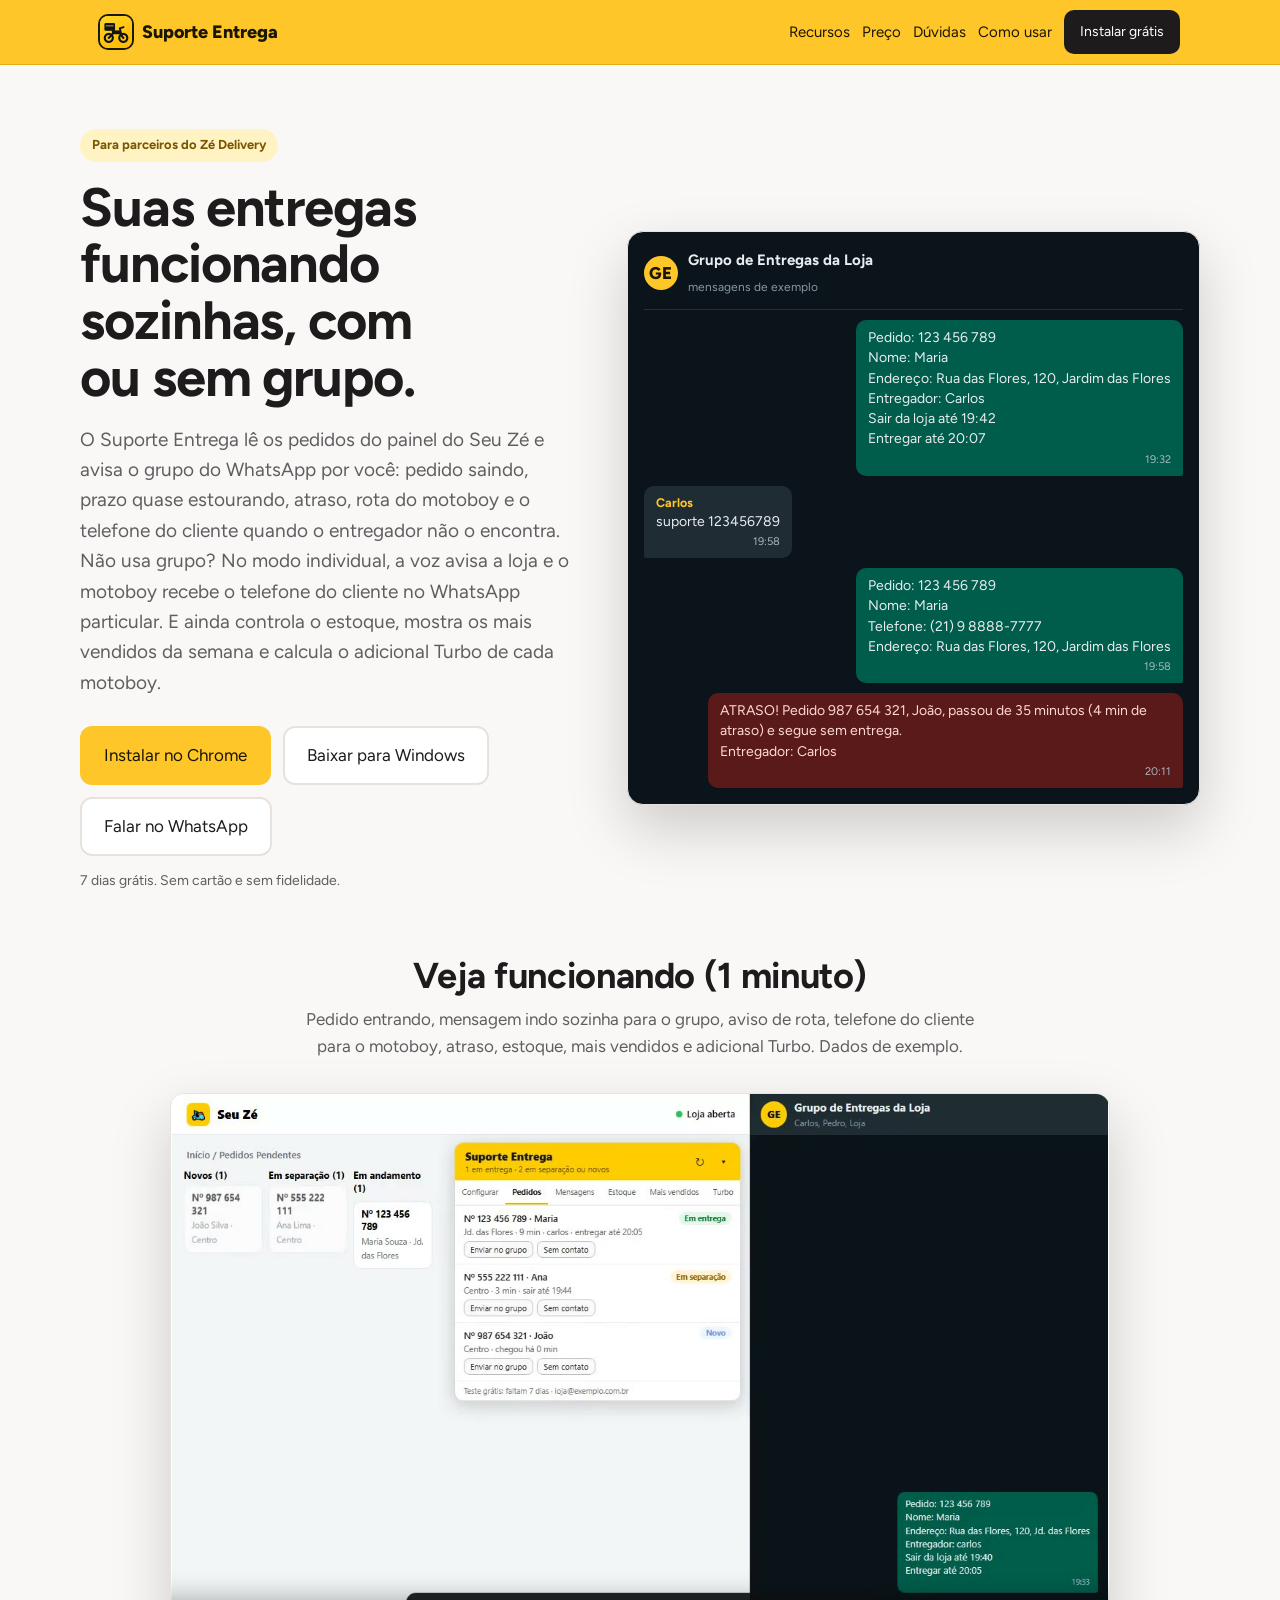
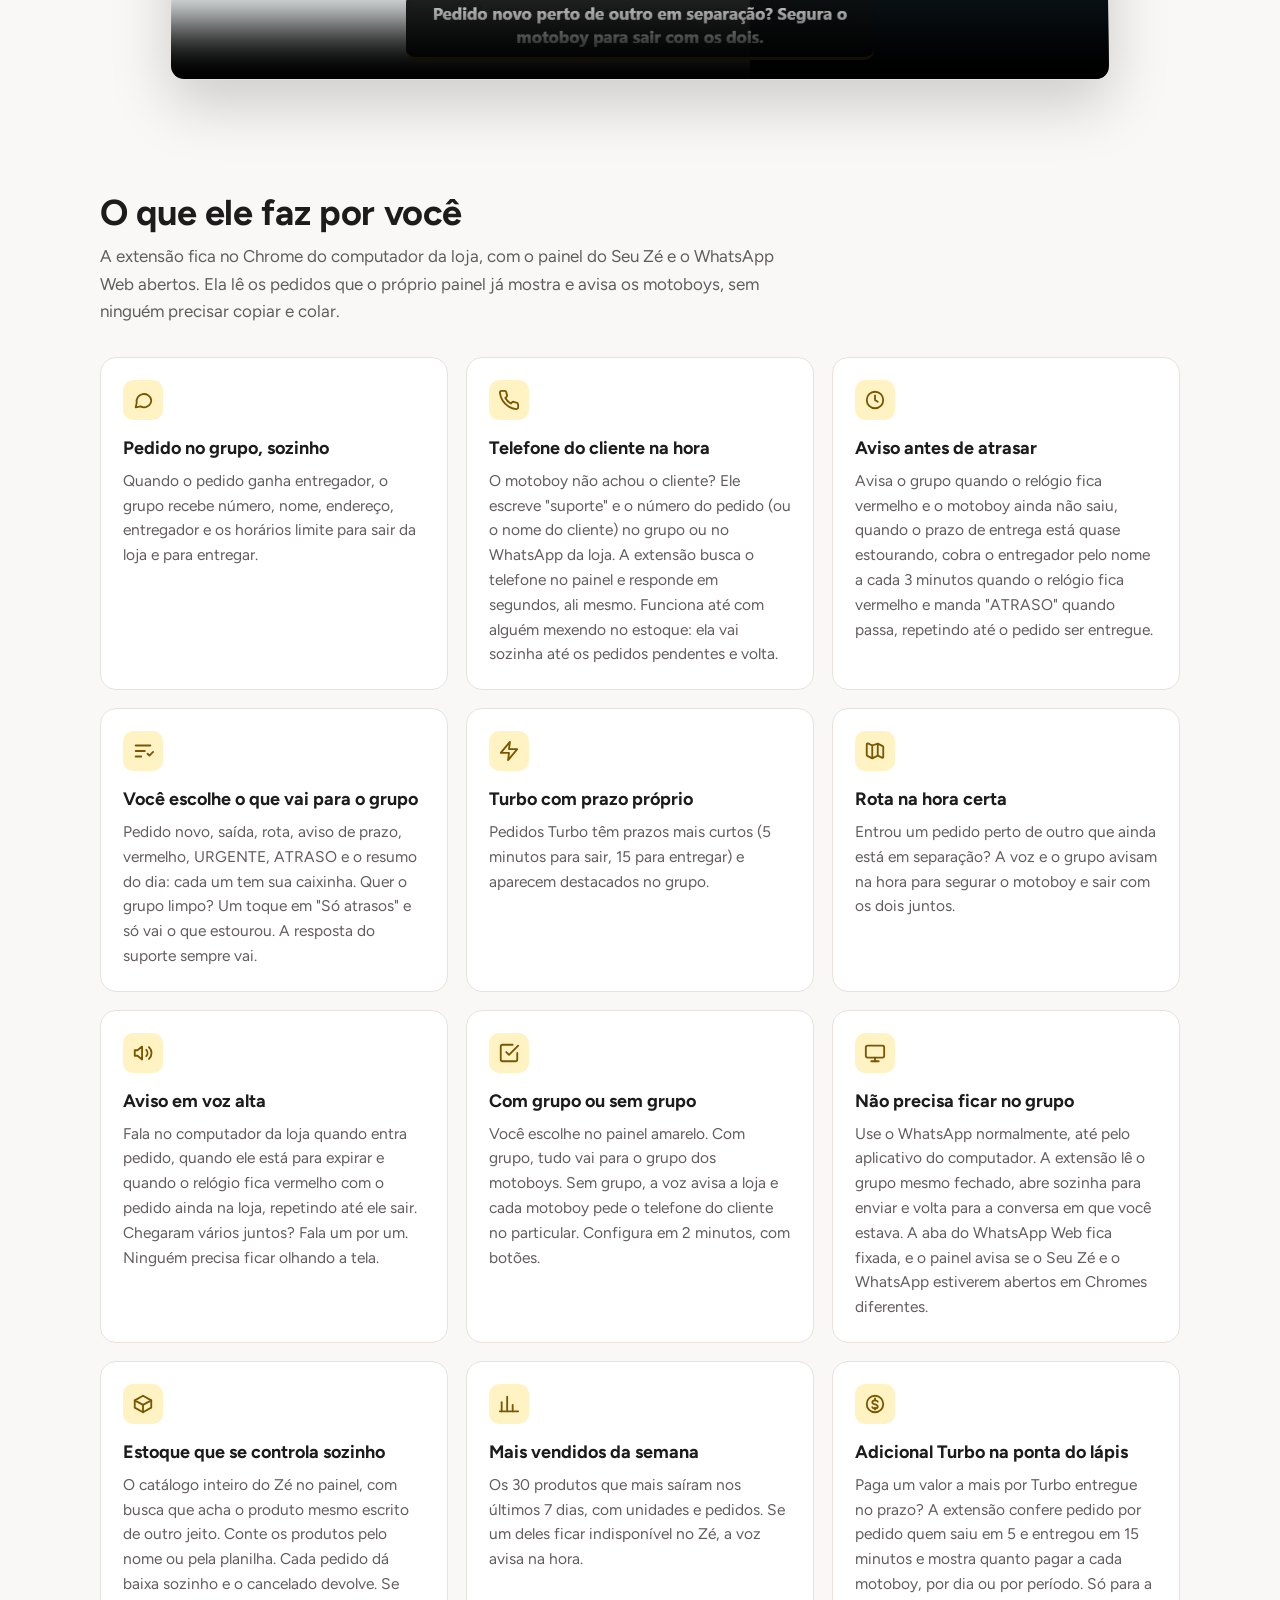
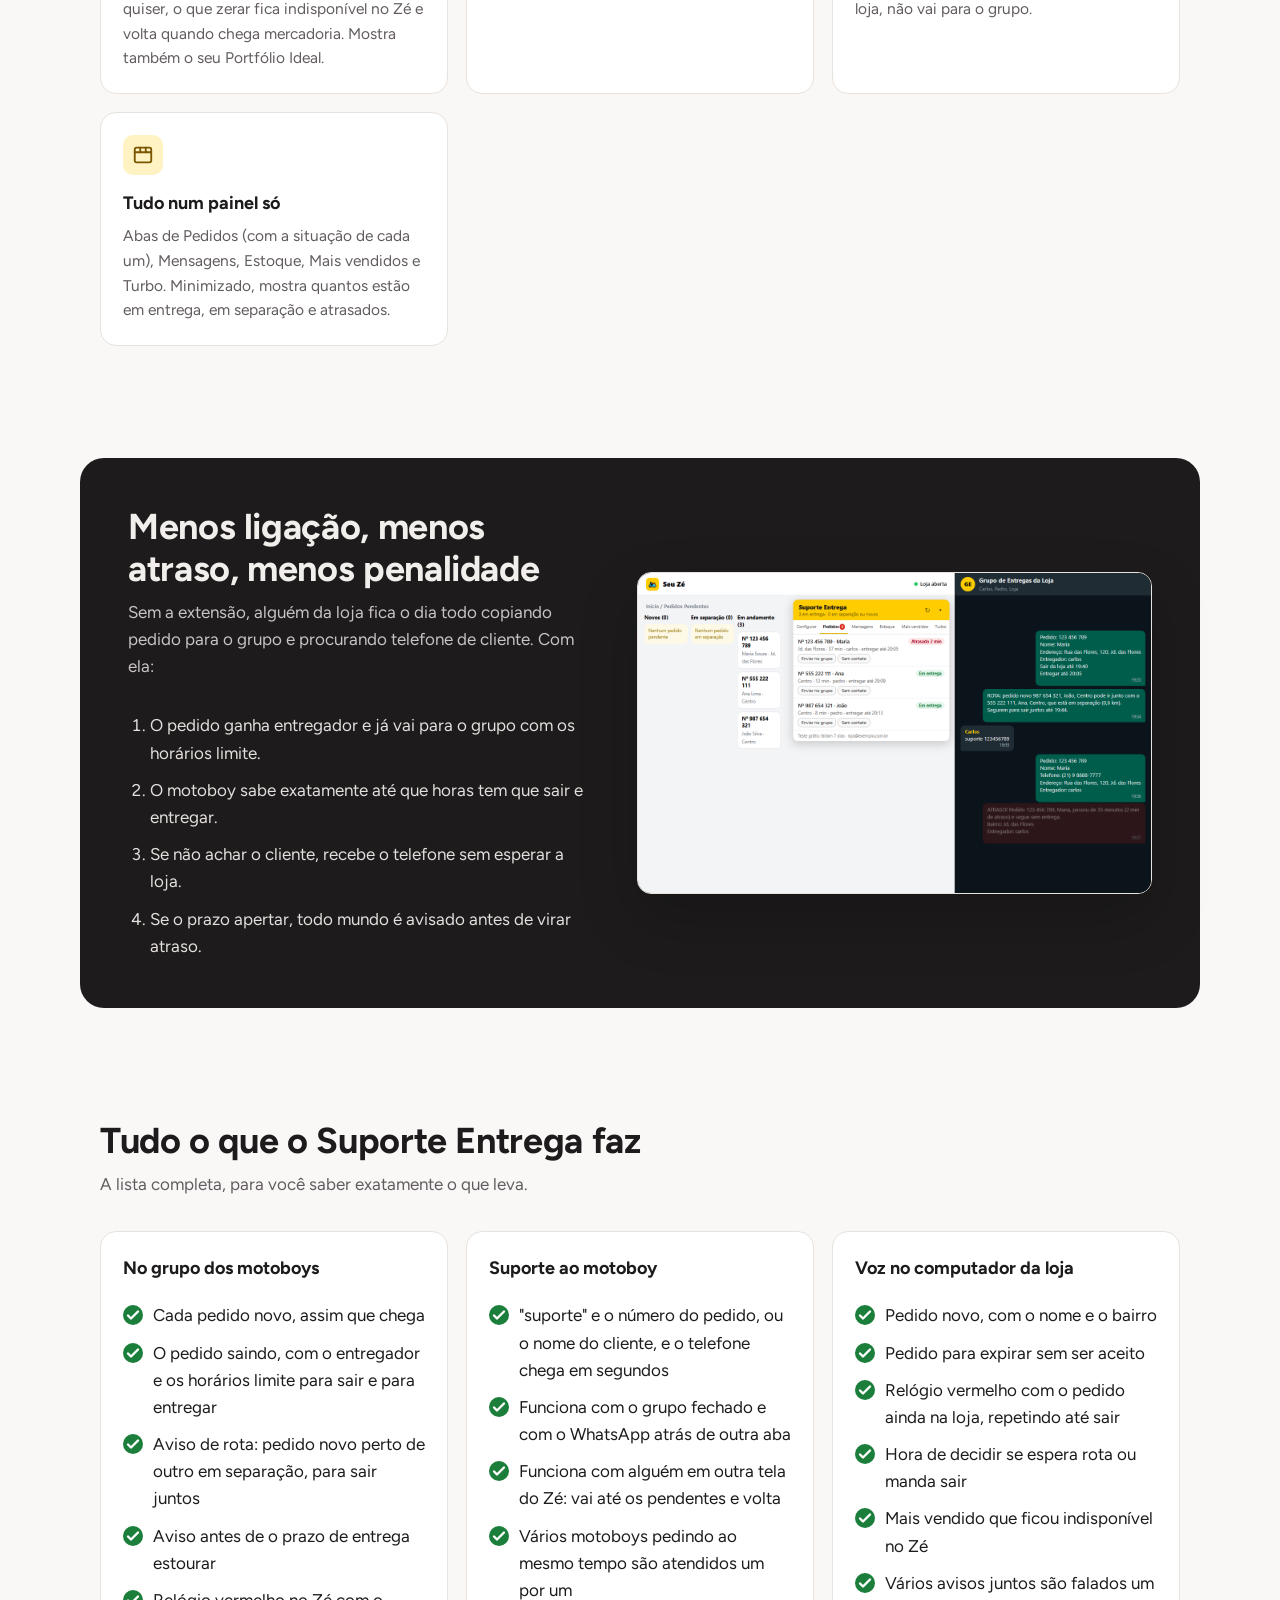
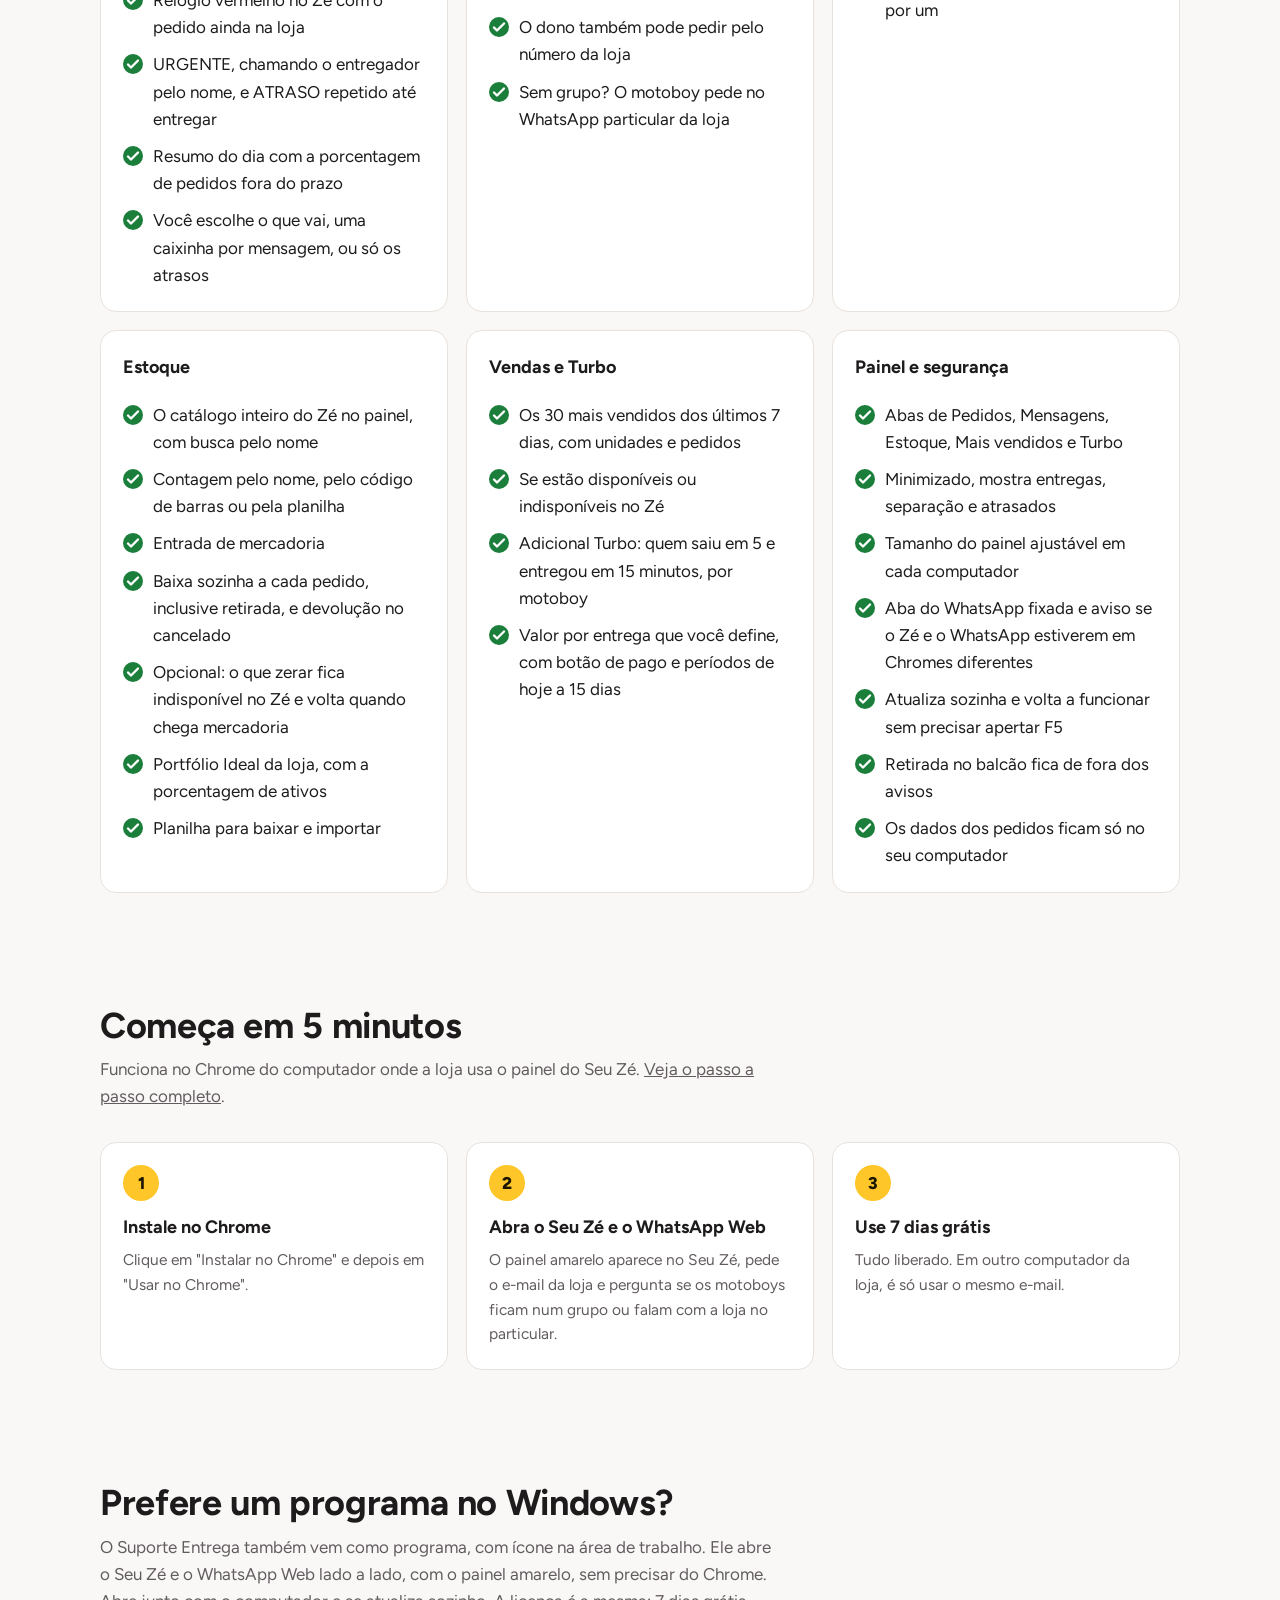
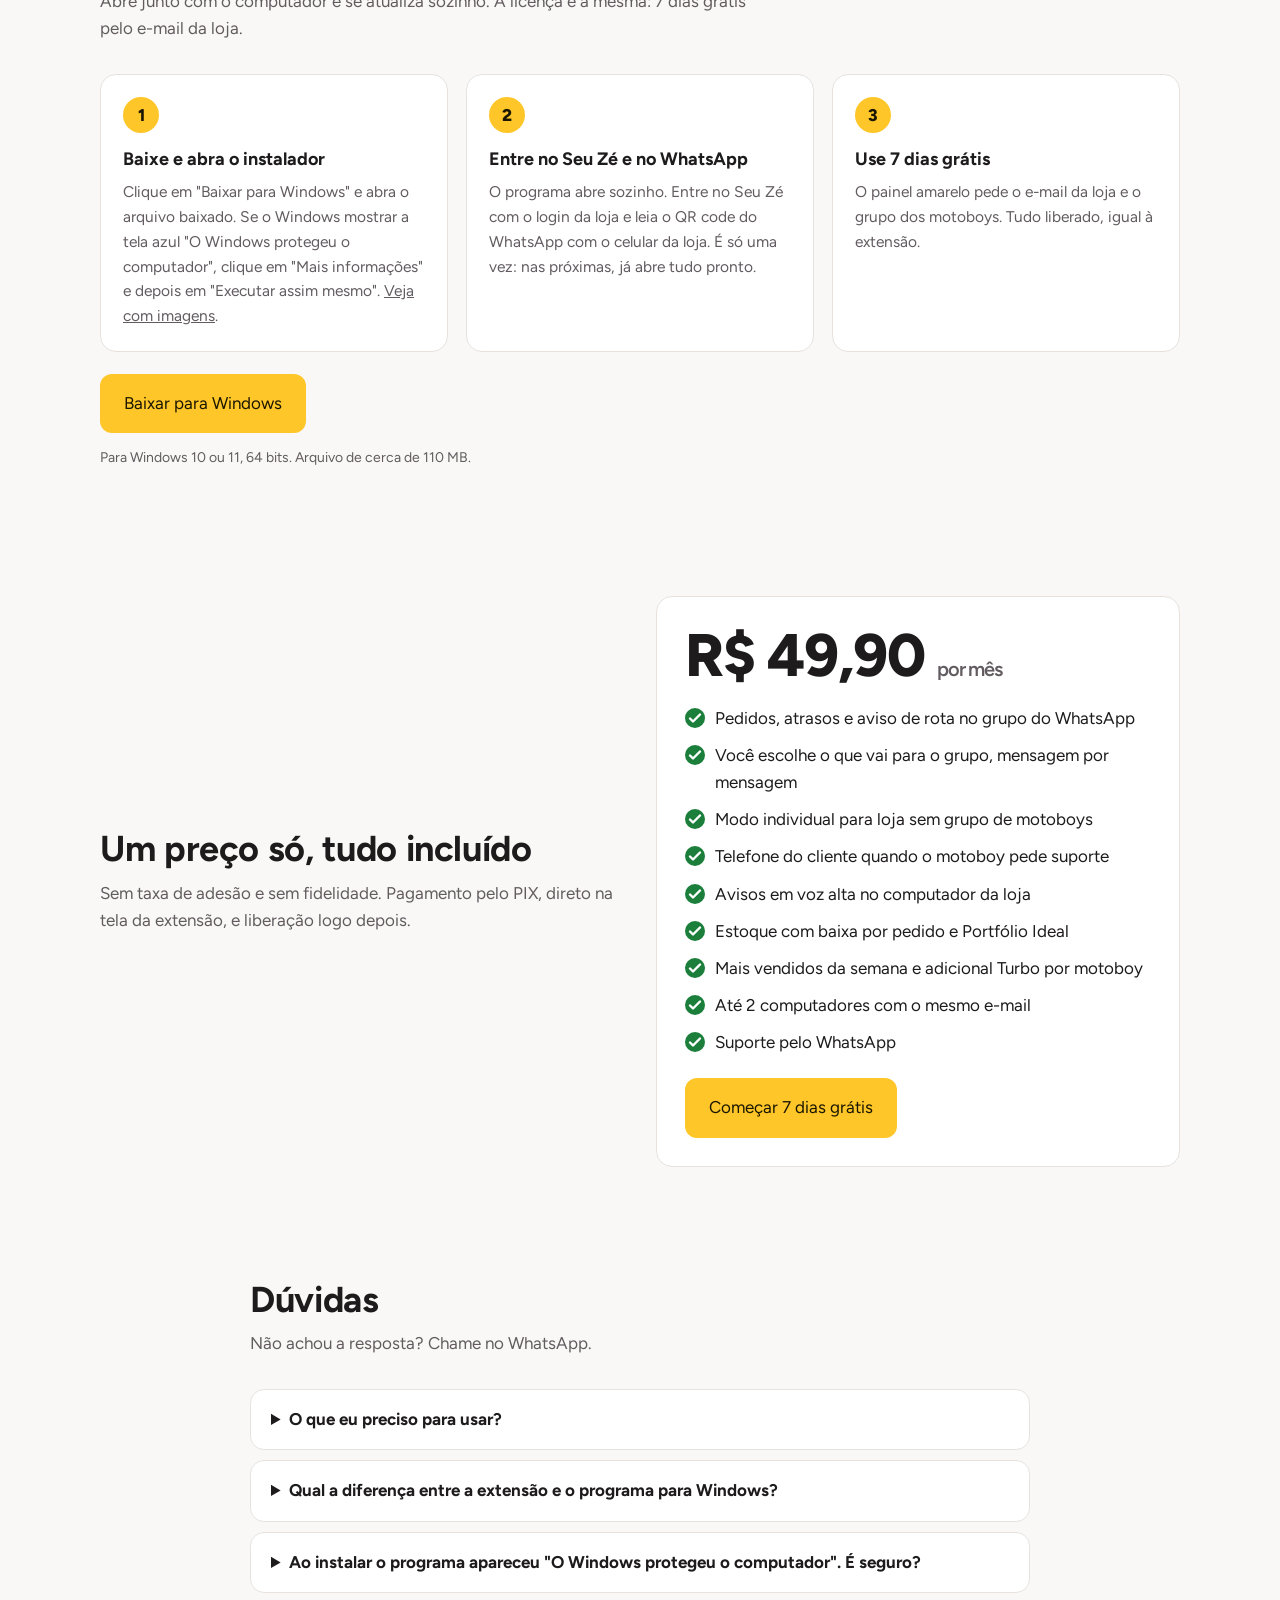
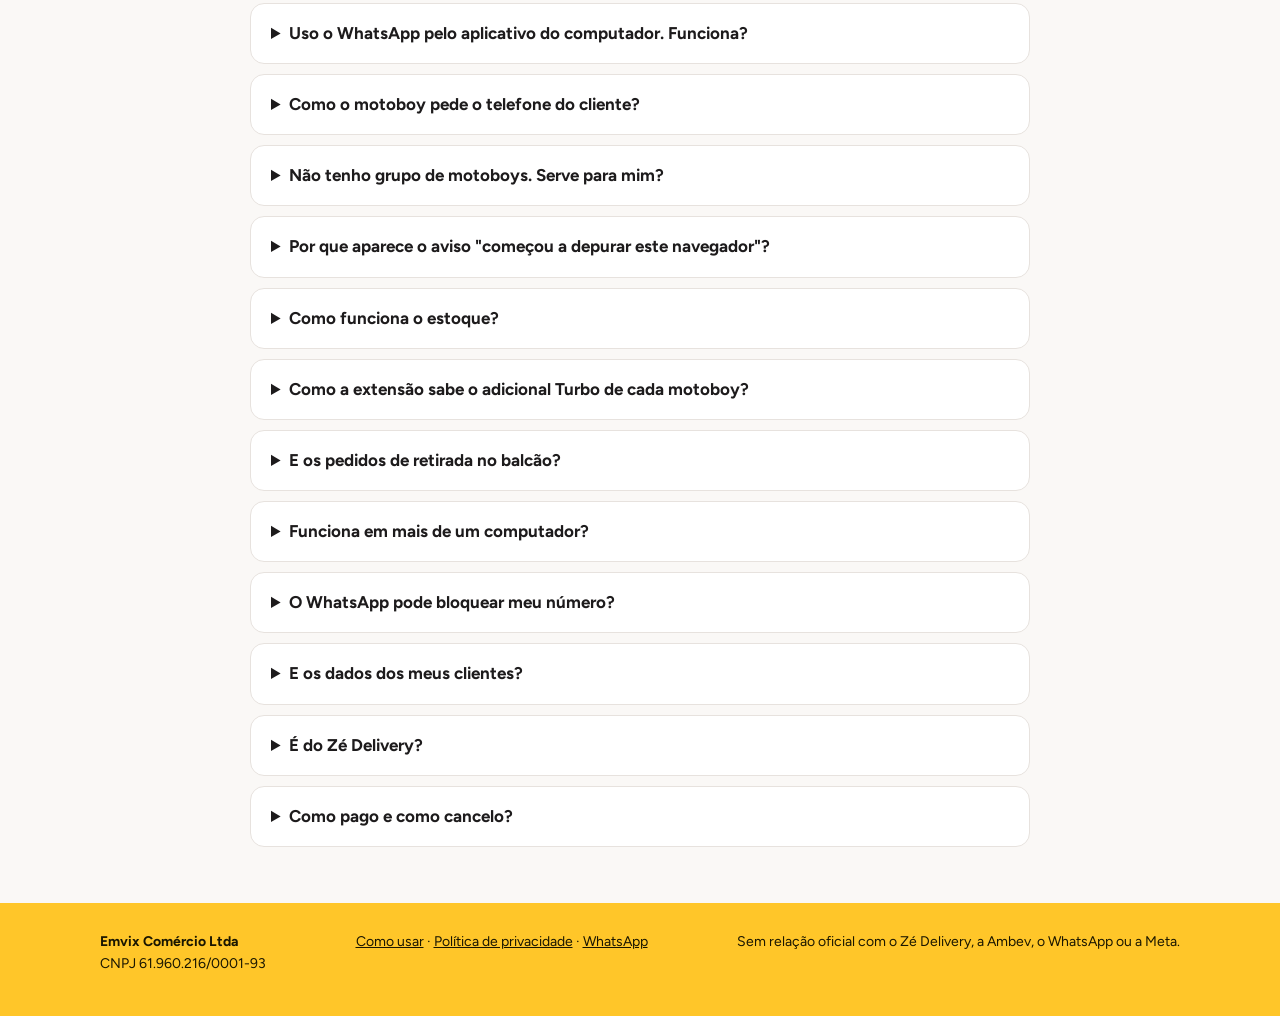
==== commit 674bd6a7: "Atualiza o site" ====
--- a/index.html
+++ b/index.html
@@ -194,7 +194,7 @@
       <h2>Prefere um programa no Windows?</h2>
       <p class="sub">O Suporte Entrega também vem como programa, com ícone na área de trabalho. Ele abre o Seu Zé e o WhatsApp Web lado a lado, com o painel amarelo, sem precisar do Chrome. Abre junto com o computador e se atualiza sozinho. A licença é a mesma: 7 dias grátis pelo e-mail da loja.</p>
       <div class="passos">
-        <div class="card passo"><h3>Baixe e abra o instalador</h3><p>Clique em "Baixar para Windows" e abra o arquivo baixado. Se o Windows mostrar a tela azul "O Windows protegeu o computador", clique em "Mais informações" e depois em "Executar assim mesmo".</p></div>
+        <div class="card passo"><h3>Baixe e abra o instalador</h3><p>Clique em "Baixar para Windows" e abra o arquivo baixado. Se o Windows mostrar a tela azul "O Windows protegeu o computador", clique em "Mais informações" e depois em "Executar assim mesmo". <a href="como-usar.html#windows">Veja com imagens</a>.</p></div>
         <div class="card passo"><h3>Entre no Seu Zé e no WhatsApp</h3><p>O programa abre sozinho. Entre no Seu Zé com o login da loja e leia o QR code do WhatsApp com o celular da loja. É só uma vez: nas próximas, já abre tudo pronto.</p></div>
         <div class="card passo"><h3>Use 7 dias grátis</h3><p>O painel amarelo pede o e-mail da loja e o grupo dos motoboys. Tudo liberado, igual à extensão.</p></div>
       </div>
